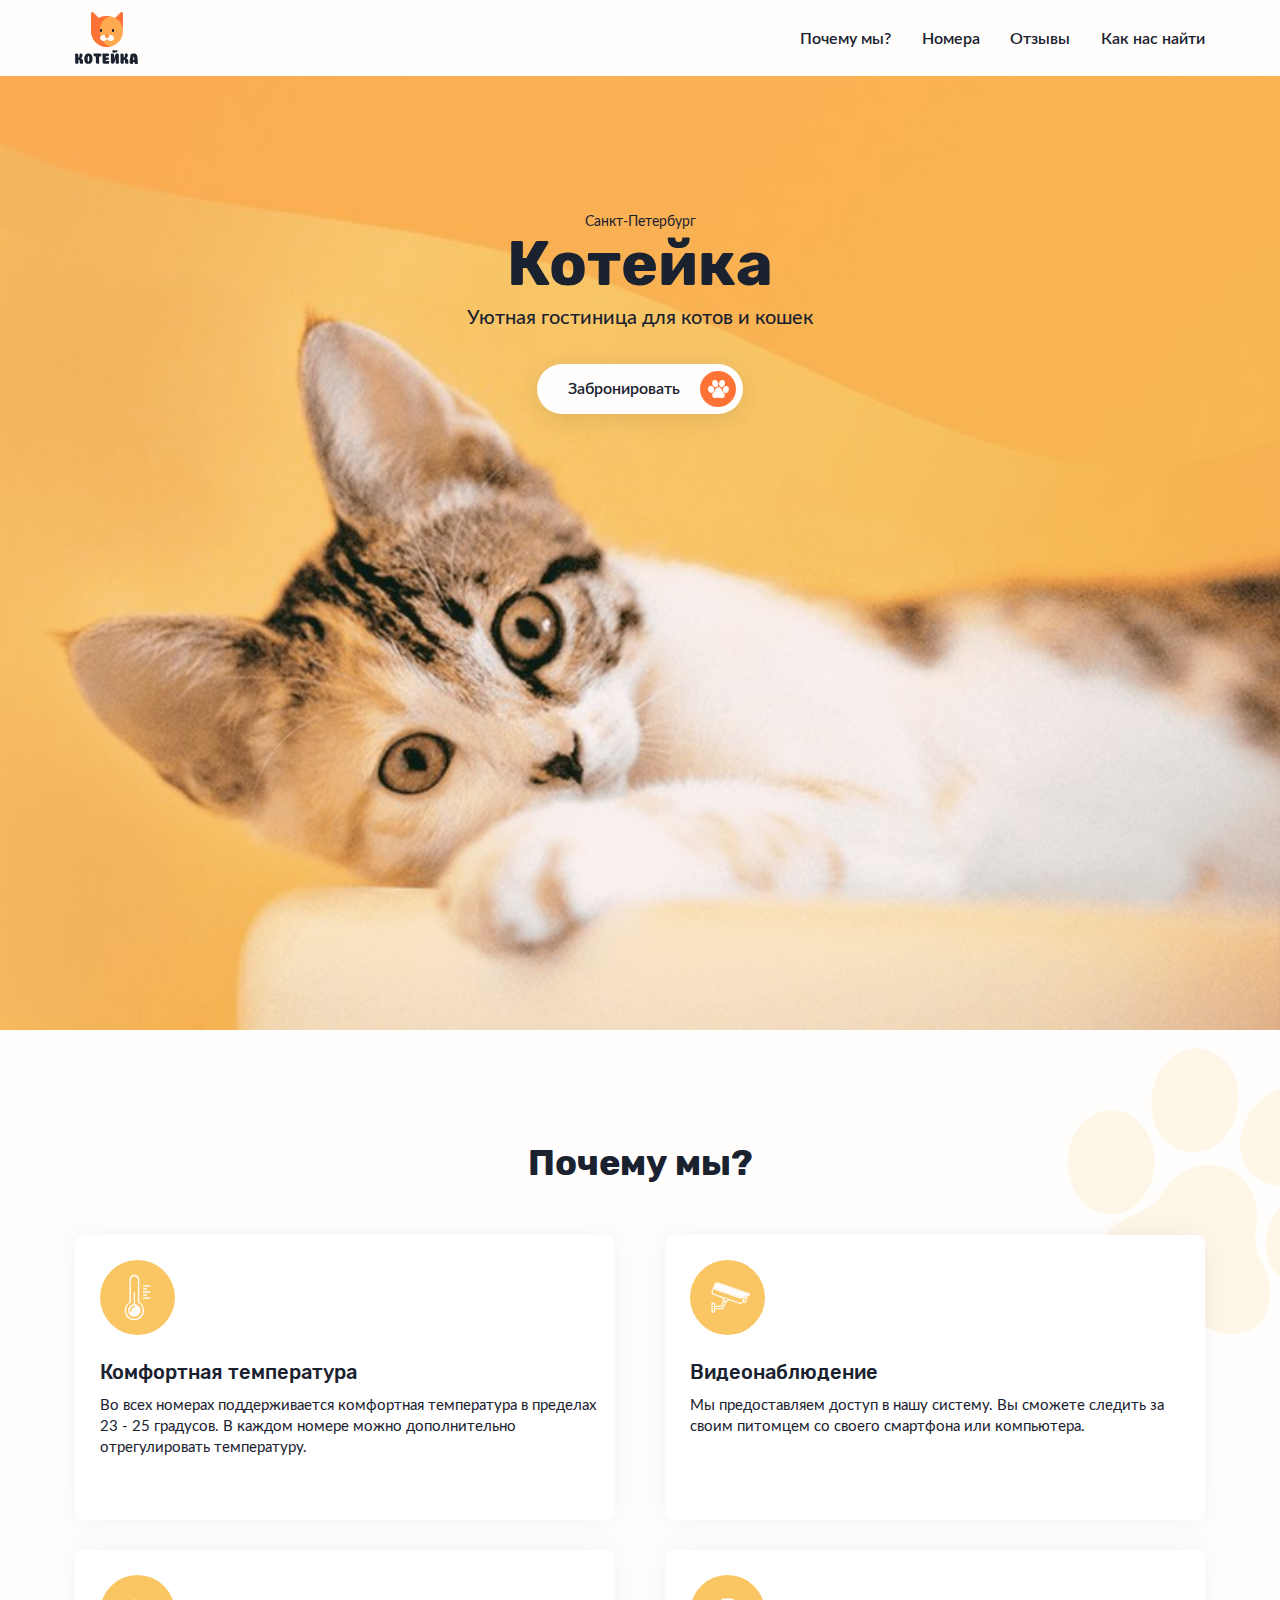
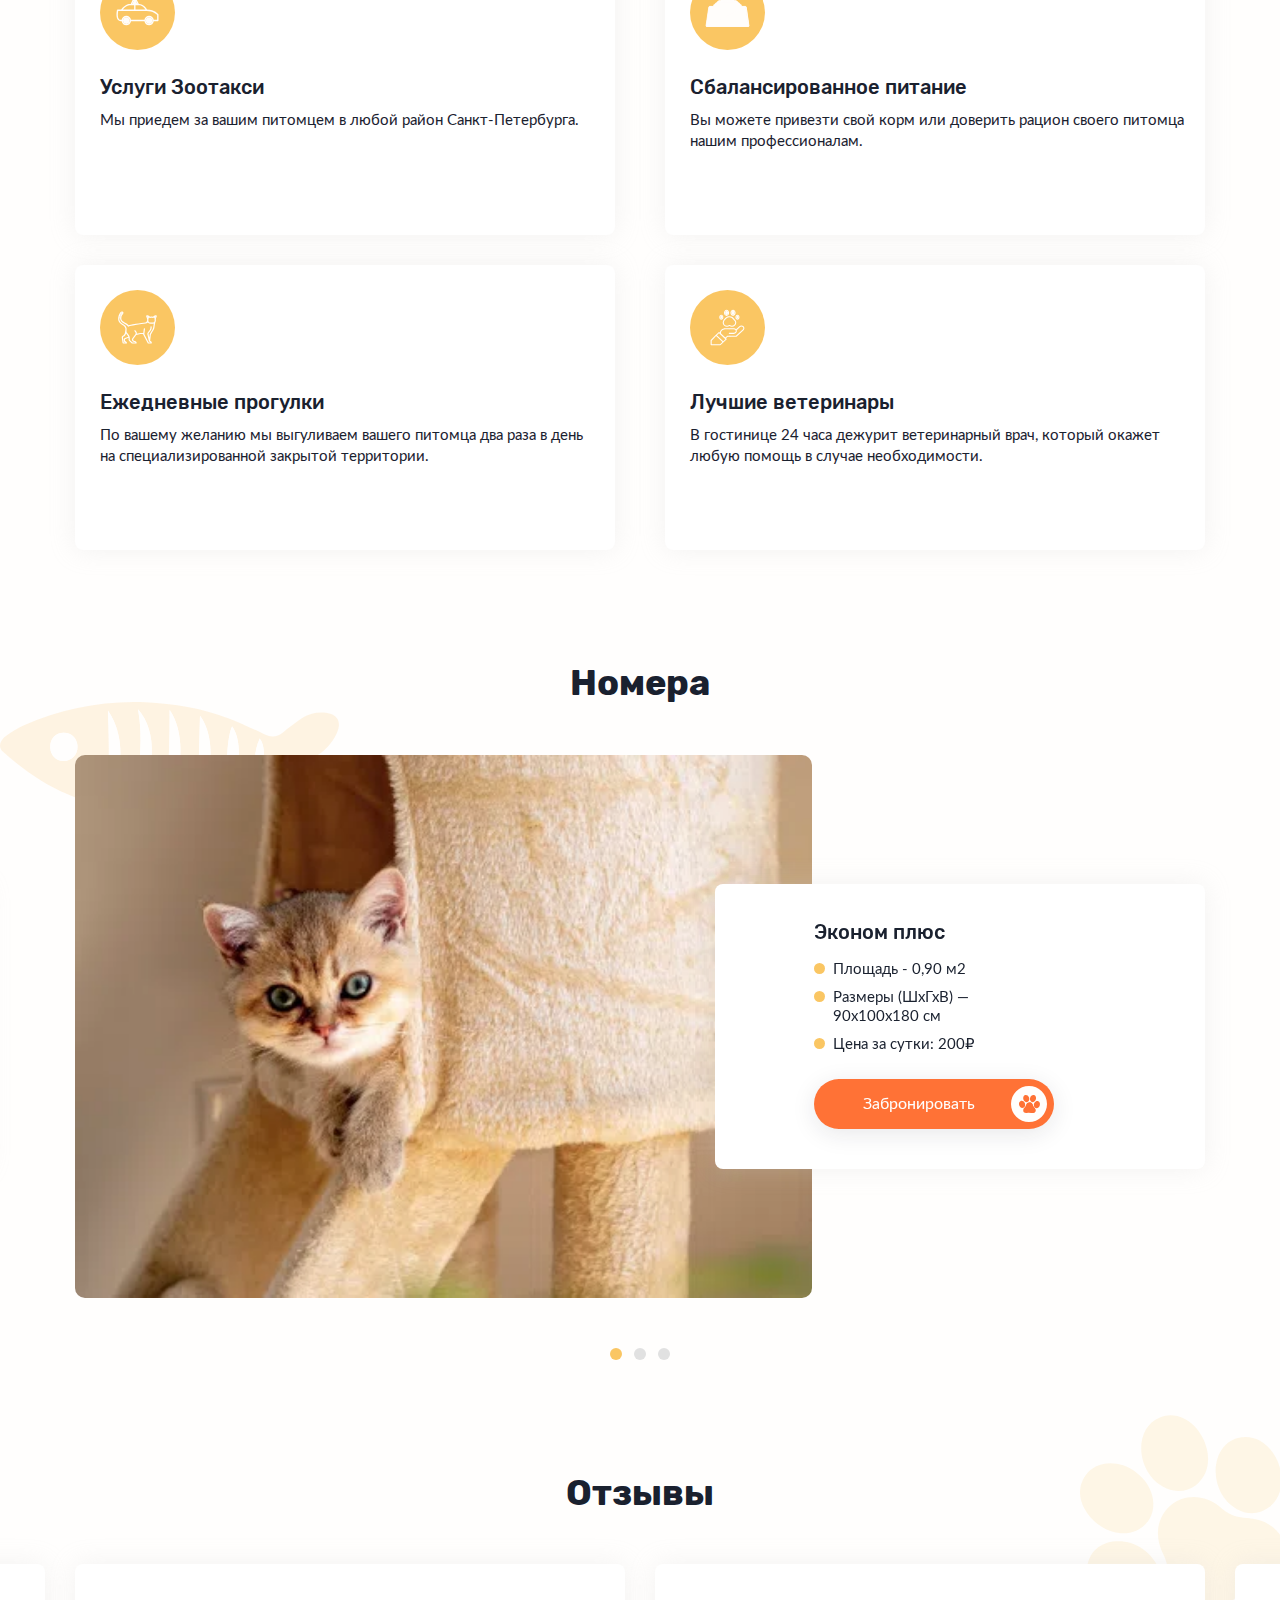
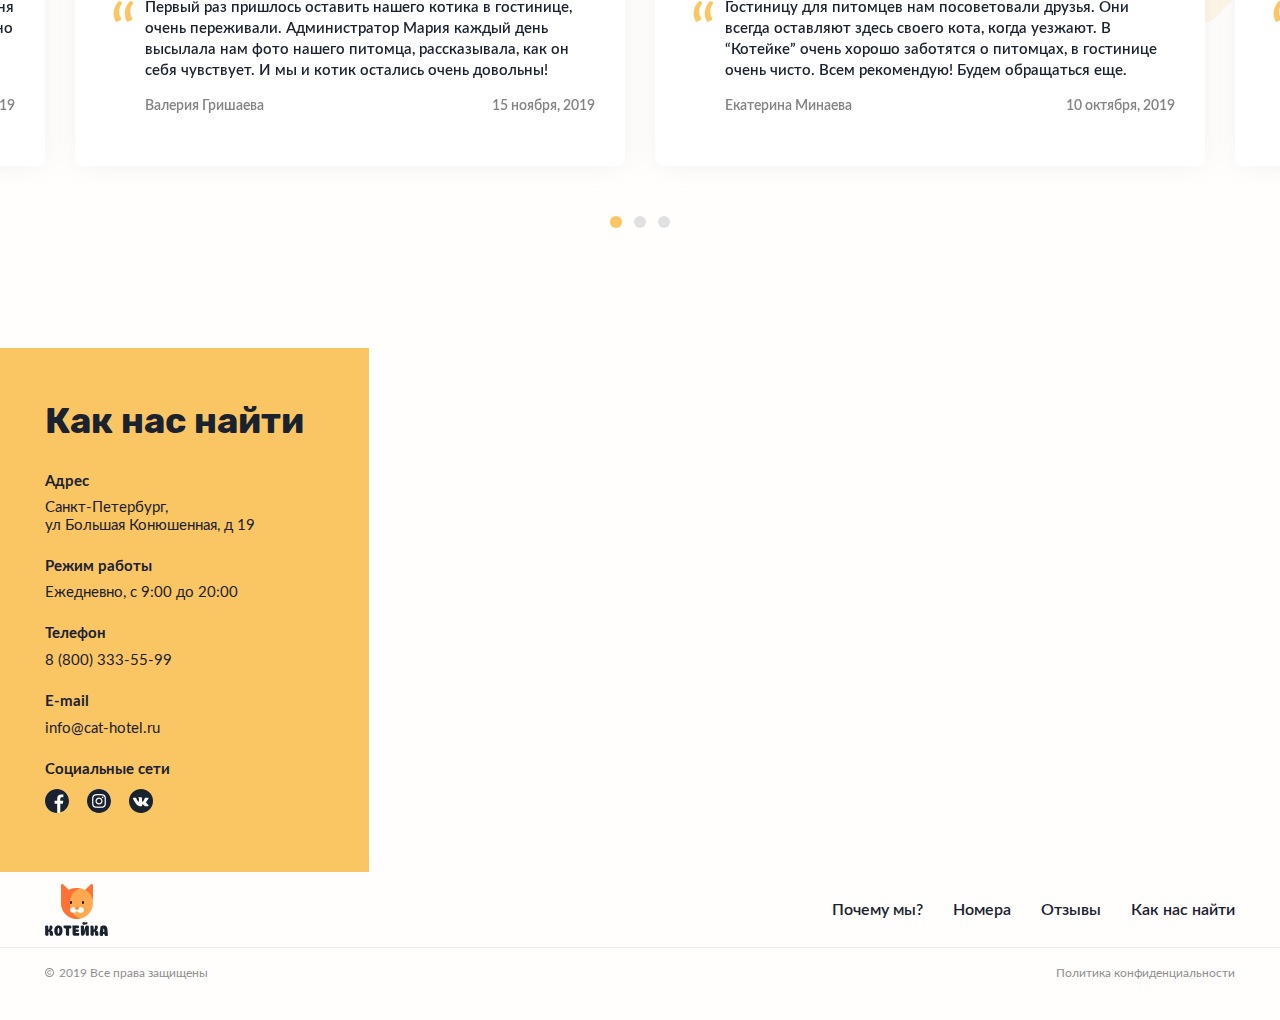
==== index.html @ 186a0ab4 "Add files via upload" ====
<!DOCTYPE html>
<html lang="ru">

<head>
    <meta charset="UTF-8">
    <meta name="viewport" content="width=device-width, initial-scale=1.0">
    <title>Котейка - уютная гостиница для котов и кошек</title>

    <link rel="apple-touch-icon" sizes="180x180" href="img/favicon/apple-touch-icon.png">
    <link rel="icon" type="image/png" sizes="32x32" href="img/favicon/favicon-32x32.png">
    <link rel="icon" type="image/png" sizes="16x16" href="img/favicon/favicon-16x16.png">
    <link rel="manifest" href="img/favicon/site.webmanifest">
    <link rel="mask-icon" href="img/favicon/safari-pinned-tab.svg" color="#5bbad5">
    <link rel="shortcut icon" href="img/favicon/favicon.ico">
    <meta name="msapplication-TileColor" content="#746a4f">
    <meta name="msapplication-config" content="img/favicon/browserconfig.xml">
    <meta name="theme-color" content="#ffffff">

    <link rel="stylesheet" href="css/normalize.min.css">
    <link rel="stylesheet" href="css/fonts.min.css">
    <link rel="stylesheet" href="css/swiper.min.css">
    <link rel="stylesheet" href="css/style.min.css">
    <script src="https://api-maps.yandex.ru/2.1/?apikey=ваш API-ключ&lang=ru_RU" type="text/javascript">
    </script>
</head>

<body>
    <header class="header">

        <nav class="header__nav">
            <a class="logo header__logo" href="#">
                <img class="logo__image" src="./img/logo.svg" alt="">
            </a>
            <button class="header__menu-button" type="button"></button>
            <ul class="header-menu">
                <li class="header-menu__item">
                    <a class="header-menu__link" href="#features">Почему мы?</a>
                </li>
                <li class="header-menu__item">
                    <a class="header-menu__link" href="#apartaments">Номера</a>
                </li>
                <li class="header-menu__item">
                    <a class="header-menu__link" href="#feedback">Отзывы</a>
                </li>
                <li class="header-menu__item nav-menu__item--mobile-disabled">
                    <a class="header-menu__link" href="#contacts">Как нас найти</a>
                </li>
                <li class="header-menu__item header-menu__mobile-contacts">
                    <div class="header-contacts">
                        <h2 class="header-contacts__title">Контакты</h2>
                        <a class="header-contacts__phone" href="tel:8800333-55-99">8 (800) 333-55-99</a>
                        <ul class="social-list">
                            <li class="social-list__item">
                                <a class="social-list__link social-list__link--facebook"
                                    href="https://www.facebook.com/">Фейсбук</a>
                            </li>
                            <li class="social-list__item">
                                <a class="social-list__link social-list__link--instagram"
                                    href="https://www.instagram.com/">Инстаграм</a>
                            </li>
                            <li class="social-list__item">
                                <a class="social-list__link social-list__link--vk" href="https://vk.com/">Вконтакте</a>
                            </li>
                        </ul>
                    </div>
                </li>
            </ul>
        </nav>


    </header>

    <main>

        <section class="intro">
            <div class="intro__content">
                <span class="intro__city">Санкт-Петербург</span>
                <h1 class="intro__title">Котейка</h1>
                <p class="intro__description">Уютная гостиница для котов и кошек</p>
            </div>
            <div class="intro__action">
                <a class="intro__button cover-button" href="apartaments.html">Забронировать</a>
            </div>
        </section>

        <section class="features" id="features">
            <h2 class="section-title features__title">Почему мы?</h2>
            <ul class="features-list">
                <li class="features__item features__item--temperature">
                    <h3 class="description-title features__item__title">Комфортная температура</h3>
                    <p class="features__text">
                        Во всех номерах поддерживается комфортная температура в пределах 23 - 25 градусов. В каждом
                        номере можно дополнительно отрегулировать температуру.
                    </p>
                </li>
                <li class="features__item features__item--video">
                    <h3 class="description-title features__item__title">Видеонаблюдение</h3>
                    <p class="features__text">
                        Мы предоставляем доступ в нашу систему. Вы сможете следить за своим питомцем со своего смартфона
                        или компьютера.
                    </p>
                </li>
                <li class="features__item features__item--zootaxi">
                    <h3 class="description-title features__item__title">Услуги Зоотакси</h3>
                    <p class="features__text">
                        Мы приедем за вашим питомцем в любой район Санкт-Петербурга.
                    </p>
                </li>
                <li class="features__item features__item--food">
                    <h3 class="description-title features__item__title">Сбалансированное питание</h3>
                    <p class="features__text">
                        Вы можете привезти свой корм или доверить рацион своего питомца нашим профессионалам.
                    </p>
                </li>
                <li class="features__item features__item--walk">
                    <h3 class="description-title features__item__title">Ежедневные прогулки</h3>
                    <p class="features__text">
                        По вашему желанию мы выгуливаем вашего питомца два раза в день на специализированной закрытой
                        территории.
                    </p>
                </li>
                <li class="features__item features__item--veterinarians">
                    <h3 class="description-title features__item__title">Лучшие ветеринары</h3>
                    <p class="features__text">
                        В гостинице 24 часа дежурит ветеринарный врач, который окажет любую помощь в случае
                        необходимости.
                    </p>
                </li>
            </ul>
        </section>

        <section class="apartaments" id="apartaments">
            <h2 class="section-title apartaments__title">Номера</h2>
            <div class="swiper-container apartaments__slider">
                <div class="swiper-wrapper apartaments__list">
                    <div class="swiper-slide apartaments-item">
                        <picture>
                            <!-- <source media="(max-width: 767px)" srcset="img/apartaments-econom-plus-mobile.webp"
                                type="image/webp">
                            <source media="(max-width: 767px)" srcset="img/apartaments-econom-plus-mobile.jpg"> -->
                            <source media="(max-width: 1365px)" srcset="img/apartaments-econom-plus-tablet.webp"
                                type="image/webp">
                            <source media="(max-width: 1365px)" srcset="img/apartaments-econom-plus-tablet.jpg">
                            <img class="apartaments-item__image" src="img/apartaments-econom-plus-desctop.jpg"
                                srcset="img/apartaments-econom-plus-desctop.webp" alt="Изображение номера 1">
                        </picture>
                        <div class="apartaments-item__description">
                            <div class="apartaments-item__description-wrap">
                                <h3 class="apartaments-item__title">Эконом плюс</h3>
                                <div class="apartaments-item__text">
                                    <p class="apartaments-item__sub-text">Площадь - 0,90 м2</p>
                                    <p class="apartaments-item__sub-text">Размеры (ШхГхВ) <span>—</span><br> 90х100х180
                                        см
                                    </p>
                                    <p class="apartaments-item__sub-text">Цена за сутки: 200₽</p>
                                </div>
                                <!-- <button class="apartaments-item__button" type="button">Забронировать</button> -->
                                <a class="apartaments-item__link" href="room.html">Забронировать</a>
                            </div>
                        </div>
                    </div>
                    <div class="swiper-slide apartaments-item">
                        <picture>
                            <!-- <source media="(max-width: 767px)" srcset="img/apartaments-comfort-mobile.webp"
                                type="image/webp">
                            <source media="(max-width: 767px)" srcset="img/apartaments-comfort-mobile.jpg"> -->
                            <source media="(max-width: 1365px)" srcset="img/apartaments-comfort-tablet.webp"
                                type="image/webp">
                            <source media="(max-width: 1365px)" srcset="img/apartaments-comfort-tablet.jpg">
                            <img class="apartaments-item__image" src="img/apartaments-comfort-desctop.jpg"
                                srcset="img/apartaments-comfort-desctop.webp" alt="Изображение номера 2">
                        </picture>
                        <div class="apartaments-item__description">
                            <div class="apartaments-item__description-wrap">
                                <h3 class="apartaments-item__title">Комфорт</h3>
                                <div class="apartaments-item__text">
                                    <p class="apartaments-item__sub-text">Площадь - 1,13 м2</p>
                                    <p class="apartaments-item__sub-text">Размеры (ШхГхВ) <span>—</span><br> 100х125х180
                                        см</p>
                                    <p class="apartaments-item__sub-text">Цена за сутки: 250₽</p>
                                </div>
                                <!-- <button class="apartaments-item__button" type="button">Забронировать</button> -->
                                <a class="apartaments-item__link" href="room.html">Забронировать</a>
                            </div>
                        </div>
                    </div>
                    <div class="swiper-slide apartaments-item">
                        <picture>
                            <!-- <source media="(max-width: 767px)" srcset="img/apartaments-suite-mobile.webp"
                                type="image/webp">
                            <source media="(max-width: 767px)" srcset="img/apartaments-suite-mobile.jpg"> -->
                            <source media="(max-width: 1365px)" srcset="img/apartaments-suite-tablet.webp"
                                type="image/webp">
                            <source media="(max-width: 1365px)" srcset="img/apartaments-suite-tablet.jpg">
                            <img class="apartaments-item__image" src="img/apartaments-suite-desctop.jpg"
                                srcset="img/apartaments-suite-desctop.webp" alt="Изображение номера 3">
                        </picture>
                        <div class="apartaments-item__description">
                            <div class="apartaments-item__description-wrap">
                                <h3 class="apartaments-item__title">Сьют</h3>
                                <div class="apartaments-item__text">
                                    <p class="apartaments-item__sub-text">Площадь - 1,56 м2</p>
                                    <p class="apartaments-item__sub-text">Размеры (ШхГхВ) <span>—</span><br> 125х125х180
                                        см</p>
                                    <p class="apartaments-item__sub-text">Цена за сутки: 350₽</p>
                                </div>
                                <!-- <button class="apartaments-item__button" type="button">Забронировать</button> -->
                                <a class="apartaments-item__link" href="room.html">Забронировать</a>
                            </div>
                        </div>
                    </div>
                </div>
                <div class="swiper-pagination"></div>
                <div class="swiper-buttons-container">
                    <div class="swiper-button-prev">Предыдущий слайдер</div>
                    <div class="swiper-button-next">Следующий слайдер</div>
                </div>
            </div>
        </section>

        <section class="feedback" id="feedback">
            <h2 class="section-title feedback__title">Отзывы</h2>
            <div class="swiper-container feedback__slider">
                <div class="swiper-wrapper feedback-wrapper">
                    <div class="swiper-slide feedback-item">
                        <p class="feedback-item__text">
                            Первый раз пришлось оставить нашего котика в гостинице, очень переживали. Администратор
                            Мария каждый день высылала нам фото нашего
                            питомца, рассказывала, как он себя чувствует.
                            И мы и котик остались очень довольны!
                        </p>
                        <div class="feedback-item__information">
                            <span class="feedback-item__author">Валерия Гришаева</span>
                            <time class="feedback-item__date" datetime="2019-11-15">15 ноября, 2019</time>
                        </div>
                    </div>
                    <div class="swiper-slide feedback-item">
                        <p class="feedback-item__text">
                            Гостиницу для питомцев нам посоветовали друзья. Они всегда оставляют здесь своего кота,
                            когда уезжают. В “Котейке” очень хорошо заботятся о питомцах, в гостинице очень чисто. Всем
                            рекомендую! Будем обращаться еще.
                        </p>
                        <div class="feedback-item__information">
                            <span class="feedback-item__author">Екатерина Минаева</span>
                            <time class="feedback-item__date" datetime="2019-10-10">10 октября, 2019</time>
                        </div>
                    </div>
                    <div class="swiper-slide feedback-item">
                        <p class="feedback-item__text">
                            Мой кот — настоящая привереда, угодить ему сложно. У меня были особые требования к уходу за
                            ним, и “Котейка” отлично справились. Я часто наблюдал по видео за питомцем со своего
                            телефона, это очень удобно.
                        </p>
                        <div class="feedback-item__information">
                            <span class="feedback-item__author">Павел Нечаев</span>
                            <time class="feedback-item__date" datetime="2019-09-29">29 сентября, 2019</time>
                        </div>
                    </div>
                </div>
                <div class="swiper-pagination"></div>
                <div class="swiper-buttons-container">
                    <div class="swiper-button-prev">Предыдущий слайдер</div>
                    <div class="swiper-button-next">Следующий слайдер</div>
                </div>
            </div>
        </section>

        <section class="contacts" id="contacts">
            <div class="contacts__text">
                <h2 class="section-title contacts__title">Как нас найти</h2>
                <div class="contacts-item contacts__address">
                    <h3 class="contacts-item__title">Адрес</h3>
                    <p class="contacts-item__text">
                        Санкт-Петербург,<br> ул Большая Конюшенная, д 19
                    </p>
                </div>
                <div class="contacts-item contacts__work-mode">
                    <h3 class="contacts-item__title">Режим работы</h3>
                    <p class="contacts-item__text">Ежедневно, с 9:00 до 20:00</p>
                </div>
                <div class="contacts-item contacts__phone">
                    <h3 class="contacts-item__title">Телефон</h3>
                    <a class="contacts-item__link" href="tel:8800333-55-99">8 (800) 333-55-99</a>
                </div>
                <div class="contacts-item contacts__email">
                    <h3 class="contacts-item__title">E-mail</h3>
                    <a class="contacts-item__link" href="mailto:info@cat-hotel.ru">info@cat-hotel.ru</a>
                </div>
                <div class="contacts-item contacts__social">
                    <h3 class="contacts-item__title">Социальные сети</h3>
                    <ul class="social-list contacts-item__social-list social-list--smaller-distance">
                        <li class="social-list__item">
                            <a class="social-list__link social-list__link--facebook"
                                href="https://www.facebook.com/">Фейсбук</a>
                        </li>
                        <li class="social-list__item">
                            <a class="social-list__link social-list__link--instagram"
                                href="https://www.instagram.com/">Инстаграм</a>
                        </li>
                        <li class="social-list__item">
                            <a class="social-list__link social-list__link--vk" href="https://vk.com/">Вконтакте</a>
                        </li>
                    </ul>
                </div>
            </div>
            <!-- Карта сделана через яндекс API -->
            <div class="contacts__map" id="map"></div>
        </section>

    </main>



    <footer class="footer">
        <nav class="footer__nav">
            <a class="logo footer__logo" href="">
                <img class="logo__image" src="./img/logo.svg" alt="">
            </a>
            <ul class="footer-menu">
                <li class="footer-menu__item">
                    <a class="footer-menu__link" href="#features">Почему мы?</a>
                </li>
                <li class="footer-menu__item">
                    <a class="footer-menu__link" href="#apartaments">Номера</a>
                </li>
                <li class="footer-menu__item">
                    <a class="footer-menu__link" href="#feedback">Отзывы</a>
                </li>
                <li class="footer-menu__item">
                    <a class="footer-menu__link" href="#contacts">Как нас найти</a>
                </li>
            </ul>
        </nav>
        <div class="copyright">
            <span class="copyright__rights">2019 Все права защищены</span>
            <span class="copyright__privacy">Политика конфиденциальности</span>
        </div>
    </footer>


    <script src="js/swiper.min.js"></script>
    <script src="js/script.min.js"></script>
</body>

</html>
---- css/fonts.min.css ----
@font-face{font-family:Rubik;font-style:normal;font-weight:500;src:local("Rubik Medium"),local("Rubik-Medium"),url(../fonts/Rubik-Medium.woff2) format("woff2"),url(../fonts/Rubik-Medium.woff) format("woff")}@font-face{font-family:Rubik;font-style:normal;font-weight:700;src:local("Rubik Bold"),local("Rubik-Bold"),url(../fonts/Rubik-Bold.woff2) format("woff2"),url(../fonts/Rubik-Bold.woff) format("woff")}@font-face{font-family:Lato;font-style:normal;font-weight:400;src:local("Lato Regular"),local("Lato-Regular"),url(../fonts/Lato-Regular.woff2) format("woff2"),url(../fonts/Lato-Regular.woff) format("woff")}@font-face{font-family:Lato;font-style:normal;font-weight:500;src:local("Lato-Medium"),local("Lato-Medium"),url(../fonts/Lato-Medium.woff2) format("woff2"),url(../fonts/Lato-Medium.woff) format("woff")}@font-face{font-family:Lato;font-style:normal;font-weight:600;src:local("Lato Semibold"),local("Lato-Semibold"),url(../fonts/Lato-Semibold.woff2) format("woff2"),url(../fonts/Lato-Semibold.woff) format("woff")}@font-face{font-family:Lato;font-style:normal;font-weight:700;src:local("Lato Bold"),local("Lato-Bold"),url(../fonts/Lato-Bold.woff2) format("woff2"),url(../fonts/Lato-Bold.woff) format("woff")}
/*# sourceMappingURL=fonts.min.css.map */
---- css/style.min.css ----
@charset "UTF-8";.contacts__map,.custom-select,.visually-hidden,body.body-lock{overflow:hidden}*,::after,::before{margin:0;padding:0;border:0;-webkit-box-sizing:border-box;box-sizing:border-box;-webkit-user-select:none;-moz-user-select:none;-ms-user-select:none;user-select:none}html{scroll-behavior:smooth}h1,h2,h3,h4,h5,h6{margin:0}ul{list-style:none}img{max-width:100%;height:auto}a{margin:0;padding:0;text-decoration:none;color:#1A212F}fieldset{padding:0}body{min-width:320px;margin:0 auto;font-family:Lato,Arial,Helvetica,sans-serif;color:#1A212F;background-color:#FFFEFD}.apartaments-item__title,.catalog-apartaments__title,.description-title,.header-contacts__phone,.header-contacts__title,.header-menu__link,.section-title{font-family:Rubik,Arial,Helvetica,sans-serif}.visually-hidden{position:absolute;width:1px;height:1px;margin:-1px;border:0;padding:0;clip:rect(0 0 0 0)}.header{padding-left:4.6875%;padding-right:4.6875%}.header__nav{position:relative;display:-webkit-box;display:-ms-flexbox;display:flex;-webkit-box-pack:justify;-ms-flex-pack:justify;justify-content:space-between;-webkit-box-align:center;-ms-flex-align:center;align-items:center;min-height:62px}.header-menu__mobile-contacts,.logo{display:block}.logo{width:46px;height:38px}.header__menu-button{width:40px;height:40px;border:none;outline:0;background-color:transparent;-webkit-transition:.3s;transition:.3s;right:-8px}.header__menu-button::after,.header__menu-button::before{border-radius:2px;background-color:#1A212F;position:absolute}.header__logo,.header__menu-button{position:relative;z-index:7}.header__menu-button::before{content:"";width:24px;height:2px;left:8px;top:12px;-webkit-box-shadow:0 7px 0 0 #1A212F;box-shadow:0 7px 0 0 #1A212F;-webkit-transition:.2s;transition:.2s}.custom-select::before,.header__menu-button::after{-webkit-transition:.2s;content:""}.header__menu-button::after{width:24px;height:2px;left:8px;bottom:12px;transition:.2s}.header-menu,.intro{background-color:#FAC663}.header-menu{position:absolute;min-height:519px;top:0;left:-105.2%;right:-5.2%;padding-left:5.2%;padding-top:95px;z-index:-1;opacity:0;-webkit-transition:.3s ease-in;transition:.3s ease-in}.apartaments-item__text span,.nav-menu__item--mobile-disabled{display:none}.header--mobile-menu-active .header__menu-button::before{width:21px;left:10px;top:20px;-webkit-transform:rotate(45deg);transform:rotate(45deg);-webkit-box-shadow:none;box-shadow:none}.header--mobile-menu-active .header__menu-button::after{width:21px;left:10px;bottom:18px;-webkit-transform:rotate(-45deg);transform:rotate(-45deg)}.header--mobile-menu-active .header-menu{z-index:6;opacity:1;left:-5.2%;-webkit-transition:.3s ease-out;transition:.3s ease-out}.header-menu__item{margin-bottom:15px}.header-contacts__title,.header-menu__link{font-weight:500;font-size:20px;line-height:24px}.header-contacts__title{margin-bottom:32px}.header-contacts__phone{display:block;font-size:16px;color:#1A212F;margin-bottom:20px}.social-list{display:-webkit-box;display:-ms-flexbox;display:flex}.social-list__link{display:block;width:24px;height:27px;margin-right:20px;font-size:0;background-size:24px}.social-list__link--facebook{background-image:url(../img/icon-facebook.svg);background-repeat:no-repeat;background-position:center}.social-list__link--instagram{background-image:url(../img/icon-instagram.svg);background-repeat:no-repeat;background-position:center}.social-list__link--vk{background-image:url(../img/icon-vk.svg);background-repeat:no-repeat;background-position:center}.intro{min-height:457px;height:142vw;max-height:675px;background-image:url(../img/intro-background-mobile.jpg);background-size:cover;background-repeat:no-repeat;background-position:center bottom;text-align:center}.intro__content{padding-top:45px;margin-bottom:35px}.intro__city{font-weight:400;font-size:12px;line-height:14px}.intro__title{margin-bottom:10px;font-family:Rubik;font-weight:700;font-size:44px;line-height:49px}.intro__description{font-weight:500;font-size:16px;line-height:19px}.cover-button{display:block;width:206px;height:50px;padding-top:16px;padding-right:32px;background-color:#FFFEFD;background-image:url(../img/button-paw.svg);background-repeat:no-repeat;background-position:right 7px top 7px;-webkit-box-shadow:0 5px 25px rgba(26,33,47,.1);box-shadow:0 5px 25px rgba(26,33,47,.1);border-radius:25px;font-weight:600;font-size:16px;line-height:19px}.intro__button{margin:0 auto}.features{background-image:url(../img/background-paw-1.svg);background-repeat:no-repeat;background-size:144px auto;background-position:right -45px top 37px;padding:64px 4.6875% 30px}.section-title{text-align:center;font-weight:700;font-size:28px;line-height:33px}.features__title{margin-bottom:33px}.features__item{min-width:290px;margin:0 auto 30px;padding:110px 25px 19px;background:25px 25px #FFF;-webkit-box-shadow:0 0 25px rgba(208,208,208,.25);box-shadow:0 0 25px rgba(208,208,208,.25);border-radius:8px;background-size:60px}.apartaments,.features__item--food,.features__item--temperature,.features__item--veterinarians,.features__item--video,.features__item--walk,.features__item--zootaxi{background-repeat:no-repeat}.apartaments-item__description,.feedback-item{-webkit-box-shadow:0 0 25px rgba(208,208,208,.25)}.features__item:last-child{margin-bottom:0}.description-title{font-style:normal;font-weight:500;font-size:18px;line-height:140%}.features__item__title{margin-bottom:9px}.features__text{font-size:15px;line-height:140%}.features__item--temperature{background-image:url(../img/features-item-1.svg)}.features__item--video{background-image:url(../img/features-item-2.svg)}.features__item--zootaxi{background-image:url(../img/features-item-3.svg)}.features__item--food{background-image:url(../img/features-item-4.svg)}.features__item--walk{background-image:url(../img/features-item-5.svg)}.features__item--veterinarians{background-image:url(../img/features-item-6.svg)}.apartaments{padding-top:35px;background-image:url(../img/background-fish.svg);background-size:150px auto;background-position:0 72px}.apartaments__title{margin-bottom:33px}.apartaments__slider{min-width:290px;margin:0 auto;padding-bottom:37px;padding-left:4.6875%;padding-right:4.6875%}.apartaments__list{margin-bottom:30px}.apartaments-item__image{width:100%;border-radius:8px 8px 0 0}.apartaments-item__description-wrap{width:240px;margin:0 auto}.apartaments-item__description{margin-top:-4px;padding:20px 25px 25px;background:#FFF;box-shadow:0 0 25px rgba(208,208,208,.25);border-radius:0 0 8px 8px}.apartaments-item__title{margin-bottom:18px;font-style:normal;font-weight:500;font-size:20px;line-height:24px}.apartaments-item__text,.popup__input{margin-bottom:20px}.apartaments-item__sub-text{padding-left:19px;position:relative;margin-bottom:9px;font-size:15px;line-height:19px}.apartaments-item__sub-text:last-child{margin-bottom:0}.apartaments-item__sub-text::before{content:"";display:block;position:absolute;width:11px;height:11px;border-radius:50%;left:0;top:3px;background:#FAC663}.apartaments-item__link,.room__to-book{height:50px;padding-top:16px;-webkit-box-shadow:0 5px 25px rgba(26,33,47,.1)}.apartaments-item__link{display:block;width:240px;margin:0 auto;padding-left:49px;background:url(../img/button-paw-revere.svg) right 7px top 7px no-repeat #FF7236;box-shadow:0 5px 25px rgba(26,33,47,.1);border-radius:25px;color:#FFFEFD}.feedback-item__information,.swiper-buttons-container{display:none}.swiper-container-horizontal>.swiper-pagination-bullets,.swiper-pagination-custom,.swiper-pagination-fraction{bottom:20px}.swiper-pagination-bullet{width:12px;height:12px;background:#E1E1E1;opacity:1}.swiper-container-horizontal>.swiper-pagination-bullets .swiper-pagination-bullet{margin:0 6px}.swiper-pagination-bullet-active{background:#FAC663}.feedback{padding-top:40px;background-image:url(../img/background-paw-2.svg);background-repeat:no-repeat;background-size:145px auto;background-position:right -42px top 8px}.feedback__slider{width:100%;min-width:290px;margin:0 auto;padding:33px 4.6875% 65px}.feedback-item{position:relative;min-height:130px;background:#FFF;box-shadow:0 0 25px rgba(208,208,208,.25);border-radius:8px;padding:22px 20px 20px 56px;font-weight:600;font-size:15px;line-height:140%}.feedback-item::before{content:'“';position:absolute;top:42px;left:25px;font-weight:500;font-size:54px;color:#FAC663}.contacts{padding-top:46px}.contacts__text{background:#FAC663;padding:34px 4.6875% 39px}.contacts__title{text-align:left;margin-bottom:31px}.contacts-item{margin-bottom:23px}.contacts-item:last-child{margin-bottom:0}.contacts-item__title{font-weight:700;font-size:15px;line-height:18px;margin-bottom:8px}.contacts-item__link,.contacts-item__text{font-weight:400;font-size:15px;line-height:18px;color:#1A212F}.social-list--smaller-distance .social-list__link{margin-right:18px}.contacts__map{height:300px}.footer__nav{border-bottom:1px solid #EFEFEF;padding:30px 4.6875% 25px}.footer__logo{margin-bottom:23px}.footer-menu{display:-webkit-box;display:-ms-flexbox;display:flex;-ms-flex-wrap:wrap;flex-wrap:wrap}.footer-menu__item{width:45%;margin-bottom:13px}.footer-menu__item:nth-child(2n){margin-bottom:0}.footer-menu__item:nth-child(1){-webkit-box-ordinal-group:2;-ms-flex-order:1;order:1}.footer-menu__item:nth-child(2){-webkit-box-ordinal-group:4;-ms-flex-order:3;order:3}.footer-menu__item:nth-child(3){-webkit-box-ordinal-group:3;-ms-flex-order:2;order:2}.footer-menu__item:nth-child(4){-webkit-box-ordinal-group:5;-ms-flex-order:4;order:4}.copyright,.custom-select,.custom-select__list{-ms-flex-direction:column;-webkit-box-orient:vertical;-webkit-box-direction:normal}.footer-menu__link{font-weight:600;font-size:16px;line-height:19px}.copyright{display:-webkit-box;display:-ms-flexbox;display:flex;flex-direction:column;font-weight:400;font-size:12px;line-height:14px;color:#8F8F8F;padding:12px 4.6875% 25px}.copyright__rights{padding-left:14px;background-image:url(../img/icon-copyright.svg);background-repeat:no-repeat;background-position:0 2px;margin-bottom:15px}.catalog-apartaments{position:relative;padding-left:4.6875%;padding-right:4.6875%;margin-top:34px;padding-bottom:70px}.catalog-apartaments__header{margin-bottom:30px}.catalog-apartaments__title{margin-bottom:33px;font-weight:700;font-size:28px;line-height:33px}.catalog-apartaments__filter-button,.custom-select{height:35px;background:#FFF;-webkit-box-shadow:0 2px 12px rgba(173,152,143,.18);box-shadow:0 2px 12px rgba(173,152,143,.18);border-radius:25px}.catalog-apartaments__controls{display:-webkit-box;display:-ms-flexbox;display:flex;font-family:Lato,Arial,Helvetica,sans-serif;font-size:14px;line-height:17px}.catalog-apartaments__filter-button{width:111px;padding-left:37px;font-weight:600;text-align:left;background-image:url(../img/apartaments-catalog/filter-icon.svg);background-repeat:no-repeat;background-size:12px auto;background-position:15px 10px}.custom-select{position:relative;display:-webkit-box;display:-ms-flexbox;display:flex;flex-direction:column;width:154px;margin-left:auto;font-weight:400;cursor:pointer}.custom-select::before{position:absolute;top:14px;right:14px;z-index:2;display:block;width:14px;height:8px;background-image:url(../img/apartaments-catalog/select-open-arrow.svg);background-repeat:no-repeat;background-position:0 0;transition:.2s}.custom-select--open{-webkit-box-shadow:0 0 0 0 transparent;box-shadow:0 0 0 0 transparent;outline:0;overflow:visible}.filter__input:focus+.filter__label::before,.popup__input--date:focus+.date-cover{outline:-webkit-focus-ring-color auto 5px}.custom-select--open::before{-webkit-transform:rotateX(180deg);transform:rotateX(180deg)}.custom-select__list{position:absolute;left:0;right:0;top:0;display:-webkit-box;display:-ms-flexbox;display:flex;flex-direction:column;background-color:#fff;border-radius:4px;-webkit-box-shadow:0 2px 12px rgba(173,152,143,.18);box-shadow:0 2px 12px rgba(173,152,143,.18)}.custom-select__list--hidden{display:none}.custom-select__item{display:block;padding-top:10px;padding-bottom:8px;padding-left:25px;background-color:transparent;cursor:pointer;background-repeat:no-repeat;background-position-x:14px;background-position-y:11px}.custom-select__item:hover{background-color:#f5f5f5}.custom-select__current .custom-select__item:hover{background-color:transparent}.custom-select__item--area-up,.custom-select__item--price-up{background-image:url(../img/apartaments-catalog/apartaments-select-arrow-up.svg)}.custom-select__item--area-down,.custom-select__item--price-down{background-image:url(../img/apartaments-catalog/apartaments-select-arrow-down.svg)}.popup,.popup-filter{position:fixed;top:0;background:rgba(255,254,253,.8);opacity:0;-webkit-transition:opacity .2s;overflow-y:auto;overflow-x:hidden}.popup-filter{left:0;width:100%;height:100%;z-index:9;transition:opacity .2s}.popup-filter--close{display:none}.popup-content{min-height:100%;display:-webkit-box;display:-ms-flexbox;display:flex;-webkit-box-pack:center;-ms-flex-pack:center;justify-content:center;-webkit-box-align:center;-ms-flex-align:center;align-items:center;padding:60px 10px}.catalog-apartaments__filter{position:relative;width:290px;background:#FFFEFD;-webkit-box-shadow:0 4px 25px rgba(153,153,153,.25);box-shadow:0 4px 25px rgba(153,153,153,.25);border-radius:6px;-webkit-transition:-webkit-transform .2s;transition:-webkit-transform .2s;transition:transform .2s;transition:transform .2s,-webkit-transform .2s;-webkit-transform:scale(.8);transform:scale(.8);padding:48px 25px 50px}.catalog-apartaments__filter--close{display:none}.equipment-wrap,.filter-buttons{display:-ms-flexbox;display:-webkit-box}.filter__close{right:7px;top:7px}.popup-close-button{position:absolute;width:40px;height:40px;background-color:transparent;background-image:url(../img/close-button-image.svg);background-repeat:no-repeat;background-position:center;font-size:0;cursor:pointer}.filter__price{margin-bottom:28px}.subsection-title{margin-bottom:15px;font-weight:500;font-size:16px;line-height:19px}.price-input,.subsection-title__symbol{line-height:17px;font-size:14px}.price-button-wrap{display:-webkit-box;display:-ms-flexbox;display:flex}.price-input{-webkit-box-sizing:border-box;box-sizing:border-box;padding:8px;width:99px;border:1px solid #E1E1E1;font-family:Lato;color:#1A212F}.price-input:last-child{margin-left:14px}.price-input::-webkit-input-placeholder{font-family:Lato;font-size:14px;line-height:17px;color:#1A212F}.price-input::-moz-placeholder{font-family:Lato;font-size:14px;line-height:17px;color:#1A212F}.price-input:-ms-input-placeholder{font-family:Lato;font-size:14px;line-height:17px;color:#1A212F}.price-input::-ms-input-placeholder{font-family:Lato;font-size:14px;line-height:17px;color:#1A212F}.price-input::placeholder{font-family:Lato;font-size:14px;line-height:17px;color:#1A212F}.banner__title,.catalog-item__title,.room__title{font-family:Rubik,Arial,Helvetica,sans-serif}.price-input::-webkit-inner-spin-button{-webkit-appearance:none}.price-input::-webkit-outer-spin-button{-webkit-appearance:none}.filter__area{margin-bottom:26px}.filter-list__item:not(:last-child){height:24px;margin-bottom:15px}.filter__input{cursor:pointer;position:absolute;width:1px;height:1px;margin:-1px;border:0;padding:0;clip:rect(0 0 0 0);overflow:hidden}.filter__label{position:relative;padding-left:34px;font-size:14px;line-height:26px;cursor:pointer}.filter__label::before{content:"";position:absolute;left:0;width:24px;height:24px;border:1px solid #E1E1E1;background-position:left 5px top 7px;background-repeat:no-repeat;background-size:12px auto}.filter__input:checked+.filter__label::before{background-image:url(../img/apartaments-catalog/filter-checkbox.svg)}.filter__equipment{margin-bottom:33px}.filter-buttons{display:flex;-webkit-box-orient:vertical;-webkit-box-direction:normal;-ms-flex-direction:column;flex-direction:column;font-weight:600;font-size:14px;line-height:17px}.filter-button{width:100%;height:42px;border-radius:25px;cursor:pointer}.filter-buttons__apply{margin-bottom:15px;background:#FAC663}.filter-buttons__reset{border:2px solid #FAC663;background-color:transparent}.catalog-apartaments__item{-webkit-box-shadow:0 0 25px rgba(208,208,208,.25);box-shadow:0 0 25px rgba(208,208,208,.25);border-radius:6px;overflow:hidden}.catalog-item:not(:last-child){margin-bottom:30px}.image-container{width:100%;height:57.8125vw}.catalog-item__image{width:100%;height:100%;-o-object-fit:cover;object-fit:cover;-o-object-position:center;object-position:center}.catalog-item__description-wrap{padding-bottom:24px;background:#FFF;border-left:1px solid #E1E1E1;border-right:1px solid #E1E1E1;border-bottom:1px solid #E1E1E1;border-radius:0 0 6px 6px}.catalog-item__description{width:250px;padding-left:5px;margin:0 auto 19px;padding-top:20px}.catalog-item__title{margin-bottom:13px;font-weight:500;font-size:20px;line-height:24px}.catalog-item__link,.catalog-item__price{font-family:Lato,Arial,Helvetica,sans-serif}.catalog-item__parameters{font-weight:400;font-size:14px;line-height:17px}.catalog-item__parameter{margin-bottom:8px}.equipment-wrap{display:flex;-webkit-box-pack:start;-ms-flex-pack:start;justify-content:flex-start}.equipment-list{display:-webkit-box;display:-ms-flexbox;display:flex}.catalog-item__equipment{margin-top:-2px}.equipment-list__item{position:relative;margin-left:12px}.equipment-list__item:first-child{padding-top:2px}.equipment-list__item:first-child .equipment-list__title{left:-30px}.equipment-list__item:nth-child(2) .equipment-list__title,.equipment-list__item:nth-child(3) .equipment-list__title{right:-34px}.equipment-list__item:nth-child(4) .equipment-list__title{right:-10px}.equipment-list__item::before{content:"";display:none;position:absolute;top:-21px;left:2px;z-index:10;width:13px;height:13px;background-color:#FFFEFD;border-right:1px solid #FAC663;border-bottom:1px solid #FAC663;-webkit-transform:rotate(45deg);transform:rotate(45deg)}.equipment-list__title{display:none;position:absolute;top:-46px;background:#FFFEFD;padding:8px 10px;border-radius:4px;border:1px solid #FAC663;-webkit-box-shadow:0 4px 12px rgba(173,152,143,.18);box-shadow:0 4px 12px rgba(173,152,143,.18);font-weight:600;font-size:12px;line-height:14px;white-space:nowrap}.catalog-item__link,.room__to-book{display:block;background-color:#FF7236;background-image:url(../img/button-paw-revere.svg);background-repeat:no-repeat;color:#FFFEFD}.equipment-list__item:hover .equipment-list__title,.equipment-list__item:hover::before{display:block}.catalog-item__price{font-weight:500;font-size:18px;line-height:21px}.catalog-item__price:first-child{margin-left:6px}.catalog-item__link-wrap{padding:0 8.3333%}.catalog-item__link{width:240px;height:46px;margin:0 auto;padding-top:15px;padding-right:29px;border-radius:25px;background-position:right 6px top 6px;background-size:34px;font-weight:600;font-size:14px;line-height:17px;text-align:center}.room{padding-left:4.6875%;padding-right:4.6875%;padding-top:40px;margin-bottom:17px}.room__images{margin-bottom:33px}.gallery-top{border-radius:8px;margin-bottom:16px}.gallery-top__slide{height:89.925vw}.gallery-thumbs{border-radius:4px}.gallery-thumbs__slide{height:20.3689vw;border-radius:4px}.banner__body,.gallery-top__slide .room__image{border-radius:8px}.room__image{display:block;width:100%;height:100%;margin:0;padding:0;-o-object-fit:cover;object-fit:cover}.gallery-thumbs__slide .room__image{border-radius:4px}.room__description{width:290px;margin:0 auto}.room__title{font-weight:700;font-size:28px;line-height:33px;margin-bottom:21px}.room__parameters{font-size:15px;line-height:18px;margin-bottom:26px}.room__parameter:not(:last-child){margin-bottom:13px}.room__equipment{margin-top:-2px}.equipment__item{display:-webkit-box;display:-ms-flexbox;display:flex;-webkit-box-align:start;-ms-flex-align:start;align-items:flex-start;margin-bottom:15px}.equipment__image{margin-right:10px}.equipment__title{line-height:15px;padding-top:2px}.room__price{font-weight:500;font-size:18px;line-height:22px}.room__to-book{width:100%;padding-left:76px;background-position:right 7px top 7px;box-shadow:0 5px 25px rgba(26,33,47,.1);border-radius:25px;cursor:pointer}.banner{padding-left:4.6875%;padding-right:4.6875%;margin-bottom:24px}.banner__body{width:100%;height:155vw;min-height:496px;max-height:734px;background-color:#FAC663;background-image:url(../img/apartaments-catalog/banner-paw.svg),url(../img/apartaments-catalog/banner-foto-mobile.jpg);background-repeat:no-repeat,no-repeat;background-position:-36px -24px,center bottom;background-size:auto,cover}.banner__content{padding-top:45px}.banner__title{font-weight:700;font-size:24px;line-height:28px;text-align:center;margin-bottom:11px}.banner__accent{font-size:37px;line-height:38px}.banner__text{font-weight:400;font-size:15px;line-height:140%;text-align:center;margin-bottom:24px}.bunner__button{margin:0 auto;text-align:center}.popup{width:100%;height:100%;left:0;z-index:100;transition:opacity .2s}.popup-animation{opacity:1}.popup--close{display:none}.popup-wrap,.popup__date-wrap{display:-webkit-box;display:-ms-flexbox}.popup-wrap{min-height:100%;display:flex;-webkit-box-pack:center;-ms-flex-pack:center;justify-content:center;-webkit-box-align:center;-ms-flex-align:center;align-items:center;padding:10px}.popup__booking,.popup__feedback{width:290px;padding-bottom:60px;background-color:#FFFEFD;-webkit-box-shadow:0 0 25px rgba(153,153,153,.25);box-shadow:0 0 25px rgba(153,153,153,.25);border-radius:10px;background-repeat:no-repeat;-webkit-transition:-webkit-transform .2s;transition:-webkit-transform .2s;transition:transform .2s;transition:transform .2s,-webkit-transform .2s;-webkit-transform:scale(.8);transform:scale(.8)}.popup-inner-animation{-webkit-transition:-webkit-transform .2s cubic-bezier(.9,1.84,.54,1.31);transition:-webkit-transform .2s cubic-bezier(.9,1.84,.54,1.31);transition:transform .2s cubic-bezier(.9,1.84,.54,1.31);transition:transform .2s cubic-bezier(.9,1.84,.54,1.31),-webkit-transform .2s cubic-bezier(.9,1.84,.54,1.31);-webkit-transform:scale(1);transform:scale(1)}.popup__booking{padding-top:55px;padding-left:15px;padding-right:15px;background-image:url(../img/popup-background.svg);background-position:-13px -22px}.popup__close{right:7px;top:7px}.popup__title{font-family:Rubik,Arial,Helvetica,sans-serif;font-weight:700;font-size:24px;line-height:28px;text-align:center;margin-bottom:34px}.date-cover,.popup__date-text{font-size:15px;line-height:18px}.popup__input{width:100%;height:52px;border:1px solid #D7D7D7;border-radius:25px;padding:0 19px}.popup__input::-webkit-input-placeholder{font-weight:400;font-size:15px;line-height:18px;color:#1A212F}.popup__input::-moz-placeholder{font-weight:400;font-size:15px;line-height:18px;color:#1A212F}.popup__input:-ms-input-placeholder{font-weight:400;font-size:15px;line-height:18px;color:#1A212F}.popup__input::-ms-input-placeholder{font-weight:400;font-size:15px;line-height:18px;color:#1A212F}.popup__input::placeholder{font-weight:400;font-size:15px;line-height:18px;color:#1A212F}.popup__date{margin-bottom:35px}.popup__date-text{font-weight:400;margin-top:-2px;margin-bottom:10px}.popup__date-wrap{display:flex;-webkit-box-pack:justify;-ms-flex-pack:justify;justify-content:space-between}.popup__date-max,.popup__date-min{display:-webkit-box;display:-ms-flexbox;display:flex;-webkit-box-pack:start;-ms-flex-pack:start;justify-content:flex-start;-webkit-box-align:center;-ms-flex-align:center;align-items:center}.date-item-wrap{position:relative;width:107px;height:52px;margin-left:5px;cursor:pointer}.date-cover{position:absolute;left:0;right:0;top:0;bottom:0;border:1px solid #D7D7D7;border-radius:25px;font-weight:400;text-align:center;padding-top:17px}.popup__input--date{position:absolute;left:0;right:0;top:0;bottom:0;z-index:2;width:inherit;margin:0;padding:0;opacity:0;cursor:pointer}.popup__input--date:focus+.date-cover{outline-offset:0}.popup__input--date::-webkit-datetime-edit{display:none}.popup__input--date::-webkit-calendar-picker-indicator{position:absolute;left:-24px;top:0;width:100px;height:46px;border-radius:25px;color:transparent;background:0 0}.button-done,.popup__submit{height:50px;background-color:#FF7236;background-image:url(../img/button-paw-revere.svg);background-repeat:no-repeat;background-position:top 7px right 7px;-webkit-box-shadow:0 5px 25px rgba(26,33,47,.1);box-shadow:0 5px 25px rgba(26,33,47,.1);border-radius:25px;font-weight:600;font-size:16px;line-height:19px;color:#FFFEFD;text-align:left;cursor:pointer}.popup__submit{width:260px;padding-left:47px}.popup__submit:disabled{-webkit-filter:grayscale(1);filter:grayscale(1);cursor:auto}.popup__feedback{padding-top:55px;margin-bottom:20px;text-align:center;background-image:url(../img/popup-feedback-background.svg);background-position:-23px 187px}.popup__title--feedback{margin-bottom:11px}.popup__text{font-weight:400;font-size:16px;line-height:140%;text-align:center;padding:0 63px;margin-bottom:29px}.button-done{min-width:122px;margin:0 auto;padding-left:34px}.popup__error-message{position:absolute;left:15px;max-width:260px;padding:20px;border-radius:10px;border:2px solid #000;background-color:#FAC663;color:#000;-webkit-transition-duration:.2s;transition-duration:.2s;opacity:0;-webkit-transform:translateY(-9px);transform:translateY(-9px)}.popup__error-message span{width:20px;height:20px;background-color:#FAC663;border-right:2px solid #000;border-bottom:2px solid #000;position:absolute;left:25px;bottom:-12px;-webkit-transform:rotate(45deg);transform:rotate(45deg)}@media (min-width:768px){.features,.header{padding-left:5.859375%}.header{padding-right:5.859375%}.header__nav{position:static;display:-webkit-box;display:-ms-flexbox;display:flex;-webkit-box-pack:justify;-ms-flex-pack:justify;justify-content:space-between;-webkit-box-align:center;-ms-flex-align:center;align-items:center;min-height:76px}.logo{width:63px;height:52px}.header__menu-button{display:none}.header-menu{position:static;min-height:0;padding:2px 0 0;background-color:transparent;z-index:0;opacity:1;-webkit-transition:0s;transition:0s;width:405px;display:-webkit-box;display:-ms-flexbox;display:flex;-webkit-box-pack:justify;-ms-flex-pack:justify;justify-content:space-between}.header-menu__item{margin-bottom:0}.header-menu__mobile-contacts{display:none}.nav-menu__item--mobile-disabled{display:block}.header-menu__link{font-family:Lato,Arial,Helvetica,sans-serif;font-style:normal;font-weight:600;font-size:16px;line-height:19px}.intro{min-height:868px;max-height:954px;background-image:url(../img/intro-background-tablet.jpg)}.intro__content{padding-top:136px;margin-bottom:34px}.intro__city{font-size:14px;line-height:17px}.intro__title{margin-bottom:8px;font-size:62px;line-height:67px}.intro__description{font-size:20px;line-height:24px}.features{padding-top:111px;padding-right:5.859375%;background-size:378px auto;background-position:right -124px top -14px}.section-title{font-size:36px;line-height:43px}.features__title{margin-bottom:51px}.features-list{display:-webkit-box;display:-ms-flexbox;display:flex;-ms-flex-wrap:wrap;flex-wrap:wrap;-webkit-box-pack:justify;-ms-flex-pack:justify;justify-content:space-between}.features__item{width:47.7876%;min-height:285px;margin:0 0 30px;padding:123px 18px 20px 25px;background-size:75px}.features__item:last-child{margin-bottom:30px}.description-title{font-size:20px}.apartaments{padding-top:51px;background-size:339px auto;background-position:0 92px}.apartaments__title{margin-bottom:51px}.apartaments__slider{padding-bottom:56px;padding-left:5.859375%;padding-right:5.859375%}.apartaments-item{display:-webkit-box;display:-ms-flexbox;display:flex;-webkit-box-align:center;-ms-flex-align:center;align-items:center;-webkit-box-pack:justify;-ms-flex-pack:justify;justify-content:space-between}.apartaments-item picture{width:65.1917%;height:auto}.apartaments-item__image{width:100%;height:auto;border-radius:10px;vertical-align:bottom}.apartaments-item__description-wrap{margin-left:14%}.apartaments-item__description{width:50.8849%;margin:0 0 0 -16%;padding:36px 26px 40px 40px;border-radius:8px;max-width:490px}.apartaments-item__title{margin-bottom:16px}.apartaments-item__text{margin-bottom:25px}.apartaments-item__text br{display:none}.apartaments-item__text span{display:inline}.apartaments-item__button{width:206px;margin:auto 0 0}.feedback-item,.feedback-wrapper{width:65.1917%}.feedback{padding-top:87px;background-size:298px auto;background-position:right -52px top -9px}.feedback__slider{padding:50px 5.859375% 86px}.feedback-item{min-height:202px;padding:33px 30px 30px 70px}.feedback-item::before{top:60px;left:35px;font-size:72px}.feedback-item__text{margin-bottom:17px}.feedback-item__information{display:-webkit-box;display:-ms-flexbox;display:flex;-webkit-box-pack:justify;-ms-flex-pack:justify;justify-content:space-between;margin-top:auto;font-size:14px;line-height:17px;color:#848484}.contacts{width:100%;display:-webkit-box;display:-ms-flexbox;display:flex;padding-top:96px}.contacts__text{-webkit-box-flex:0;-ms-flex:0 0 369px;flex:0 0 369px;min-height:522px;padding:51px 45px 58px}.contacts__map{height:auto;-webkit-box-flex:1;-ms-flex-positive:1;flex-grow:1;-ms-flex-negative:1;flex-shrink:1}.footer__nav{display:-webkit-box;display:-ms-flexbox;display:flex;-webkit-box-pack:justify;-ms-flex-pack:justify;justify-content:space-between;-webkit-box-align:center;-ms-flex-align:center;align-items:center;padding:12px 45px 11px}.footer__logo{margin-bottom:0}.footer-menu{display:-webkit-box;display:-ms-flexbox;display:flex;-ms-flex-wrap:nowrap;flex-wrap:nowrap}.footer-menu__item{width:auto;margin-bottom:0;margin-left:30px}.footer-menu__item:nth-child(1){-webkit-box-ordinal-group:2;-ms-flex-order:1;order:1}.footer-menu__item:nth-child(2){-webkit-box-ordinal-group:3;-ms-flex-order:2;order:2}.footer-menu__item:nth-child(3){-webkit-box-ordinal-group:4;-ms-flex-order:3;order:3}.footer-menu__item:nth-child(4){-webkit-box-ordinal-group:5;-ms-flex-order:4;order:4}.copyright{-webkit-box-orient:horizontal;-webkit-box-direction:normal;-ms-flex-direction:row;flex-direction:row;-webkit-box-pack:justify;-ms-flex-pack:justify;justify-content:space-between;padding:18px 45px 25px}.catalog-apartaments{padding-left:5.8593%;padding-right:5.8593%;margin-top:51px;padding-bottom:90px}.catalog-apartaments__header{margin-bottom:40px;display:-webkit-box;display:-ms-flexbox;display:flex;-webkit-box-pack:justify;-ms-flex-pack:justify;justify-content:space-between}.catalog-apartaments__title{margin-bottom:0;font-size:36px;line-height:43px}.catalog-apartaments__controls{padding-top:9px}.catalog-apartaments__filter-button{width:121px;padding-left:43px;background-position:21px 10px}.custom-select{width:174px}.custom-select::before{top:14px;right:19px}.filter__close,.popup__close{right:12px;top:12px}.catalog-apartaments__sort-button{margin-left:30px}.custom-select__item{padding-left:30px;background-position-x:19px;background-position-y:11px}.catalog-apartaments__filter{width:332px;padding:48px 60px 50px}.filter-button{width:185px}.catalog-apartaments__list{display:-webkit-box;display:-ms-flexbox;display:flex;-ms-flex-wrap:wrap;flex-wrap:wrap}.popup__date,.room,.room__description{display:-ms-flexbox}.catalog-apartaments__item{-webkit-box-flex:0;-ms-flex:0 0 47.7876%;flex:0 0 47.7876%}.catalog-apartaments__item:nth-child(2n){margin-left:auto}.catalog-item:last-child{margin-bottom:30px}.image-container{height:24.0885vw}.catalog-item__description{width:284px}.catalog-item__link-wrap{padding:0 7.3333%}.banner,.room{padding-right:5.8593%}.catalog-item__link{width:274px}.banner{padding-left:5.8593%}.banner__body{width:100%;height:46.7447vw;min-height:auto;max-height:none;border-radius:10px;background-image:url(../img/apartaments-catalog/banner-paw.svg),url(../img/apartaments-catalog/banner-foto-tablet.jpg);background-position:-51px -43px,center bottom;background-size:201px auto,cover}.banner__content{padding-top:9%;padding-left:7.4%}.banner__title{font-size:36px;line-height:39px;text-align:left;margin-bottom:13px}.banner__accent{font-size:56px;line-height:56px}.banner__text{text-align:left;margin-bottom:29px}.bunner__button{margin:0}.room{padding-left:5.8593%;padding-top:60px;margin-bottom:60px;display:-webkit-box;display:flex}.room__images{width:46.0937vw;margin:0 59px 0 0}.gallery-top{margin-bottom:21px}.gallery-top__slide{height:37.5vw}.gallery-thumbs__slide{height:10.15625vw}.room__description{display:-webkit-box;display:flex;-webkit-box-orient:vertical;-webkit-box-direction:normal;-ms-flex-direction:column;flex-direction:column;width:265px;margin:0}.room__title{font-size:36px;line-height:43px;margin-top:-9px;margin-bottom:26px}.room__parameter:not(:last-child){margin-bottom:15px}.room__to-book{width:206px;padding-left:30px;padding-top:16px;margin-top:auto}.popup__booking,.popup__feedback{width:502px}.popup__title{font-size:28px;line-height:33px;margin-bottom:43px}.date-cover,.popup__date-text{font-size:16px;line-height:19px}.popup__input{padding:0 30px}.popup__booking{padding-top:53px;background-position:-33px -31px;background-size:125px;padding-left:30px;padding-right:30px;text-align:center}.popup__input::-webkit-input-placeholder{font-size:16px;line-height:19px}.popup__input::-moz-placeholder{font-size:16px;line-height:19px}.popup__input:-ms-input-placeholder{font-size:16px;line-height:19px}.popup__input::-ms-input-placeholder{font-size:16px;line-height:19px}.popup__input::placeholder{font-size:16px;line-height:19px}.popup__date{display:-webkit-box;display:flex;-webkit-box-align:center;-ms-flex-align:center;align-items:center;-webkit-box-pack:justify;-ms-flex-pack:justify;justify-content:space-between;margin-bottom:50px}.popup__date-text{margin:0;padding-left:6px}.popup__date-wrap{-webkit-box-flex:0;-ms-flex:0 0 327px;flex:0 0 327px}.date-item-wrap{width:132px;margin-left:10px}.date-cover{padding-left:20px;text-align:left}.popup__submit{width:230px;padding-left:32px}.popup__feedback{padding-top:63px;background-position:-38px 132px;background-size:181px}.popup__title--feedback{margin-bottom:14px}.popup__text{margin-bottom:44px}.popup__error-message{left:30px;max-width:442px}}@media (min-width:1366px){.features,.header{padding-right:98px}body{width:1366px}.header{padding-left:98px}.intro{min-height:504px;height:auto;padding-left:198px;background-image:url(../img/intro-background-desctop.jpg);text-align:left}.intro__content{padding-top:149px}.intro__title{margin-bottom:10px}.cover-button{padding-top:17px;padding-left:30px}.intro__button{margin:0}.features{padding-top:131px;padding-left:98px;background-size:300px auto;background-position:right -1px top 10px}.features__title{margin-bottom:62px}.features__item,.features__item:last-child{margin-bottom:19px}.features__item{width:370px;min-height:321px;padding:148px 30px 22px;background-size:91px;background-position:30px 30px}.description-title{font-size:22px}.features__text{font-size:16px}.apartaments{padding-top:82px;background-size:484px auto;background-position:0 99px}.apartaments__title{margin-bottom:61px}.apartaments__slider{padding-bottom:61px;padding-left:168px;padding-right:168px}.apartaments-item__image{width:600px}.apartaments-item__description{width:500px;margin-left:-140px;padding:34px 40px 40px 100px;border-radius:8px;display:-webkit-box;display:-ms-flexbox;display:flex;-webkit-box-orient:vertical;-webkit-box-direction:normal;-ms-flex-direction:column;flex-direction:column}.apartaments-item__title{margin-bottom:24px;font-size:22px;line-height:26px}.apartaments-item__sub-text{margin-bottom:14px;font-size:16px;line-height:19px}.apartaments-item__sub-text::before{width:13px;height:13px;top:2px}.swiper-buttons-container{width:82px;display:-webkit-box;display:-ms-flexbox;display:flex;-webkit-box-pack:justify;-ms-flex-pack:justify;justify-content:space-between;position:absolute;right:168px;bottom:12px}.swiper-button-next,.swiper-button-prev{position:static;display:block;top:444px;font-size:0;width:36px;height:36px;border-radius:100%;margin:0;background-color:#FFF;-webkit-box-shadow:0 2px 12px rgba(173,152,143,.25);box-shadow:0 2px 12px rgba(173,152,143,.25);background-repeat:no-repeat;background-size:6px 10px}.swiper-button-prev{background-image:url(../img/slider-button-prev.svg);background-position:left 14px center}.swiper-button-next{background-image:url(../img/slider-button-next.svg);background-position:right 14px center}.swiper-button-next:after,.swiper-button-prev:after{content:'';font-family:swiper-icons;font-size:0;letter-spacing:0;line-height:0}.contacts-item__link,.contacts-item__text,.contacts-item__title{line-height:19px;font-size:16px}.feedback{padding-top:119px;background-size:406px auto;background-position:right -48px top -48px}.feedback__slider{padding-top:60px;padding-left:98px;padding-right:98px}.feedback-item{padding:33px 35px 35px 70px;font-weight:500;font-size:16px}.contacts{width:100%;display:-webkit-box;display:-ms-flexbox;display:flex;padding-top:128px}.contacts__text{-webkit-box-flex:0;-ms-flex:0 0 568px;flex:0 0 568px;min-height:580px;padding:62px 45px 58px 198px}.contacts__title{margin-bottom:38px}.contacts-item{margin-bottom:26px}.contacts-item__title{margin-bottom:10px}.copyright,.footer__nav{padding-left:198px;padding-right:198px}.catalog-apartaments{padding-left:98px;padding-right:98px;margin-top:61px;padding-bottom:108px}.catalog-apartaments__header{margin-bottom:50px}.catalog-apartaments__filter-button{display:none}.catalog-apartaments__filter--close{display:block}.catalog-apartaments__wrap{display:-webkit-box;display:-ms-flexbox;display:flex}.popup-filter{position:static;width:auto;height:auto;z-index:9;opacity:1;-webkit-transition:opacity 0s;transition:opacity 0s;overflow-y:auto;overflow-x:auto;background:rgba(255,254,253,.8)}.popup-filter--close{display:block}.popup-content{min-height:none;display:block;padding:0}.catalog-apartaments__filter{position:static;width:240px;margin-left:0;-webkit-box-shadow:none;box-shadow:none;border-radius:0;opacity:1;-webkit-transform:scale(1);transform:scale(1);padding:0}.filter__close{display:none}.subsection-title{line-height:15px;margin-bottom:16px}.price-input{padding:2px 4px;width:100px}.banner,.room{padding-right:98px}.price-input:last-child{margin-left:10px}.filter__price{margin-bottom:35px}.filter__area{margin-bottom:32px}.filter-list__item:not(:last-child){height:20px}.filter__label{line-height:24px;padding-left:31px;padding-top:5px;padding-bottom:5px}.filter__label::before{width:20px;height:20px;background-position:left 4px top 5px}.filter-buttons{width:185px}.catalog-apartaments__list{-webkit-box-flex:0;-ms-flex:0 0 870px;flex:0 0 870px;margin-left:auto;-webkit-box-align:start;-ms-flex-align:start;align-items:flex-start}.catalog-apartaments__item{-webkit-box-flex:0;-ms-flex:0 0 270px;flex:0 0 270px;-webkit-transition:-webkit-box-shadow .2s ease-in-out;transition:-webkit-box-shadow .2s ease-in-out;transition:box-shadow .2s ease-in-out;transition:box-shadow .2s ease-in-out,-webkit-box-shadow .2s ease-in-out}.catalog-apartaments__item:hover{-webkit-box-shadow:0 0 25px rgba(208,208,208,.7);box-shadow:0 0 25px rgba(208,208,208,.7)}.catalog-apartaments__item:nth-child(2n){margin-left:0}.catalog-apartaments__item:not(:nth-child(3n)){margin-right:30px}.image-container{height:185px}.catalog-item__description{width:auto;padding-left:19px;margin-bottom:20px}.catalog-item__parameter{margin-right:7px}.catalog-item__equipment{margin-top:0}.equipment-list__item{margin-left:7px}.equipment-list__image{width:16px;height:auto}.catalog-item__link{width:230px}.banner{padding-left:98px;margin-bottom:12px}.banner__body{width:1170px;height:379px;background-image:url(../img/apartaments-catalog/banner-paw.svg),url(../img/apartaments-catalog/banner-foto-desctop.jpg);background-position:-52px -68px,center bottom;background-size:317px auto,cover}.banner__content{padding-top:70px;padding-left:270px}.banner__text{font-size:16px}.bunner__button{padding-top:16px;padding-left:0}.room{padding-left:98px;padding-top:70px;margin-bottom:49px;background-image:url(../img/apartaments-catalog/room-background-paw.svg);background-repeat:no-repeat;background-position-x:1069px;background-position-y:-3px}.room__images{width:600px;margin-right:70px;display:-webkit-box;display:-ms-flexbox;display:flex;-webkit-box-orient:horizontal;-webkit-box-direction:reverse;-ms-flex-direction:row-reverse;flex-direction:row-reverse;-webkit-box-pack:justify;-ms-flex-pack:justify;justify-content:space-between}.gallery-top{height:396px;margin:0;-webkit-box-flex:0;-ms-flex:0 0 500px;flex:0 0 500px}.gallery-top__slide{height:396px}.gallery-thumbs{height:396px;-webkit-box-flex:0;-ms-flex:0 0 100px;flex:0 0 100px;margin:0}.gallery-thumbs-wrapper{width:70px}.room__title{margin-bottom:30px}.room__parameters{font-size:16px;line-height:19px;margin-bottom:23px}.room__parameter:not(:last-child){margin-bottom:17px}.room__to-book{margin-top:0}.popup{width:100vw}.popup__booking,.popup__feedback{width:570px;padding-bottom:70px}.popup__close{right:28px;top:28px;background-size:19px}.popup__input{padding:4px 30px 0}.popup__booking{padding-top:63px;background-position:-15px -23px;padding-left:70px;padding-right:70px}.popup__date-text{padding:0}.popup__date-wrap{-webkit-box-flex:0;-ms-flex:0 0 321px;flex:0 0 321px}.date-item-wrap{width:129px}.popup__feedback{padding-top:63px;background-position:-38px 132px;background-size:181px}.popup__title--feedback{margin-bottom:14px}.popup__text{margin-bottom:44px}.popup__error-message{left:70px;max-width:430px}}
/*# sourceMappingURL=style.min.css.map */
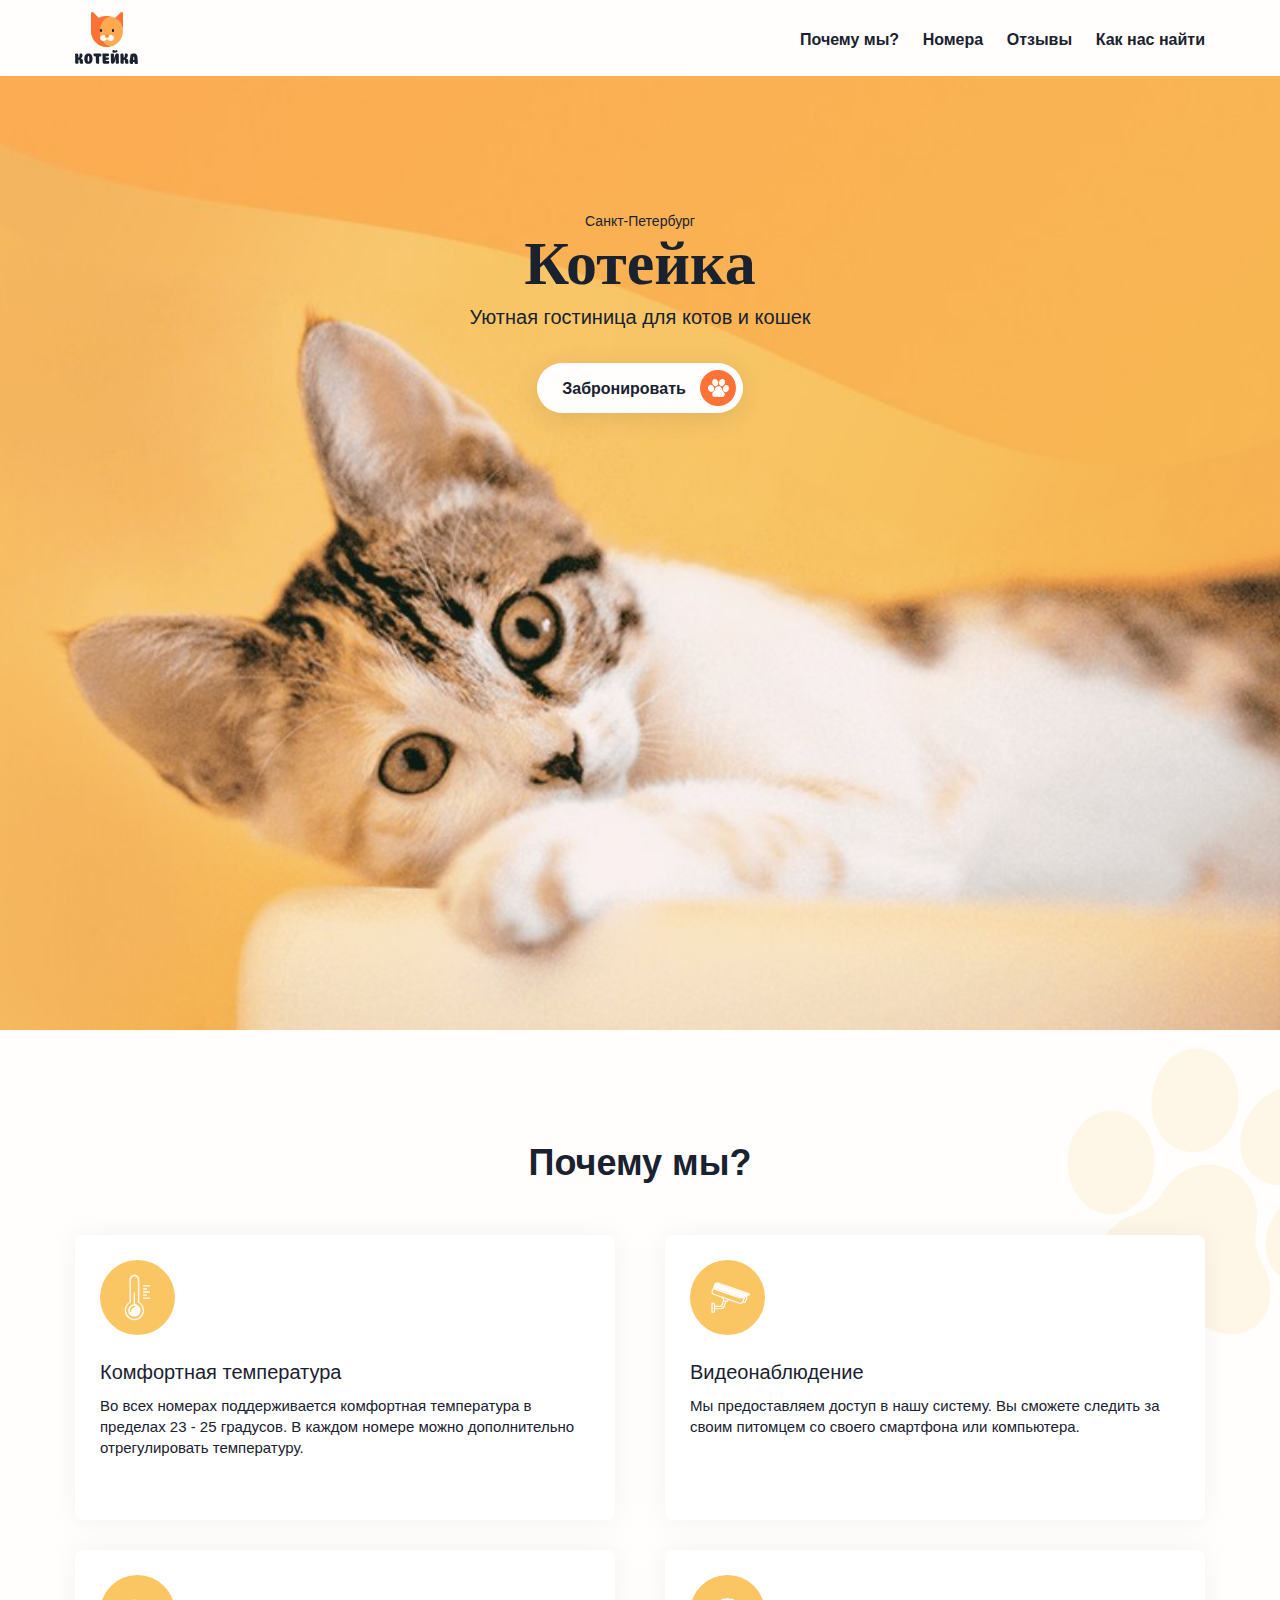
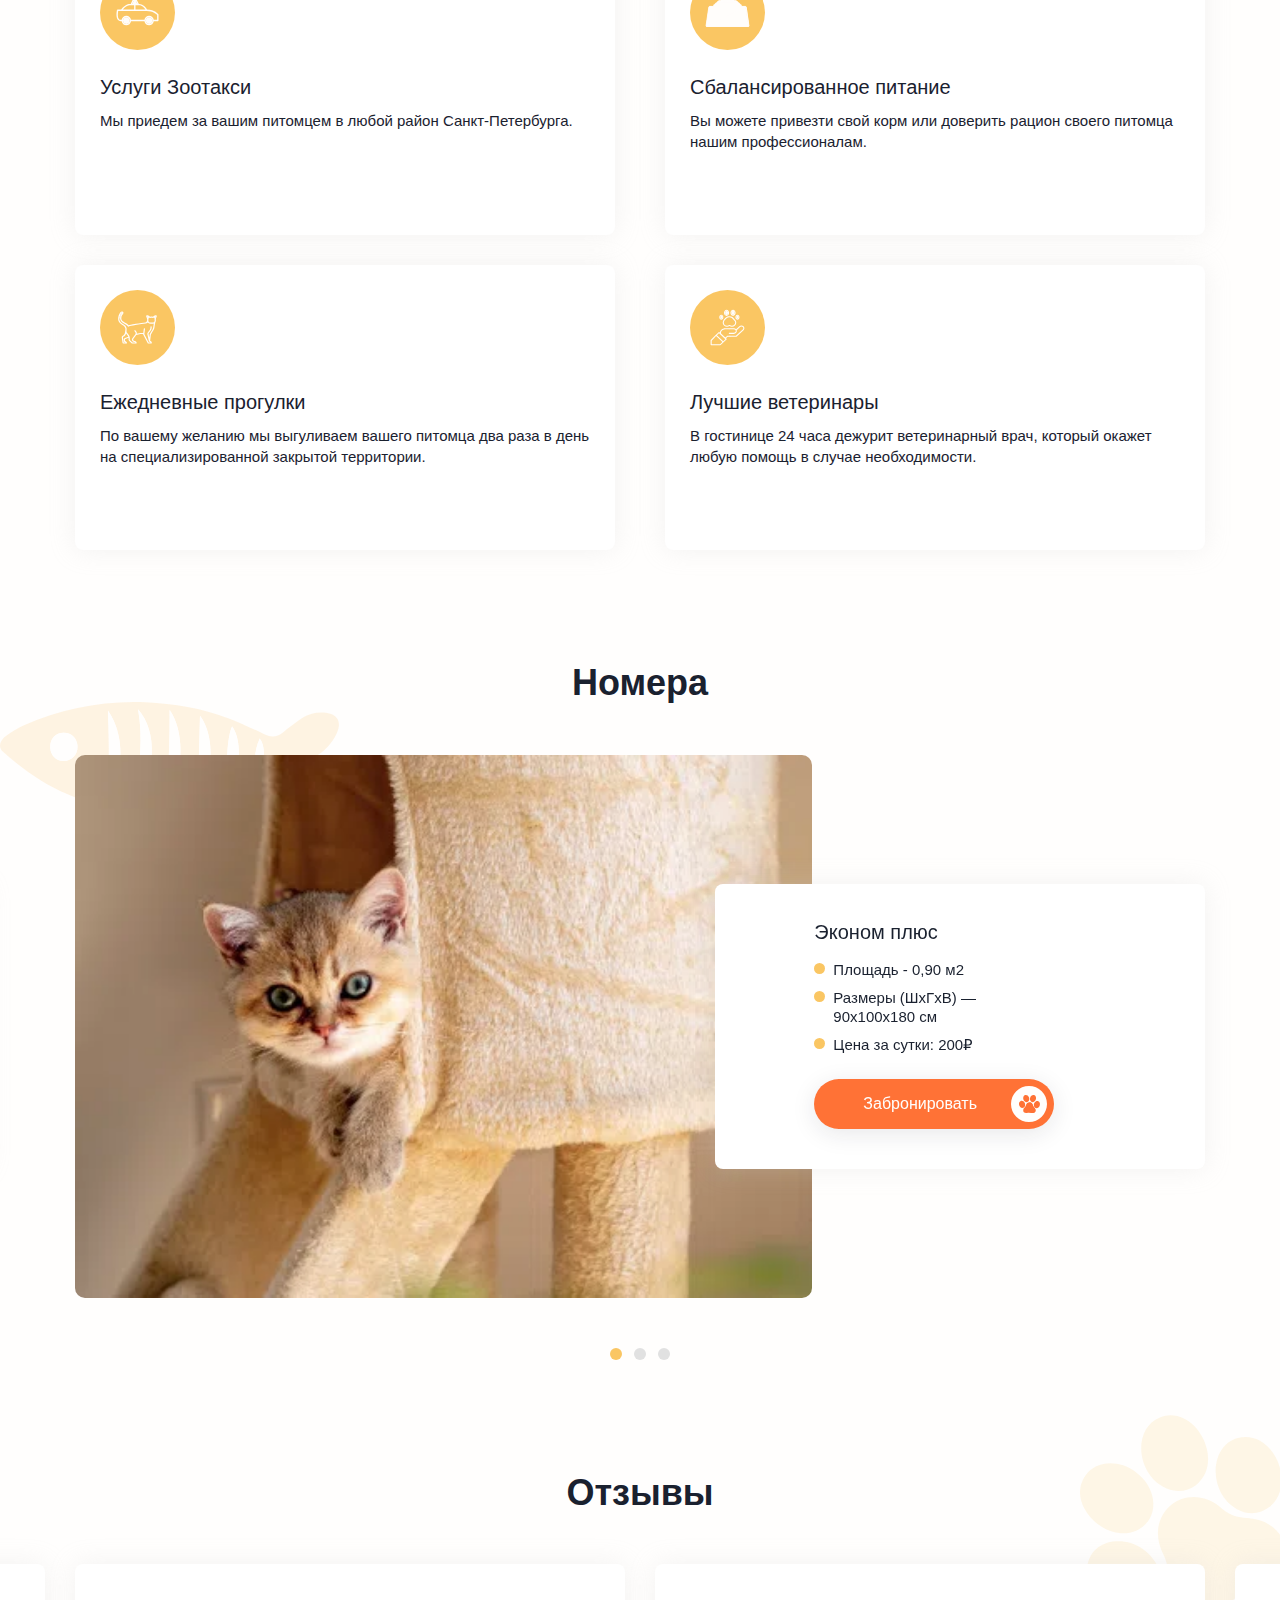
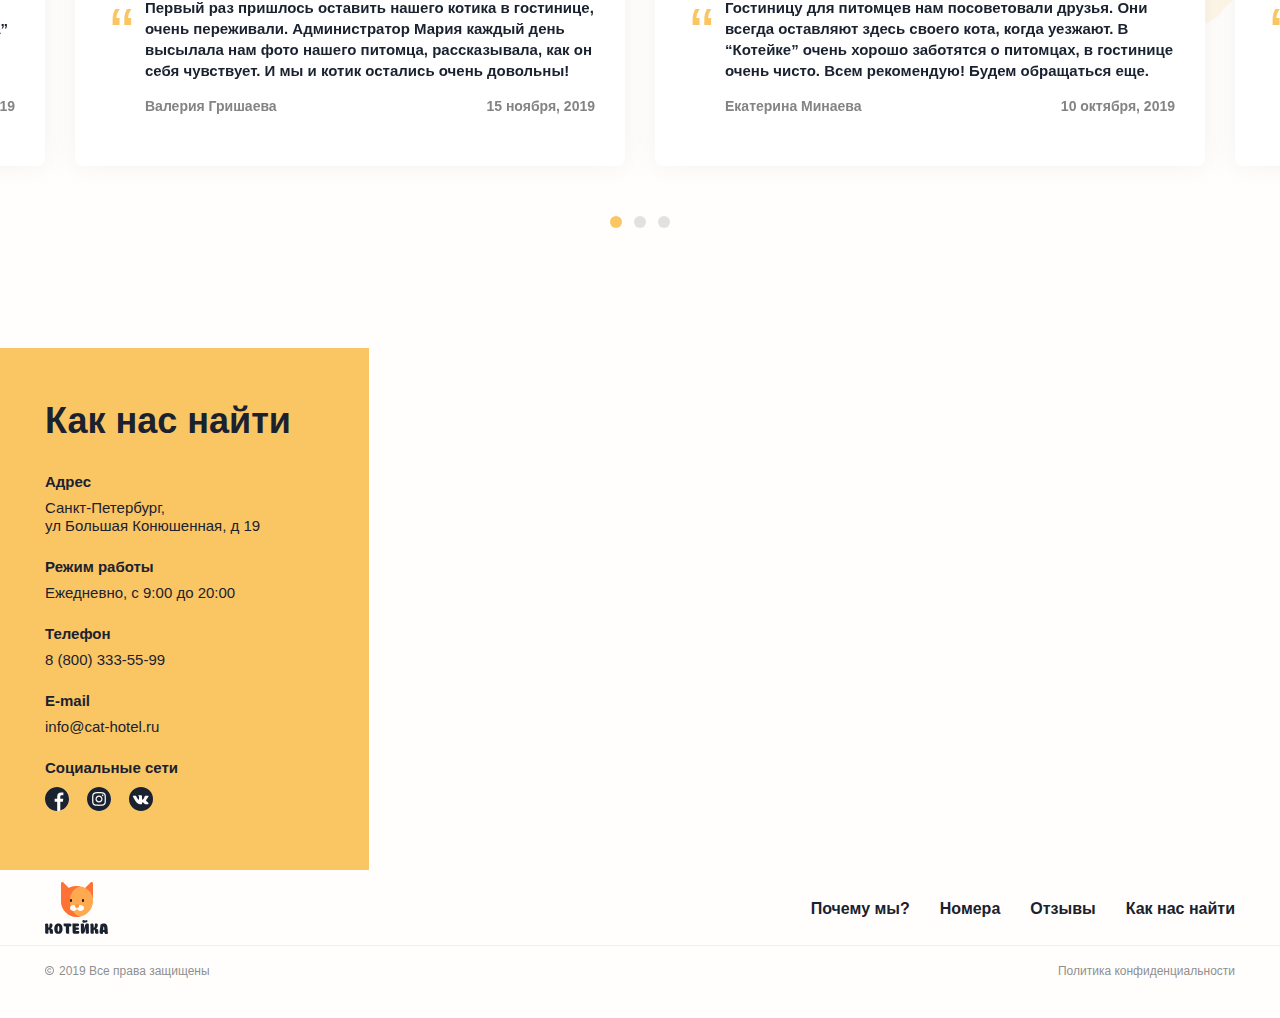
==== commit 75a6a0d7: "Add files via upload" ====
--- a/index.html
+++ b/index.html
@@ -16,11 +16,10 @@
     <meta name="msapplication-config" content="img/favicon/browserconfig.xml">
     <meta name="theme-color" content="#ffffff">
 
-    <link rel="stylesheet" href="css/normalize.min.css">
-    <link rel="stylesheet" href="css/fonts.min.css">
     <link rel="stylesheet" href="css/swiper.min.css">
     <link rel="stylesheet" href="css/style.min.css">
-    <script src="https://api-maps.yandex.ru/2.1/?apikey=ваш API-ключ&lang=ru_RU" type="text/javascript">
+    <script src="https://api-maps.yandex.ru/2.1/?lang=ru_RU">
+    // apikey=ваш API-ключ&  - УБРАТЬ В ОСТАЛЬНЫХ ФАЙЛАХ
     </script>
 </head>
 
--- a/css/style.min.css
+++ b/css/style.min.css
@@ -1,2 +1,2 @@
-@charset "UTF-8";.contacts__map,.custom-select,.visually-hidden,body.body-lock{overflow:hidden}*,::after,::before{margin:0;padding:0;border:0;-webkit-box-sizing:border-box;box-sizing:border-box;-webkit-user-select:none;-moz-user-select:none;-ms-user-select:none;user-select:none}html{scroll-behavior:smooth}h1,h2,h3,h4,h5,h6{margin:0}ul{list-style:none}img{max-width:100%;height:auto}a{margin:0;padding:0;text-decoration:none;color:#1A212F}fieldset{padding:0}body{min-width:320px;margin:0 auto;font-family:Lato,Arial,Helvetica,sans-serif;color:#1A212F;background-color:#FFFEFD}.apartaments-item__title,.catalog-apartaments__title,.description-title,.header-contacts__phone,.header-contacts__title,.header-menu__link,.section-title{font-family:Rubik,Arial,Helvetica,sans-serif}.visually-hidden{position:absolute;width:1px;height:1px;margin:-1px;border:0;padding:0;clip:rect(0 0 0 0)}.header{padding-left:4.6875%;padding-right:4.6875%}.header__nav{position:relative;display:-webkit-box;display:-ms-flexbox;display:flex;-webkit-box-pack:justify;-ms-flex-pack:justify;justify-content:space-between;-webkit-box-align:center;-ms-flex-align:center;align-items:center;min-height:62px}.header-menu__mobile-contacts,.logo{display:block}.logo{width:46px;height:38px}.header__menu-button{width:40px;height:40px;border:none;outline:0;background-color:transparent;-webkit-transition:.3s;transition:.3s;right:-8px}.header__menu-button::after,.header__menu-button::before{border-radius:2px;background-color:#1A212F;position:absolute}.header__logo,.header__menu-button{position:relative;z-index:7}.header__menu-button::before{content:"";width:24px;height:2px;left:8px;top:12px;-webkit-box-shadow:0 7px 0 0 #1A212F;box-shadow:0 7px 0 0 #1A212F;-webkit-transition:.2s;transition:.2s}.custom-select::before,.header__menu-button::after{-webkit-transition:.2s;content:""}.header__menu-button::after{width:24px;height:2px;left:8px;bottom:12px;transition:.2s}.header-menu,.intro{background-color:#FAC663}.header-menu{position:absolute;min-height:519px;top:0;left:-105.2%;right:-5.2%;padding-left:5.2%;padding-top:95px;z-index:-1;opacity:0;-webkit-transition:.3s ease-in;transition:.3s ease-in}.apartaments-item__text span,.nav-menu__item--mobile-disabled{display:none}.header--mobile-menu-active .header__menu-button::before{width:21px;left:10px;top:20px;-webkit-transform:rotate(45deg);transform:rotate(45deg);-webkit-box-shadow:none;box-shadow:none}.header--mobile-menu-active .header__menu-button::after{width:21px;left:10px;bottom:18px;-webkit-transform:rotate(-45deg);transform:rotate(-45deg)}.header--mobile-menu-active .header-menu{z-index:6;opacity:1;left:-5.2%;-webkit-transition:.3s ease-out;transition:.3s ease-out}.header-menu__item{margin-bottom:15px}.header-contacts__title,.header-menu__link{font-weight:500;font-size:20px;line-height:24px}.header-contacts__title{margin-bottom:32px}.header-contacts__phone{display:block;font-size:16px;color:#1A212F;margin-bottom:20px}.social-list{display:-webkit-box;display:-ms-flexbox;display:flex}.social-list__link{display:block;width:24px;height:27px;margin-right:20px;font-size:0;background-size:24px}.social-list__link--facebook{background-image:url(../img/icon-facebook.svg);background-repeat:no-repeat;background-position:center}.social-list__link--instagram{background-image:url(../img/icon-instagram.svg);background-repeat:no-repeat;background-position:center}.social-list__link--vk{background-image:url(../img/icon-vk.svg);background-repeat:no-repeat;background-position:center}.intro{min-height:457px;height:142vw;max-height:675px;background-image:url(../img/intro-background-mobile.jpg);background-size:cover;background-repeat:no-repeat;background-position:center bottom;text-align:center}.intro__content{padding-top:45px;margin-bottom:35px}.intro__city{font-weight:400;font-size:12px;line-height:14px}.intro__title{margin-bottom:10px;font-family:Rubik;font-weight:700;font-size:44px;line-height:49px}.intro__description{font-weight:500;font-size:16px;line-height:19px}.cover-button{display:block;width:206px;height:50px;padding-top:16px;padding-right:32px;background-color:#FFFEFD;background-image:url(../img/button-paw.svg);background-repeat:no-repeat;background-position:right 7px top 7px;-webkit-box-shadow:0 5px 25px rgba(26,33,47,.1);box-shadow:0 5px 25px rgba(26,33,47,.1);border-radius:25px;font-weight:600;font-size:16px;line-height:19px}.intro__button{margin:0 auto}.features{background-image:url(../img/background-paw-1.svg);background-repeat:no-repeat;background-size:144px auto;background-position:right -45px top 37px;padding:64px 4.6875% 30px}.section-title{text-align:center;font-weight:700;font-size:28px;line-height:33px}.features__title{margin-bottom:33px}.features__item{min-width:290px;margin:0 auto 30px;padding:110px 25px 19px;background:25px 25px #FFF;-webkit-box-shadow:0 0 25px rgba(208,208,208,.25);box-shadow:0 0 25px rgba(208,208,208,.25);border-radius:8px;background-size:60px}.apartaments,.features__item--food,.features__item--temperature,.features__item--veterinarians,.features__item--video,.features__item--walk,.features__item--zootaxi{background-repeat:no-repeat}.apartaments-item__description,.feedback-item{-webkit-box-shadow:0 0 25px rgba(208,208,208,.25)}.features__item:last-child{margin-bottom:0}.description-title{font-style:normal;font-weight:500;font-size:18px;line-height:140%}.features__item__title{margin-bottom:9px}.features__text{font-size:15px;line-height:140%}.features__item--temperature{background-image:url(../img/features-item-1.svg)}.features__item--video{background-image:url(../img/features-item-2.svg)}.features__item--zootaxi{background-image:url(../img/features-item-3.svg)}.features__item--food{background-image:url(../img/features-item-4.svg)}.features__item--walk{background-image:url(../img/features-item-5.svg)}.features__item--veterinarians{background-image:url(../img/features-item-6.svg)}.apartaments{padding-top:35px;background-image:url(../img/background-fish.svg);background-size:150px auto;background-position:0 72px}.apartaments__title{margin-bottom:33px}.apartaments__slider{min-width:290px;margin:0 auto;padding-bottom:37px;padding-left:4.6875%;padding-right:4.6875%}.apartaments__list{margin-bottom:30px}.apartaments-item__image{width:100%;border-radius:8px 8px 0 0}.apartaments-item__description-wrap{width:240px;margin:0 auto}.apartaments-item__description{margin-top:-4px;padding:20px 25px 25px;background:#FFF;box-shadow:0 0 25px rgba(208,208,208,.25);border-radius:0 0 8px 8px}.apartaments-item__title{margin-bottom:18px;font-style:normal;font-weight:500;font-size:20px;line-height:24px}.apartaments-item__text,.popup__input{margin-bottom:20px}.apartaments-item__sub-text{padding-left:19px;position:relative;margin-bottom:9px;font-size:15px;line-height:19px}.apartaments-item__sub-text:last-child{margin-bottom:0}.apartaments-item__sub-text::before{content:"";display:block;position:absolute;width:11px;height:11px;border-radius:50%;left:0;top:3px;background:#FAC663}.apartaments-item__link,.room__to-book{height:50px;padding-top:16px;-webkit-box-shadow:0 5px 25px rgba(26,33,47,.1)}.apartaments-item__link{display:block;width:240px;margin:0 auto;padding-left:49px;background:url(../img/button-paw-revere.svg) right 7px top 7px no-repeat #FF7236;box-shadow:0 5px 25px rgba(26,33,47,.1);border-radius:25px;color:#FFFEFD}.feedback-item__information,.swiper-buttons-container{display:none}.swiper-container-horizontal>.swiper-pagination-bullets,.swiper-pagination-custom,.swiper-pagination-fraction{bottom:20px}.swiper-pagination-bullet{width:12px;height:12px;background:#E1E1E1;opacity:1}.swiper-container-horizontal>.swiper-pagination-bullets .swiper-pagination-bullet{margin:0 6px}.swiper-pagination-bullet-active{background:#FAC663}.feedback{padding-top:40px;background-image:url(../img/background-paw-2.svg);background-repeat:no-repeat;background-size:145px auto;background-position:right -42px top 8px}.feedback__slider{width:100%;min-width:290px;margin:0 auto;padding:33px 4.6875% 65px}.feedback-item{position:relative;min-height:130px;background:#FFF;box-shadow:0 0 25px rgba(208,208,208,.25);border-radius:8px;padding:22px 20px 20px 56px;font-weight:600;font-size:15px;line-height:140%}.feedback-item::before{content:'“';position:absolute;top:42px;left:25px;font-weight:500;font-size:54px;color:#FAC663}.contacts{padding-top:46px}.contacts__text{background:#FAC663;padding:34px 4.6875% 39px}.contacts__title{text-align:left;margin-bottom:31px}.contacts-item{margin-bottom:23px}.contacts-item:last-child{margin-bottom:0}.contacts-item__title{font-weight:700;font-size:15px;line-height:18px;margin-bottom:8px}.contacts-item__link,.contacts-item__text{font-weight:400;font-size:15px;line-height:18px;color:#1A212F}.social-list--smaller-distance .social-list__link{margin-right:18px}.contacts__map{height:300px}.footer__nav{border-bottom:1px solid #EFEFEF;padding:30px 4.6875% 25px}.footer__logo{margin-bottom:23px}.footer-menu{display:-webkit-box;display:-ms-flexbox;display:flex;-ms-flex-wrap:wrap;flex-wrap:wrap}.footer-menu__item{width:45%;margin-bottom:13px}.footer-menu__item:nth-child(2n){margin-bottom:0}.footer-menu__item:nth-child(1){-webkit-box-ordinal-group:2;-ms-flex-order:1;order:1}.footer-menu__item:nth-child(2){-webkit-box-ordinal-group:4;-ms-flex-order:3;order:3}.footer-menu__item:nth-child(3){-webkit-box-ordinal-group:3;-ms-flex-order:2;order:2}.footer-menu__item:nth-child(4){-webkit-box-ordinal-group:5;-ms-flex-order:4;order:4}.copyright,.custom-select,.custom-select__list{-ms-flex-direction:column;-webkit-box-orient:vertical;-webkit-box-direction:normal}.footer-menu__link{font-weight:600;font-size:16px;line-height:19px}.copyright{display:-webkit-box;display:-ms-flexbox;display:flex;flex-direction:column;font-weight:400;font-size:12px;line-height:14px;color:#8F8F8F;padding:12px 4.6875% 25px}.copyright__rights{padding-left:14px;background-image:url(../img/icon-copyright.svg);background-repeat:no-repeat;background-position:0 2px;margin-bottom:15px}.catalog-apartaments{position:relative;padding-left:4.6875%;padding-right:4.6875%;margin-top:34px;padding-bottom:70px}.catalog-apartaments__header{margin-bottom:30px}.catalog-apartaments__title{margin-bottom:33px;font-weight:700;font-size:28px;line-height:33px}.catalog-apartaments__filter-button,.custom-select{height:35px;background:#FFF;-webkit-box-shadow:0 2px 12px rgba(173,152,143,.18);box-shadow:0 2px 12px rgba(173,152,143,.18);border-radius:25px}.catalog-apartaments__controls{display:-webkit-box;display:-ms-flexbox;display:flex;font-family:Lato,Arial,Helvetica,sans-serif;font-size:14px;line-height:17px}.catalog-apartaments__filter-button{width:111px;padding-left:37px;font-weight:600;text-align:left;background-image:url(../img/apartaments-catalog/filter-icon.svg);background-repeat:no-repeat;background-size:12px auto;background-position:15px 10px}.custom-select{position:relative;display:-webkit-box;display:-ms-flexbox;display:flex;flex-direction:column;width:154px;margin-left:auto;font-weight:400;cursor:pointer}.custom-select::before{position:absolute;top:14px;right:14px;z-index:2;display:block;width:14px;height:8px;background-image:url(../img/apartaments-catalog/select-open-arrow.svg);background-repeat:no-repeat;background-position:0 0;transition:.2s}.custom-select--open{-webkit-box-shadow:0 0 0 0 transparent;box-shadow:0 0 0 0 transparent;outline:0;overflow:visible}.filter__input:focus+.filter__label::before,.popup__input--date:focus+.date-cover{outline:-webkit-focus-ring-color auto 5px}.custom-select--open::before{-webkit-transform:rotateX(180deg);transform:rotateX(180deg)}.custom-select__list{position:absolute;left:0;right:0;top:0;display:-webkit-box;display:-ms-flexbox;display:flex;flex-direction:column;background-color:#fff;border-radius:4px;-webkit-box-shadow:0 2px 12px rgba(173,152,143,.18);box-shadow:0 2px 12px rgba(173,152,143,.18)}.custom-select__list--hidden{display:none}.custom-select__item{display:block;padding-top:10px;padding-bottom:8px;padding-left:25px;background-color:transparent;cursor:pointer;background-repeat:no-repeat;background-position-x:14px;background-position-y:11px}.custom-select__item:hover{background-color:#f5f5f5}.custom-select__current .custom-select__item:hover{background-color:transparent}.custom-select__item--area-up,.custom-select__item--price-up{background-image:url(../img/apartaments-catalog/apartaments-select-arrow-up.svg)}.custom-select__item--area-down,.custom-select__item--price-down{background-image:url(../img/apartaments-catalog/apartaments-select-arrow-down.svg)}.popup,.popup-filter{position:fixed;top:0;background:rgba(255,254,253,.8);opacity:0;-webkit-transition:opacity .2s;overflow-y:auto;overflow-x:hidden}.popup-filter{left:0;width:100%;height:100%;z-index:9;transition:opacity .2s}.popup-filter--close{display:none}.popup-content{min-height:100%;display:-webkit-box;display:-ms-flexbox;display:flex;-webkit-box-pack:center;-ms-flex-pack:center;justify-content:center;-webkit-box-align:center;-ms-flex-align:center;align-items:center;padding:60px 10px}.catalog-apartaments__filter{position:relative;width:290px;background:#FFFEFD;-webkit-box-shadow:0 4px 25px rgba(153,153,153,.25);box-shadow:0 4px 25px rgba(153,153,153,.25);border-radius:6px;-webkit-transition:-webkit-transform .2s;transition:-webkit-transform .2s;transition:transform .2s;transition:transform .2s,-webkit-transform .2s;-webkit-transform:scale(.8);transform:scale(.8);padding:48px 25px 50px}.catalog-apartaments__filter--close{display:none}.equipment-wrap,.filter-buttons{display:-ms-flexbox;display:-webkit-box}.filter__close{right:7px;top:7px}.popup-close-button{position:absolute;width:40px;height:40px;background-color:transparent;background-image:url(../img/close-button-image.svg);background-repeat:no-repeat;background-position:center;font-size:0;cursor:pointer}.filter__price{margin-bottom:28px}.subsection-title{margin-bottom:15px;font-weight:500;font-size:16px;line-height:19px}.price-input,.subsection-title__symbol{line-height:17px;font-size:14px}.price-button-wrap{display:-webkit-box;display:-ms-flexbox;display:flex}.price-input{-webkit-box-sizing:border-box;box-sizing:border-box;padding:8px;width:99px;border:1px solid #E1E1E1;font-family:Lato;color:#1A212F}.price-input:last-child{margin-left:14px}.price-input::-webkit-input-placeholder{font-family:Lato;font-size:14px;line-height:17px;color:#1A212F}.price-input::-moz-placeholder{font-family:Lato;font-size:14px;line-height:17px;color:#1A212F}.price-input:-ms-input-placeholder{font-family:Lato;font-size:14px;line-height:17px;color:#1A212F}.price-input::-ms-input-placeholder{font-family:Lato;font-size:14px;line-height:17px;color:#1A212F}.price-input::placeholder{font-family:Lato;font-size:14px;line-height:17px;color:#1A212F}.banner__title,.catalog-item__title,.room__title{font-family:Rubik,Arial,Helvetica,sans-serif}.price-input::-webkit-inner-spin-button{-webkit-appearance:none}.price-input::-webkit-outer-spin-button{-webkit-appearance:none}.filter__area{margin-bottom:26px}.filter-list__item:not(:last-child){height:24px;margin-bottom:15px}.filter__input{cursor:pointer;position:absolute;width:1px;height:1px;margin:-1px;border:0;padding:0;clip:rect(0 0 0 0);overflow:hidden}.filter__label{position:relative;padding-left:34px;font-size:14px;line-height:26px;cursor:pointer}.filter__label::before{content:"";position:absolute;left:0;width:24px;height:24px;border:1px solid #E1E1E1;background-position:left 5px top 7px;background-repeat:no-repeat;background-size:12px auto}.filter__input:checked+.filter__label::before{background-image:url(../img/apartaments-catalog/filter-checkbox.svg)}.filter__equipment{margin-bottom:33px}.filter-buttons{display:flex;-webkit-box-orient:vertical;-webkit-box-direction:normal;-ms-flex-direction:column;flex-direction:column;font-weight:600;font-size:14px;line-height:17px}.filter-button{width:100%;height:42px;border-radius:25px;cursor:pointer}.filter-buttons__apply{margin-bottom:15px;background:#FAC663}.filter-buttons__reset{border:2px solid #FAC663;background-color:transparent}.catalog-apartaments__item{-webkit-box-shadow:0 0 25px rgba(208,208,208,.25);box-shadow:0 0 25px rgba(208,208,208,.25);border-radius:6px;overflow:hidden}.catalog-item:not(:last-child){margin-bottom:30px}.image-container{width:100%;height:57.8125vw}.catalog-item__image{width:100%;height:100%;-o-object-fit:cover;object-fit:cover;-o-object-position:center;object-position:center}.catalog-item__description-wrap{padding-bottom:24px;background:#FFF;border-left:1px solid #E1E1E1;border-right:1px solid #E1E1E1;border-bottom:1px solid #E1E1E1;border-radius:0 0 6px 6px}.catalog-item__description{width:250px;padding-left:5px;margin:0 auto 19px;padding-top:20px}.catalog-item__title{margin-bottom:13px;font-weight:500;font-size:20px;line-height:24px}.catalog-item__link,.catalog-item__price{font-family:Lato,Arial,Helvetica,sans-serif}.catalog-item__parameters{font-weight:400;font-size:14px;line-height:17px}.catalog-item__parameter{margin-bottom:8px}.equipment-wrap{display:flex;-webkit-box-pack:start;-ms-flex-pack:start;justify-content:flex-start}.equipment-list{display:-webkit-box;display:-ms-flexbox;display:flex}.catalog-item__equipment{margin-top:-2px}.equipment-list__item{position:relative;margin-left:12px}.equipment-list__item:first-child{padding-top:2px}.equipment-list__item:first-child .equipment-list__title{left:-30px}.equipment-list__item:nth-child(2) .equipment-list__title,.equipment-list__item:nth-child(3) .equipment-list__title{right:-34px}.equipment-list__item:nth-child(4) .equipment-list__title{right:-10px}.equipment-list__item::before{content:"";display:none;position:absolute;top:-21px;left:2px;z-index:10;width:13px;height:13px;background-color:#FFFEFD;border-right:1px solid #FAC663;border-bottom:1px solid #FAC663;-webkit-transform:rotate(45deg);transform:rotate(45deg)}.equipment-list__title{display:none;position:absolute;top:-46px;background:#FFFEFD;padding:8px 10px;border-radius:4px;border:1px solid #FAC663;-webkit-box-shadow:0 4px 12px rgba(173,152,143,.18);box-shadow:0 4px 12px rgba(173,152,143,.18);font-weight:600;font-size:12px;line-height:14px;white-space:nowrap}.catalog-item__link,.room__to-book{display:block;background-color:#FF7236;background-image:url(../img/button-paw-revere.svg);background-repeat:no-repeat;color:#FFFEFD}.equipment-list__item:hover .equipment-list__title,.equipment-list__item:hover::before{display:block}.catalog-item__price{font-weight:500;font-size:18px;line-height:21px}.catalog-item__price:first-child{margin-left:6px}.catalog-item__link-wrap{padding:0 8.3333%}.catalog-item__link{width:240px;height:46px;margin:0 auto;padding-top:15px;padding-right:29px;border-radius:25px;background-position:right 6px top 6px;background-size:34px;font-weight:600;font-size:14px;line-height:17px;text-align:center}.room{padding-left:4.6875%;padding-right:4.6875%;padding-top:40px;margin-bottom:17px}.room__images{margin-bottom:33px}.gallery-top{border-radius:8px;margin-bottom:16px}.gallery-top__slide{height:89.925vw}.gallery-thumbs{border-radius:4px}.gallery-thumbs__slide{height:20.3689vw;border-radius:4px}.banner__body,.gallery-top__slide .room__image{border-radius:8px}.room__image{display:block;width:100%;height:100%;margin:0;padding:0;-o-object-fit:cover;object-fit:cover}.gallery-thumbs__slide .room__image{border-radius:4px}.room__description{width:290px;margin:0 auto}.room__title{font-weight:700;font-size:28px;line-height:33px;margin-bottom:21px}.room__parameters{font-size:15px;line-height:18px;margin-bottom:26px}.room__parameter:not(:last-child){margin-bottom:13px}.room__equipment{margin-top:-2px}.equipment__item{display:-webkit-box;display:-ms-flexbox;display:flex;-webkit-box-align:start;-ms-flex-align:start;align-items:flex-start;margin-bottom:15px}.equipment__image{margin-right:10px}.equipment__title{line-height:15px;padding-top:2px}.room__price{font-weight:500;font-size:18px;line-height:22px}.room__to-book{width:100%;padding-left:76px;background-position:right 7px top 7px;box-shadow:0 5px 25px rgba(26,33,47,.1);border-radius:25px;cursor:pointer}.banner{padding-left:4.6875%;padding-right:4.6875%;margin-bottom:24px}.banner__body{width:100%;height:155vw;min-height:496px;max-height:734px;background-color:#FAC663;background-image:url(../img/apartaments-catalog/banner-paw.svg),url(../img/apartaments-catalog/banner-foto-mobile.jpg);background-repeat:no-repeat,no-repeat;background-position:-36px -24px,center bottom;background-size:auto,cover}.banner__content{padding-top:45px}.banner__title{font-weight:700;font-size:24px;line-height:28px;text-align:center;margin-bottom:11px}.banner__accent{font-size:37px;line-height:38px}.banner__text{font-weight:400;font-size:15px;line-height:140%;text-align:center;margin-bottom:24px}.bunner__button{margin:0 auto;text-align:center}.popup{width:100%;height:100%;left:0;z-index:100;transition:opacity .2s}.popup-animation{opacity:1}.popup--close{display:none}.popup-wrap,.popup__date-wrap{display:-webkit-box;display:-ms-flexbox}.popup-wrap{min-height:100%;display:flex;-webkit-box-pack:center;-ms-flex-pack:center;justify-content:center;-webkit-box-align:center;-ms-flex-align:center;align-items:center;padding:10px}.popup__booking,.popup__feedback{width:290px;padding-bottom:60px;background-color:#FFFEFD;-webkit-box-shadow:0 0 25px rgba(153,153,153,.25);box-shadow:0 0 25px rgba(153,153,153,.25);border-radius:10px;background-repeat:no-repeat;-webkit-transition:-webkit-transform .2s;transition:-webkit-transform .2s;transition:transform .2s;transition:transform .2s,-webkit-transform .2s;-webkit-transform:scale(.8);transform:scale(.8)}.popup-inner-animation{-webkit-transition:-webkit-transform .2s cubic-bezier(.9,1.84,.54,1.31);transition:-webkit-transform .2s cubic-bezier(.9,1.84,.54,1.31);transition:transform .2s cubic-bezier(.9,1.84,.54,1.31);transition:transform .2s cubic-bezier(.9,1.84,.54,1.31),-webkit-transform .2s cubic-bezier(.9,1.84,.54,1.31);-webkit-transform:scale(1);transform:scale(1)}.popup__booking{padding-top:55px;padding-left:15px;padding-right:15px;background-image:url(../img/popup-background.svg);background-position:-13px -22px}.popup__close{right:7px;top:7px}.popup__title{font-family:Rubik,Arial,Helvetica,sans-serif;font-weight:700;font-size:24px;line-height:28px;text-align:center;margin-bottom:34px}.date-cover,.popup__date-text{font-size:15px;line-height:18px}.popup__input{width:100%;height:52px;border:1px solid #D7D7D7;border-radius:25px;padding:0 19px}.popup__input::-webkit-input-placeholder{font-weight:400;font-size:15px;line-height:18px;color:#1A212F}.popup__input::-moz-placeholder{font-weight:400;font-size:15px;line-height:18px;color:#1A212F}.popup__input:-ms-input-placeholder{font-weight:400;font-size:15px;line-height:18px;color:#1A212F}.popup__input::-ms-input-placeholder{font-weight:400;font-size:15px;line-height:18px;color:#1A212F}.popup__input::placeholder{font-weight:400;font-size:15px;line-height:18px;color:#1A212F}.popup__date{margin-bottom:35px}.popup__date-text{font-weight:400;margin-top:-2px;margin-bottom:10px}.popup__date-wrap{display:flex;-webkit-box-pack:justify;-ms-flex-pack:justify;justify-content:space-between}.popup__date-max,.popup__date-min{display:-webkit-box;display:-ms-flexbox;display:flex;-webkit-box-pack:start;-ms-flex-pack:start;justify-content:flex-start;-webkit-box-align:center;-ms-flex-align:center;align-items:center}.date-item-wrap{position:relative;width:107px;height:52px;margin-left:5px;cursor:pointer}.date-cover{position:absolute;left:0;right:0;top:0;bottom:0;border:1px solid #D7D7D7;border-radius:25px;font-weight:400;text-align:center;padding-top:17px}.popup__input--date{position:absolute;left:0;right:0;top:0;bottom:0;z-index:2;width:inherit;margin:0;padding:0;opacity:0;cursor:pointer}.popup__input--date:focus+.date-cover{outline-offset:0}.popup__input--date::-webkit-datetime-edit{display:none}.popup__input--date::-webkit-calendar-picker-indicator{position:absolute;left:-24px;top:0;width:100px;height:46px;border-radius:25px;color:transparent;background:0 0}.button-done,.popup__submit{height:50px;background-color:#FF7236;background-image:url(../img/button-paw-revere.svg);background-repeat:no-repeat;background-position:top 7px right 7px;-webkit-box-shadow:0 5px 25px rgba(26,33,47,.1);box-shadow:0 5px 25px rgba(26,33,47,.1);border-radius:25px;font-weight:600;font-size:16px;line-height:19px;color:#FFFEFD;text-align:left;cursor:pointer}.popup__submit{width:260px;padding-left:47px}.popup__submit:disabled{-webkit-filter:grayscale(1);filter:grayscale(1);cursor:auto}.popup__feedback{padding-top:55px;margin-bottom:20px;text-align:center;background-image:url(../img/popup-feedback-background.svg);background-position:-23px 187px}.popup__title--feedback{margin-bottom:11px}.popup__text{font-weight:400;font-size:16px;line-height:140%;text-align:center;padding:0 63px;margin-bottom:29px}.button-done{min-width:122px;margin:0 auto;padding-left:34px}.popup__error-message{position:absolute;left:15px;max-width:260px;padding:20px;border-radius:10px;border:2px solid #000;background-color:#FAC663;color:#000;-webkit-transition-duration:.2s;transition-duration:.2s;opacity:0;-webkit-transform:translateY(-9px);transform:translateY(-9px)}.popup__error-message span{width:20px;height:20px;background-color:#FAC663;border-right:2px solid #000;border-bottom:2px solid #000;position:absolute;left:25px;bottom:-12px;-webkit-transform:rotate(45deg);transform:rotate(45deg)}@media (min-width:768px){.features,.header{padding-left:5.859375%}.header{padding-right:5.859375%}.header__nav{position:static;display:-webkit-box;display:-ms-flexbox;display:flex;-webkit-box-pack:justify;-ms-flex-pack:justify;justify-content:space-between;-webkit-box-align:center;-ms-flex-align:center;align-items:center;min-height:76px}.logo{width:63px;height:52px}.header__menu-button{display:none}.header-menu{position:static;min-height:0;padding:2px 0 0;background-color:transparent;z-index:0;opacity:1;-webkit-transition:0s;transition:0s;width:405px;display:-webkit-box;display:-ms-flexbox;display:flex;-webkit-box-pack:justify;-ms-flex-pack:justify;justify-content:space-between}.header-menu__item{margin-bottom:0}.header-menu__mobile-contacts{display:none}.nav-menu__item--mobile-disabled{display:block}.header-menu__link{font-family:Lato,Arial,Helvetica,sans-serif;font-style:normal;font-weight:600;font-size:16px;line-height:19px}.intro{min-height:868px;max-height:954px;background-image:url(../img/intro-background-tablet.jpg)}.intro__content{padding-top:136px;margin-bottom:34px}.intro__city{font-size:14px;line-height:17px}.intro__title{margin-bottom:8px;font-size:62px;line-height:67px}.intro__description{font-size:20px;line-height:24px}.features{padding-top:111px;padding-right:5.859375%;background-size:378px auto;background-position:right -124px top -14px}.section-title{font-size:36px;line-height:43px}.features__title{margin-bottom:51px}.features-list{display:-webkit-box;display:-ms-flexbox;display:flex;-ms-flex-wrap:wrap;flex-wrap:wrap;-webkit-box-pack:justify;-ms-flex-pack:justify;justify-content:space-between}.features__item{width:47.7876%;min-height:285px;margin:0 0 30px;padding:123px 18px 20px 25px;background-size:75px}.features__item:last-child{margin-bottom:30px}.description-title{font-size:20px}.apartaments{padding-top:51px;background-size:339px auto;background-position:0 92px}.apartaments__title{margin-bottom:51px}.apartaments__slider{padding-bottom:56px;padding-left:5.859375%;padding-right:5.859375%}.apartaments-item{display:-webkit-box;display:-ms-flexbox;display:flex;-webkit-box-align:center;-ms-flex-align:center;align-items:center;-webkit-box-pack:justify;-ms-flex-pack:justify;justify-content:space-between}.apartaments-item picture{width:65.1917%;height:auto}.apartaments-item__image{width:100%;height:auto;border-radius:10px;vertical-align:bottom}.apartaments-item__description-wrap{margin-left:14%}.apartaments-item__description{width:50.8849%;margin:0 0 0 -16%;padding:36px 26px 40px 40px;border-radius:8px;max-width:490px}.apartaments-item__title{margin-bottom:16px}.apartaments-item__text{margin-bottom:25px}.apartaments-item__text br{display:none}.apartaments-item__text span{display:inline}.apartaments-item__button{width:206px;margin:auto 0 0}.feedback-item,.feedback-wrapper{width:65.1917%}.feedback{padding-top:87px;background-size:298px auto;background-position:right -52px top -9px}.feedback__slider{padding:50px 5.859375% 86px}.feedback-item{min-height:202px;padding:33px 30px 30px 70px}.feedback-item::before{top:60px;left:35px;font-size:72px}.feedback-item__text{margin-bottom:17px}.feedback-item__information{display:-webkit-box;display:-ms-flexbox;display:flex;-webkit-box-pack:justify;-ms-flex-pack:justify;justify-content:space-between;margin-top:auto;font-size:14px;line-height:17px;color:#848484}.contacts{width:100%;display:-webkit-box;display:-ms-flexbox;display:flex;padding-top:96px}.contacts__text{-webkit-box-flex:0;-ms-flex:0 0 369px;flex:0 0 369px;min-height:522px;padding:51px 45px 58px}.contacts__map{height:auto;-webkit-box-flex:1;-ms-flex-positive:1;flex-grow:1;-ms-flex-negative:1;flex-shrink:1}.footer__nav{display:-webkit-box;display:-ms-flexbox;display:flex;-webkit-box-pack:justify;-ms-flex-pack:justify;justify-content:space-between;-webkit-box-align:center;-ms-flex-align:center;align-items:center;padding:12px 45px 11px}.footer__logo{margin-bottom:0}.footer-menu{display:-webkit-box;display:-ms-flexbox;display:flex;-ms-flex-wrap:nowrap;flex-wrap:nowrap}.footer-menu__item{width:auto;margin-bottom:0;margin-left:30px}.footer-menu__item:nth-child(1){-webkit-box-ordinal-group:2;-ms-flex-order:1;order:1}.footer-menu__item:nth-child(2){-webkit-box-ordinal-group:3;-ms-flex-order:2;order:2}.footer-menu__item:nth-child(3){-webkit-box-ordinal-group:4;-ms-flex-order:3;order:3}.footer-menu__item:nth-child(4){-webkit-box-ordinal-group:5;-ms-flex-order:4;order:4}.copyright{-webkit-box-orient:horizontal;-webkit-box-direction:normal;-ms-flex-direction:row;flex-direction:row;-webkit-box-pack:justify;-ms-flex-pack:justify;justify-content:space-between;padding:18px 45px 25px}.catalog-apartaments{padding-left:5.8593%;padding-right:5.8593%;margin-top:51px;padding-bottom:90px}.catalog-apartaments__header{margin-bottom:40px;display:-webkit-box;display:-ms-flexbox;display:flex;-webkit-box-pack:justify;-ms-flex-pack:justify;justify-content:space-between}.catalog-apartaments__title{margin-bottom:0;font-size:36px;line-height:43px}.catalog-apartaments__controls{padding-top:9px}.catalog-apartaments__filter-button{width:121px;padding-left:43px;background-position:21px 10px}.custom-select{width:174px}.custom-select::before{top:14px;right:19px}.filter__close,.popup__close{right:12px;top:12px}.catalog-apartaments__sort-button{margin-left:30px}.custom-select__item{padding-left:30px;background-position-x:19px;background-position-y:11px}.catalog-apartaments__filter{width:332px;padding:48px 60px 50px}.filter-button{width:185px}.catalog-apartaments__list{display:-webkit-box;display:-ms-flexbox;display:flex;-ms-flex-wrap:wrap;flex-wrap:wrap}.popup__date,.room,.room__description{display:-ms-flexbox}.catalog-apartaments__item{-webkit-box-flex:0;-ms-flex:0 0 47.7876%;flex:0 0 47.7876%}.catalog-apartaments__item:nth-child(2n){margin-left:auto}.catalog-item:last-child{margin-bottom:30px}.image-container{height:24.0885vw}.catalog-item__description{width:284px}.catalog-item__link-wrap{padding:0 7.3333%}.banner,.room{padding-right:5.8593%}.catalog-item__link{width:274px}.banner{padding-left:5.8593%}.banner__body{width:100%;height:46.7447vw;min-height:auto;max-height:none;border-radius:10px;background-image:url(../img/apartaments-catalog/banner-paw.svg),url(../img/apartaments-catalog/banner-foto-tablet.jpg);background-position:-51px -43px,center bottom;background-size:201px auto,cover}.banner__content{padding-top:9%;padding-left:7.4%}.banner__title{font-size:36px;line-height:39px;text-align:left;margin-bottom:13px}.banner__accent{font-size:56px;line-height:56px}.banner__text{text-align:left;margin-bottom:29px}.bunner__button{margin:0}.room{padding-left:5.8593%;padding-top:60px;margin-bottom:60px;display:-webkit-box;display:flex}.room__images{width:46.0937vw;margin:0 59px 0 0}.gallery-top{margin-bottom:21px}.gallery-top__slide{height:37.5vw}.gallery-thumbs__slide{height:10.15625vw}.room__description{display:-webkit-box;display:flex;-webkit-box-orient:vertical;-webkit-box-direction:normal;-ms-flex-direction:column;flex-direction:column;width:265px;margin:0}.room__title{font-size:36px;line-height:43px;margin-top:-9px;margin-bottom:26px}.room__parameter:not(:last-child){margin-bottom:15px}.room__to-book{width:206px;padding-left:30px;padding-top:16px;margin-top:auto}.popup__booking,.popup__feedback{width:502px}.popup__title{font-size:28px;line-height:33px;margin-bottom:43px}.date-cover,.popup__date-text{font-size:16px;line-height:19px}.popup__input{padding:0 30px}.popup__booking{padding-top:53px;background-position:-33px -31px;background-size:125px;padding-left:30px;padding-right:30px;text-align:center}.popup__input::-webkit-input-placeholder{font-size:16px;line-height:19px}.popup__input::-moz-placeholder{font-size:16px;line-height:19px}.popup__input:-ms-input-placeholder{font-size:16px;line-height:19px}.popup__input::-ms-input-placeholder{font-size:16px;line-height:19px}.popup__input::placeholder{font-size:16px;line-height:19px}.popup__date{display:-webkit-box;display:flex;-webkit-box-align:center;-ms-flex-align:center;align-items:center;-webkit-box-pack:justify;-ms-flex-pack:justify;justify-content:space-between;margin-bottom:50px}.popup__date-text{margin:0;padding-left:6px}.popup__date-wrap{-webkit-box-flex:0;-ms-flex:0 0 327px;flex:0 0 327px}.date-item-wrap{width:132px;margin-left:10px}.date-cover{padding-left:20px;text-align:left}.popup__submit{width:230px;padding-left:32px}.popup__feedback{padding-top:63px;background-position:-38px 132px;background-size:181px}.popup__title--feedback{margin-bottom:14px}.popup__text{margin-bottom:44px}.popup__error-message{left:30px;max-width:442px}}@media (min-width:1366px){.features,.header{padding-right:98px}body{width:1366px}.header{padding-left:98px}.intro{min-height:504px;height:auto;padding-left:198px;background-image:url(../img/intro-background-desctop.jpg);text-align:left}.intro__content{padding-top:149px}.intro__title{margin-bottom:10px}.cover-button{padding-top:17px;padding-left:30px}.intro__button{margin:0}.features{padding-top:131px;padding-left:98px;background-size:300px auto;background-position:right -1px top 10px}.features__title{margin-bottom:62px}.features__item,.features__item:last-child{margin-bottom:19px}.features__item{width:370px;min-height:321px;padding:148px 30px 22px;background-size:91px;background-position:30px 30px}.description-title{font-size:22px}.features__text{font-size:16px}.apartaments{padding-top:82px;background-size:484px auto;background-position:0 99px}.apartaments__title{margin-bottom:61px}.apartaments__slider{padding-bottom:61px;padding-left:168px;padding-right:168px}.apartaments-item__image{width:600px}.apartaments-item__description{width:500px;margin-left:-140px;padding:34px 40px 40px 100px;border-radius:8px;display:-webkit-box;display:-ms-flexbox;display:flex;-webkit-box-orient:vertical;-webkit-box-direction:normal;-ms-flex-direction:column;flex-direction:column}.apartaments-item__title{margin-bottom:24px;font-size:22px;line-height:26px}.apartaments-item__sub-text{margin-bottom:14px;font-size:16px;line-height:19px}.apartaments-item__sub-text::before{width:13px;height:13px;top:2px}.swiper-buttons-container{width:82px;display:-webkit-box;display:-ms-flexbox;display:flex;-webkit-box-pack:justify;-ms-flex-pack:justify;justify-content:space-between;position:absolute;right:168px;bottom:12px}.swiper-button-next,.swiper-button-prev{position:static;display:block;top:444px;font-size:0;width:36px;height:36px;border-radius:100%;margin:0;background-color:#FFF;-webkit-box-shadow:0 2px 12px rgba(173,152,143,.25);box-shadow:0 2px 12px rgba(173,152,143,.25);background-repeat:no-repeat;background-size:6px 10px}.swiper-button-prev{background-image:url(../img/slider-button-prev.svg);background-position:left 14px center}.swiper-button-next{background-image:url(../img/slider-button-next.svg);background-position:right 14px center}.swiper-button-next:after,.swiper-button-prev:after{content:'';font-family:swiper-icons;font-size:0;letter-spacing:0;line-height:0}.contacts-item__link,.contacts-item__text,.contacts-item__title{line-height:19px;font-size:16px}.feedback{padding-top:119px;background-size:406px auto;background-position:right -48px top -48px}.feedback__slider{padding-top:60px;padding-left:98px;padding-right:98px}.feedback-item{padding:33px 35px 35px 70px;font-weight:500;font-size:16px}.contacts{width:100%;display:-webkit-box;display:-ms-flexbox;display:flex;padding-top:128px}.contacts__text{-webkit-box-flex:0;-ms-flex:0 0 568px;flex:0 0 568px;min-height:580px;padding:62px 45px 58px 198px}.contacts__title{margin-bottom:38px}.contacts-item{margin-bottom:26px}.contacts-item__title{margin-bottom:10px}.copyright,.footer__nav{padding-left:198px;padding-right:198px}.catalog-apartaments{padding-left:98px;padding-right:98px;margin-top:61px;padding-bottom:108px}.catalog-apartaments__header{margin-bottom:50px}.catalog-apartaments__filter-button{display:none}.catalog-apartaments__filter--close{display:block}.catalog-apartaments__wrap{display:-webkit-box;display:-ms-flexbox;display:flex}.popup-filter{position:static;width:auto;height:auto;z-index:9;opacity:1;-webkit-transition:opacity 0s;transition:opacity 0s;overflow-y:auto;overflow-x:auto;background:rgba(255,254,253,.8)}.popup-filter--close{display:block}.popup-content{min-height:none;display:block;padding:0}.catalog-apartaments__filter{position:static;width:240px;margin-left:0;-webkit-box-shadow:none;box-shadow:none;border-radius:0;opacity:1;-webkit-transform:scale(1);transform:scale(1);padding:0}.filter__close{display:none}.subsection-title{line-height:15px;margin-bottom:16px}.price-input{padding:2px 4px;width:100px}.banner,.room{padding-right:98px}.price-input:last-child{margin-left:10px}.filter__price{margin-bottom:35px}.filter__area{margin-bottom:32px}.filter-list__item:not(:last-child){height:20px}.filter__label{line-height:24px;padding-left:31px;padding-top:5px;padding-bottom:5px}.filter__label::before{width:20px;height:20px;background-position:left 4px top 5px}.filter-buttons{width:185px}.catalog-apartaments__list{-webkit-box-flex:0;-ms-flex:0 0 870px;flex:0 0 870px;margin-left:auto;-webkit-box-align:start;-ms-flex-align:start;align-items:flex-start}.catalog-apartaments__item{-webkit-box-flex:0;-ms-flex:0 0 270px;flex:0 0 270px;-webkit-transition:-webkit-box-shadow .2s ease-in-out;transition:-webkit-box-shadow .2s ease-in-out;transition:box-shadow .2s ease-in-out;transition:box-shadow .2s ease-in-out,-webkit-box-shadow .2s ease-in-out}.catalog-apartaments__item:hover{-webkit-box-shadow:0 0 25px rgba(208,208,208,.7);box-shadow:0 0 25px rgba(208,208,208,.7)}.catalog-apartaments__item:nth-child(2n){margin-left:0}.catalog-apartaments__item:not(:nth-child(3n)){margin-right:30px}.image-container{height:185px}.catalog-item__description{width:auto;padding-left:19px;margin-bottom:20px}.catalog-item__parameter{margin-right:7px}.catalog-item__equipment{margin-top:0}.equipment-list__item{margin-left:7px}.equipment-list__image{width:16px;height:auto}.catalog-item__link{width:230px}.banner{padding-left:98px;margin-bottom:12px}.banner__body{width:1170px;height:379px;background-image:url(../img/apartaments-catalog/banner-paw.svg),url(../img/apartaments-catalog/banner-foto-desctop.jpg);background-position:-52px -68px,center bottom;background-size:317px auto,cover}.banner__content{padding-top:70px;padding-left:270px}.banner__text{font-size:16px}.bunner__button{padding-top:16px;padding-left:0}.room{padding-left:98px;padding-top:70px;margin-bottom:49px;background-image:url(../img/apartaments-catalog/room-background-paw.svg);background-repeat:no-repeat;background-position-x:1069px;background-position-y:-3px}.room__images{width:600px;margin-right:70px;display:-webkit-box;display:-ms-flexbox;display:flex;-webkit-box-orient:horizontal;-webkit-box-direction:reverse;-ms-flex-direction:row-reverse;flex-direction:row-reverse;-webkit-box-pack:justify;-ms-flex-pack:justify;justify-content:space-between}.gallery-top{height:396px;margin:0;-webkit-box-flex:0;-ms-flex:0 0 500px;flex:0 0 500px}.gallery-top__slide{height:396px}.gallery-thumbs{height:396px;-webkit-box-flex:0;-ms-flex:0 0 100px;flex:0 0 100px;margin:0}.gallery-thumbs-wrapper{width:70px}.room__title{margin-bottom:30px}.room__parameters{font-size:16px;line-height:19px;margin-bottom:23px}.room__parameter:not(:last-child){margin-bottom:17px}.room__to-book{margin-top:0}.popup{width:100vw}.popup__booking,.popup__feedback{width:570px;padding-bottom:70px}.popup__close{right:28px;top:28px;background-size:19px}.popup__input{padding:4px 30px 0}.popup__booking{padding-top:63px;background-position:-15px -23px;padding-left:70px;padding-right:70px}.popup__date-text{padding:0}.popup__date-wrap{-webkit-box-flex:0;-ms-flex:0 0 321px;flex:0 0 321px}.date-item-wrap{width:129px}.popup__feedback{padding-top:63px;background-position:-38px 132px;background-size:181px}.popup__title--feedback{margin-bottom:14px}.popup__text{margin-bottom:44px}.popup__error-message{left:70px;max-width:430px}}
+@charset "UTF-8";.filter__input,.visually-hidden{border:0;clip:rect(0 0 0 0);overflow:hidden}*,::after,::before{margin:0;padding:0;border:0;box-sizing:border-box;-webkit-user-select:none;-moz-user-select:none;-ms-user-select:none;user-select:none}html{scroll-behavior:smooth}h1,h2,h3,h4,h5,h6{margin:0}ul{list-style:none}img{max-width:100%;height:auto}a{margin:0;padding:0;text-decoration:none;color:#1A212F}fieldset{padding:0}body{min-width:320px;margin:0 auto;font-family:Lato,Arial,Helvetica,sans-serif;color:#1A212F;background-color:#FFFEFD}.apartaments-item__title,.catalog-apartaments__title,.description-title,.header-contacts__phone,.header-contacts__title,.header-menu__link,.section-title{font-family:Rubik,Arial,Helvetica,sans-serif}body.body-lock{overflow:hidden}.visually-hidden{position:absolute;width:1px;height:1px;margin:-1px;padding:0}.header{padding-left:4.6875%;padding-right:4.6875%}.header__nav{position:relative;display:flex;justify-content:space-between;align-items:center;min-height:62px}.header-menu__mobile-contacts,.logo{display:block}.logo{width:46px;height:38px}.header__menu-button{width:40px;height:40px;border:none;outline:0;background-color:transparent;transition:.3s;right:-8px}.header__menu-button::after,.header__menu-button::before{width:24px;left:8px;border-radius:2px;background-color:#1A212F}.custom-select::before,.header__menu-button::after,.header__menu-button::before{transition:.2s;content:""}.header__logo,.header__menu-button{position:relative;z-index:7}.header__menu-button::before{position:absolute;height:2px;top:12px;box-shadow:0 7px 0 0 #1A212F}.header__menu-button::after{position:absolute;height:2px;bottom:12px}.banner__body,.header-menu,.intro,.popup__error-message,.popup__error-message span{background-color:#FAC663}.header-menu{position:absolute;min-height:519px;top:0;left:-105.2%;right:-5.2%;padding-left:5.2%;padding-top:95px;z-index:-1;opacity:0;transition:.3s ease-in}.apartaments-item__text span,.nav-menu__item--mobile-disabled{display:none}.header--mobile-menu-active .header__menu-button::before{width:21px;left:10px;top:20px;-webkit-transform:rotate(45deg);transform:rotate(45deg);box-shadow:none}.header--mobile-menu-active .header__menu-button::after{width:21px;left:10px;bottom:18px;-webkit-transform:rotate(-45deg);transform:rotate(-45deg)}.header--mobile-menu-active .header-menu{z-index:6;opacity:1;left:-5.2%;transition:.3s ease-out}.header-menu__item{margin-bottom:15px}.header-contacts__title,.header-menu__link{font-weight:500;font-size:20px;line-height:24px}.header-contacts__title{margin-bottom:32px}.header-contacts__phone{display:block;font-size:16px;color:#1A212F;margin-bottom:20px}.footer-menu,.social-list{display:flex}.social-list__link{display:block;width:24px;height:27px;margin-right:20px;font-size:0;background-size:24px}.social-list__link--facebook{background-image:url(../img/icon-facebook.svg);background-repeat:no-repeat;background-position:center}.social-list__link--instagram{background-image:url(../img/icon-instagram.svg);background-repeat:no-repeat;background-position:center}.social-list__link--vk{background-image:url(../img/icon-vk.svg);background-repeat:no-repeat;background-position:center}.intro{min-height:457px;height:142vw;max-height:675px;background-image:url(../img/intro-background-mobile.jpg);background-size:cover;background-repeat:no-repeat;background-position:center bottom;text-align:center}.intro__content{padding-top:45px;margin-bottom:35px}.intro__city{font-weight:400;font-size:12px;line-height:14px}.intro__title{margin-bottom:10px;font-family:Rubik;font-weight:700;font-size:44px;line-height:49px}.intro__description{font-weight:500;font-size:16px;line-height:19px}.cover-button{display:block;width:206px;height:50px;padding-top:16px;padding-right:32px;background-color:#FFFEFD;background-image:url(../img/button-paw.svg);background-repeat:no-repeat;background-position:right 7px top 7px;box-shadow:0 5px 25px rgba(26,33,47,.1);border-radius:25px;font-weight:600;font-size:16px;line-height:19px}.intro__button{margin:0 auto}.features{background-image:url(../img/background-paw-1.svg);background-repeat:no-repeat;background-size:144px auto;background-position:right -45px top 37px;padding:64px 4.6875% 30px}.section-title{text-align:center;font-weight:700;font-size:28px;line-height:33px}.features__title{margin-bottom:33px}.features__item{min-width:290px;margin:0 auto 30px;padding:110px 25px 19px;background:25px 25px #FFF;box-shadow:0 0 25px rgba(208,208,208,.25);border-radius:8px;background-size:60px}.apartaments,.features__item--food,.features__item--temperature,.features__item--veterinarians,.features__item--video,.features__item--walk,.features__item--zootaxi{background-repeat:no-repeat}.features__item:last-child{margin-bottom:0}.description-title{font-style:normal;font-weight:500;font-size:18px;line-height:140%}.features__item__title{margin-bottom:9px}.features__text{font-size:15px;line-height:140%}.features__item--temperature{background-image:url(../img/features-item-1.svg)}.features__item--video{background-image:url(../img/features-item-2.svg)}.features__item--zootaxi{background-image:url(../img/features-item-3.svg)}.features__item--food{background-image:url(../img/features-item-4.svg)}.features__item--walk{background-image:url(../img/features-item-5.svg)}.features__item--veterinarians{background-image:url(../img/features-item-6.svg)}.apartaments{padding-top:35px;background-image:url(../img/background-fish.svg);background-size:150px auto;background-position:0 72px}.apartaments__title{margin-bottom:33px}.apartaments__slider{min-width:290px;margin:0 auto;padding-bottom:37px;padding-left:4.6875%;padding-right:4.6875%}.apartaments__list{margin-bottom:30px}.apartaments-item__image{width:100%;border-radius:8px 8px 0 0}.apartaments-item__description-wrap{width:240px;margin:0 auto}.apartaments-item__description{margin-top:-4px;padding:20px 25px 25px;background:#FFF;box-shadow:0 0 25px rgba(208,208,208,.25);border-radius:0 0 8px 8px}.apartaments-item__link,.button-done,.popup__submit,.room__to-book{box-shadow:0 5px 25px rgba(26,33,47,.1)}.apartaments-item__title{margin-bottom:18px;font-style:normal;font-weight:500;font-size:20px;line-height:24px}.apartaments-item__text{margin-bottom:20px}.apartaments-item__sub-text{padding-left:19px;position:relative;margin-bottom:9px;font-size:15px;line-height:19px}.apartaments-item__sub-text:last-child{margin-bottom:0}.apartaments-item__sub-text::before{content:"";display:block;position:absolute;width:11px;height:11px;border-radius:50%;left:0;top:3px;background:#FAC663}.apartaments-item__link{display:block;width:240px;height:50px;margin:0 auto;padding-top:16px;padding-left:49px;background:url(../img/button-paw-revere.svg) right 7px top 7px no-repeat #FF7236;border-radius:25px;color:#FFFEFD}.feedback-item__information,.swiper-buttons-container{display:none}.swiper-container-horizontal>.swiper-pagination-bullets,.swiper-pagination-custom,.swiper-pagination-fraction{bottom:20px}.swiper-pagination-bullet{width:12px;height:12px;background:#E1E1E1;opacity:1}.swiper-container-horizontal>.swiper-pagination-bullets .swiper-pagination-bullet{margin:0 6px}.swiper-pagination-bullet-active{background:#FAC663}.feedback{padding-top:40px;background-image:url(../img/background-paw-2.svg);background-repeat:no-repeat;background-size:145px auto;background-position:right -42px top 8px}.feedback__slider{width:100%;min-width:290px;margin:0 auto;padding:33px 4.6875% 65px}.feedback-item{position:relative;min-height:130px;background:#FFF;box-shadow:0 0 25px rgba(208,208,208,.25);border-radius:8px;padding:22px 20px 20px 56px;font-weight:600;font-size:15px;line-height:140%}.feedback-item::before{content:'“';position:absolute;top:42px;left:25px;font-weight:500;font-size:54px;color:#FAC663}.contacts{padding-top:46px}.contacts__text{background:#FAC663;padding:34px 4.6875% 39px}.contacts__title{text-align:left;margin-bottom:31px}.contacts-item{margin-bottom:23px}.contacts-item:last-child{margin-bottom:0}.contacts-item__title{font-weight:700;font-size:15px;line-height:18px;margin-bottom:8px}.contacts-item__link,.contacts-item__text{font-weight:400;font-size:15px;line-height:18px;color:#1A212F}.social-list--smaller-distance .social-list__link{margin-right:18px}.contacts__map{height:300px;overflow:hidden}.footer__nav{border-bottom:1px solid #EFEFEF;padding:30px 4.6875% 25px}.footer__logo{margin-bottom:23px}.footer-menu{flex-wrap:wrap}.copyright,.custom-select{display:flex;flex-direction:column}.footer-menu__item{width:45%;margin-bottom:13px}.footer-menu__item:nth-child(2n){margin-bottom:0}.footer-menu__item:nth-child(1){order:1}.footer-menu__item:nth-child(2){order:3}.footer-menu__item:nth-child(3){order:2}.footer-menu__item:nth-child(4){order:4}.footer-menu__link{font-weight:600;font-size:16px;line-height:19px}.copyright{font-weight:400;font-size:12px;line-height:14px;color:#8F8F8F;padding:12px 4.6875% 25px}.copyright__rights{padding-left:14px;background-image:url(../img/icon-copyright.svg);background-repeat:no-repeat;background-position:0 2px;margin-bottom:15px}.catalog-apartaments{position:relative;padding-left:4.6875%;padding-right:4.6875%;margin-top:34px;padding-bottom:70px}.catalog-apartaments__header{margin-bottom:30px}.catalog-apartaments__title{margin-bottom:33px;font-weight:700;font-size:28px;line-height:33px}.catalog-apartaments__filter-button,.custom-select{height:35px;background:#FFF;box-shadow:0 2px 12px rgba(173,152,143,.18);border-radius:25px}.catalog-apartaments__controls{display:flex;font-family:Lato,Arial,Helvetica,sans-serif;font-size:14px;line-height:17px}.catalog-apartaments__filter-button{width:111px;padding-left:37px;font-weight:600;text-align:left;background-image:url(../img/apartaments-catalog/filter-icon.svg);background-repeat:no-repeat;background-size:12px auto;background-position:15px 10px}.custom-select{position:relative;width:154px;margin-left:auto;font-weight:400;cursor:pointer;overflow:hidden}.custom-select::before{position:absolute;top:14px;right:14px;z-index:2;display:block;width:14px;height:8px;background-image:url(../img/apartaments-catalog/select-open-arrow.svg);background-repeat:no-repeat;background-position:0 0}.custom-select--open{box-shadow:0 0 0 0 transparent;outline:0;overflow:visible}.filter__input:focus+.filter__label::before,.popup__input--date:focus+.date-cover{outline:-webkit-focus-ring-color auto 5px}.custom-select--open::before{-webkit-transform:rotateX(180deg);transform:rotateX(180deg)}.custom-select__list{position:absolute;left:0;right:0;top:0;display:flex;flex-direction:column;background-color:#fff;border-radius:4px;box-shadow:0 2px 12px rgba(173,152,143,.18)}.popup,.popup-filter{position:fixed;top:0;transition:opacity .2s;overflow-x:hidden;opacity:0}.custom-select__list--hidden{display:none}.custom-select__item{display:block;padding-top:10px;padding-bottom:8px;padding-left:25px;background-color:transparent;cursor:pointer;background-repeat:no-repeat;background-position-x:14px;background-position-y:11px}.custom-select__item:hover{background-color:#f5f5f5}.custom-select__current .custom-select__item:hover,.popup-close-button{background-color:transparent}.custom-select__item--area-up,.custom-select__item--price-up{background-image:url(../img/apartaments-catalog/apartaments-select-arrow-up.svg)}.custom-select__item--area-down,.custom-select__item--price-down{background-image:url(../img/apartaments-catalog/apartaments-select-arrow-down.svg)}.popup-filter{left:0;width:100%;height:100%;z-index:9;overflow-y:auto;background:rgba(255,254,253,.8)}.popup-filter--close{display:none}.popup-content{min-height:100%;display:flex;justify-content:center;align-items:center;padding:60px 10px}.catalog-apartaments__filter{position:relative;width:290px;background:#FFFEFD;box-shadow:0 4px 25px rgba(153,153,153,.25);border-radius:6px;transition:-webkit-transform .2s;transition:transform .2s;transition:transform .2s,-webkit-transform .2s;-webkit-transform:scale(.8);transform:scale(.8);padding:48px 25px 50px}.catalog-apartaments__filter--close{display:none}.equipment-list,.equipment-wrap,.filter-buttons,.price-button-wrap{display:flex}.filter__close{right:7px;top:7px}.popup-close-button{position:absolute;width:40px;height:40px;background-image:url(../img/close-button-image.svg);background-repeat:no-repeat;background-position:center;font-size:0;cursor:pointer}.filter__price{margin-bottom:28px}.subsection-title{margin-bottom:15px;font-weight:500;font-size:16px;line-height:19px}.price-input,.subsection-title__symbol{line-height:17px;font-size:14px}.price-input{box-sizing:border-box;padding:8px;width:99px;border:1px solid #E1E1E1;font-family:Lato;color:#1A212F;-webkit-appearance:textfield;-moz-appearance:textfield;appearance:textfield}.price-input:last-child{margin-left:14px}.price-input::-webkit-input-placeholder{font-family:Lato;font-size:14px;line-height:17px;color:#1A212F}.price-input::-moz-placeholder{font-family:Lato;font-size:14px;line-height:17px;color:#1A212F}.price-input:-ms-input-placeholder{font-family:Lato;font-size:14px;line-height:17px;color:#1A212F}.price-input::-ms-input-placeholder{font-family:Lato;font-size:14px;line-height:17px;color:#1A212F}.price-input::placeholder{font-family:Lato;font-size:14px;line-height:17px;color:#1A212F}.price-input::-webkit-inner-spin-button{-webkit-appearance:none}.price-input::-webkit-outer-spin-button{-webkit-appearance:none}.filter__area{margin-bottom:26px}.filter-list__item:not(:last-child){height:24px;margin-bottom:15px}.filter__input{cursor:pointer;position:absolute;width:1px;height:1px;margin:-1px;padding:0}.filter__label{position:relative;padding-left:34px;font-size:14px;line-height:26px;cursor:pointer}.filter__label::before{content:"";position:absolute;left:0;width:24px;height:24px;border:1px solid #E1E1E1;background-position:left 5px top 7px;background-repeat:no-repeat;background-size:12px auto}.filter__input:checked+.filter__label::before{background-image:url(../img/apartaments-catalog/filter-checkbox.svg)}.filter__equipment{margin-bottom:33px}.filter-buttons{flex-direction:column;font-weight:600;font-size:14px;line-height:17px}.filter-button{width:100%;height:42px;border-radius:25px;cursor:pointer}.filter-buttons__apply{margin-bottom:15px;background:#FAC663}.filter-buttons__reset{border:2px solid #FAC663;background-color:transparent}.catalog-apartaments__item{box-shadow:0 0 25px rgba(208,208,208,.25);border-radius:6px;overflow:hidden}.catalog-item:not(:last-child){margin-bottom:30px}.image-container{width:100%;height:57.8125vw}.catalog-item__image{width:100%;height:100%;-o-object-fit:cover;object-fit:cover;-o-object-position:center;object-position:center}.catalog-item__description-wrap{padding-bottom:24px;background:#FFF;border-left:1px solid #E1E1E1;border-right:1px solid #E1E1E1;border-bottom:1px solid #E1E1E1;border-radius:0 0 6px 6px}.catalog-item__description{width:250px;padding-left:5px;margin:0 auto 19px;padding-top:20px}.catalog-item__title{margin-bottom:13px;font-family:Rubik,Arial,Helvetica,sans-serif;font-weight:500;font-size:20px;line-height:24px}.catalog-item__link,.catalog-item__price{font-family:Lato,Arial,Helvetica,sans-serif}.catalog-item__parameters{font-weight:400;font-size:14px;line-height:17px}.catalog-item__parameter{margin-bottom:8px}.equipment-wrap{justify-content:flex-start}.catalog-item__equipment{margin-top:-2px}.equipment-list__item{position:relative;margin-left:12px}.equipment-list__item:first-child{padding-top:2px}.equipment-list__item:first-child .equipment-list__title{left:-30px}.equipment-list__item:nth-child(2) .equipment-list__title,.equipment-list__item:nth-child(3) .equipment-list__title{right:-34px}.equipment-list__item:nth-child(4) .equipment-list__title{right:-10px}.equipment-list__item::before{content:"";display:none;position:absolute;top:-21px;left:2px;z-index:10;width:13px;height:13px;background-color:#FFFEFD;border-right:1px solid #FAC663;border-bottom:1px solid #FAC663;-webkit-transform:rotate(45deg);transform:rotate(45deg)}.equipment-list__title{display:none;position:absolute;top:-46px;background:#FFFEFD;padding:8px 10px;border-radius:4px;border:1px solid #FAC663;box-shadow:0 4px 12px rgba(173,152,143,.18);font-weight:600;font-size:12px;line-height:14px;white-space:nowrap}.catalog-item__link,.room__to-book{background-image:url(../img/button-paw-revere.svg);background-repeat:no-repeat;color:#FFFEFD}.equipment-list__item:hover .equipment-list__title,.equipment-list__item:hover::before{display:block}.catalog-item__price{font-weight:500;font-size:18px;line-height:21px}.catalog-item__price:first-child{margin-left:6px}.catalog-item__link-wrap{padding:0 8.3333%}.catalog-item__link{display:block;width:240px;height:46px;margin:0 auto;padding-top:15px;padding-right:29px;background-color:#FF7236;border-radius:25px;background-position:right 6px top 6px;background-size:34px;font-weight:600;font-size:14px;line-height:17px;text-align:center}.banner__title,.room__title{font-family:Rubik,Arial,Helvetica,sans-serif}.room{padding-left:4.6875%;padding-right:4.6875%;padding-top:40px;margin-bottom:17px}.room__images{margin-bottom:33px}.gallery-top{border-radius:8px;margin-bottom:16px}.gallery-top__slide{height:89.925vw}.gallery-thumbs{border-radius:4px}.gallery-thumbs__slide{height:20.3689vw;border-radius:4px}.room__image{display:block;width:100%;height:100%;margin:0;padding:0;-o-object-fit:cover;object-fit:cover}.gallery-top__slide .room__image{border-radius:8px}.gallery-thumbs__slide .room__image{border-radius:4px}.room__description{width:290px;margin:0 auto}.room__title{font-weight:700;font-size:28px;line-height:33px;margin-bottom:21px}.room__parameters{font-size:15px;line-height:18px;margin-bottom:26px}.room__parameter:not(:last-child){margin-bottom:13px}.room__equipment{margin-top:-2px}.equipment__item{display:flex;align-items:flex-start;margin-bottom:15px}.equipment__image{margin-right:10px}.equipment__title{line-height:15px;padding-top:2px}.room__price{font-weight:500;font-size:18px;line-height:22px}.banner__title,.popup__title{font-weight:700;text-align:center}.room__to-book{display:block;width:100%;height:50px;padding-left:76px;padding-top:16px;background-color:#FF7236;background-position:right 7px top 7px;border-radius:25px;cursor:pointer}.banner{padding-left:4.6875%;padding-right:4.6875%;margin-bottom:24px}.banner__body{width:100%;height:155vw;min-height:496px;max-height:734px;border-radius:8px;background-image:url(../img/apartaments-catalog/banner-paw.svg),url(../img/apartaments-catalog/banner-foto-mobile.jpg);background-repeat:no-repeat,no-repeat;background-position:-36px -24px,center bottom;background-size:auto,cover}.banner__content{padding-top:45px}.banner__title{font-size:24px;line-height:28px;margin-bottom:11px}.banner__accent{font-size:37px;line-height:38px}.banner__text{font-weight:400;font-size:15px;line-height:140%;text-align:center;margin-bottom:24px}.bunner__button{margin:0 auto;text-align:center}.popup{width:100%;height:100%;left:0;z-index:100;background:rgba(255,254,253,.8);overflow-y:auto}.popup-animation{opacity:1}.popup--close{display:none}.popup-wrap{min-height:100%;position:relative;padding:10px}.popup__booking,.popup__feedback{position:absolute;left:50%;top:2vh;margin-left:-145px;width:290px;padding-bottom:15px;background-color:#FFFEFD;box-shadow:0 0 25px rgba(153,153,153,.25);border-radius:10px;background-repeat:no-repeat;transition:-webkit-transform .2s;transition:transform .2s;transition:transform .2s,-webkit-transform .2s;-webkit-transform:scale(.8);transform:scale(.8)}.popup-inner-animation{transition:-webkit-transform .2s cubic-bezier(.9,1.84,.54,1.31);transition:transform .2s cubic-bezier(.9,1.84,.54,1.31);transition:transform .2s cubic-bezier(.9,1.84,.54,1.31),-webkit-transform .2s cubic-bezier(.9,1.84,.54,1.31);-webkit-transform:scale(1);transform:scale(1)}.popup__booking{padding-top:14px;padding-left:15px;padding-right:15px;background-image:url(../img/popup-background.svg);background-position:-13px -22px}.popup__close{right:7px;top:7px}.popup__title{font-family:Rubik,Arial,Helvetica,sans-serif;font-size:24px;line-height:28px;margin-bottom:15px}.popup__input{width:100%;height:52px;border:1px solid #D7D7D7;border-radius:25px;margin-bottom:20px;padding:0 19px}.popup__input::-webkit-input-placeholder{font-weight:400;font-size:15px;line-height:50px;color:#1A212F}.popup__input::-moz-placeholder{font-weight:400;font-size:15px;line-height:50px;color:#1A212F}.popup__input:-ms-input-placeholder{font-weight:400;font-size:15px;line-height:50px;color:#1A212F}.popup__input::-ms-input-placeholder{font-weight:400;font-size:15px;line-height:50px;color:#1A212F}.popup__input::placeholder{font-weight:400;font-size:15px;line-height:50px;color:#1A212F}.date-cover,.popup__date-text{font-weight:400;font-size:15px;line-height:18px}.popup__date{margin-bottom:15px}.popup__date-text{margin-top:-2px;margin-bottom:10px}.popup__date-wrap{display:flex;justify-content:space-between}.popup__date-max,.popup__date-min{display:flex;justify-content:flex-start;align-items:center}.date-item-wrap{position:relative;width:107px;height:52px;margin-left:5px;cursor:pointer}.date-cover{position:absolute;left:0;right:0;top:0;bottom:0;border:1px solid #D7D7D7;border-radius:25px;text-align:center;padding-top:17px}.popup__input--date{position:absolute;left:0;right:0;top:0;bottom:0;z-index:2;width:inherit;margin:0;padding:0;opacity:0;cursor:pointer}.popup__input--date:focus+.date-cover{outline-offset:0}.popup__input--date::-webkit-datetime-edit{display:none}.popup__input--date::-webkit-calendar-picker-indicator{position:absolute;left:-24px;top:0;width:100px;height:46px;border-radius:25px;color:transparent;background:0 0}.button-done,.popup__submit{height:50px;background-color:#FF7236;background-image:url(../img/button-paw-revere.svg);background-repeat:no-repeat;background-position:top 7px right 7px;border-radius:25px;font-weight:600;font-size:16px;line-height:19px;color:#FFFEFD;text-align:left;cursor:pointer}.popup__submit{width:260px;padding-left:47px}.popup__submit:disabled{-webkit-filter:grayscale(1);filter:grayscale(1);cursor:auto}.popup__feedback{padding-top:55px;margin-bottom:20px;text-align:center;background-image:url(../img/popup-feedback-background.svg);background-position:-23px 187px}.popup__title--feedback{margin-bottom:11px}.popup__text{font-weight:400;font-size:16px;line-height:140%;text-align:center;padding:0 63px;margin-bottom:29px}.button-done{min-width:122px;margin:0 auto;padding-left:34px}.popup__error-message{position:absolute;left:15px;max-width:260px;padding:9px;border-radius:10px;border:2px solid #000;color:#000;transition-duration:.2s;opacity:0;-webkit-transform:translateY(-9px);transform:translateY(-9px);text-align:center}.popup__error-message span{width:20px;height:20px;border-right:2px solid #000;border-bottom:2px solid #000;position:absolute;left:25px;bottom:-12px;-webkit-transform:rotate(45deg);transform:rotate(45deg)}@media (min-width:768px){.features,.header{padding-left:5.859375%}.header{padding-right:5.859375%}.header__nav{position:static;display:flex;justify-content:space-between;align-items:center;min-height:76px}.logo{width:63px;height:52px}.header__menu-button{display:none}.header-menu{position:static;min-height:0;padding:2px 0 0;background-color:transparent;z-index:0;opacity:1;transition:0s;width:405px;display:flex;justify-content:space-between}.header-menu__item{margin-bottom:0}.header-menu__mobile-contacts{display:none}.nav-menu__item--mobile-disabled{display:block}.header-menu__link{font-family:Lato,Arial,Helvetica,sans-serif;font-style:normal;font-weight:600;font-size:16px;line-height:19px}.intro{min-height:868px;max-height:954px;background-image:url(../img/intro-background-tablet.jpg)}.intro__content{padding-top:136px;margin-bottom:34px}.intro__city{font-size:14px;line-height:17px}.intro__title{margin-bottom:8px;font-size:62px;line-height:67px}.intro__description{font-size:20px;line-height:24px}.features{padding-top:111px;padding-right:5.859375%;background-size:378px auto;background-position:right -124px top -14px}.section-title{font-size:36px;line-height:43px}.features__title{margin-bottom:51px}.features-list{display:flex;flex-wrap:wrap;justify-content:space-between}.features__item{width:47.7876%;min-height:285px;margin:0 0 30px;padding:123px 18px 20px 25px;background-size:75px}.features__item:last-child{margin-bottom:30px}.description-title{font-size:20px}.apartaments{padding-top:51px;background-size:339px auto;background-position:0 92px}.apartaments__title{margin-bottom:51px}.apartaments__slider{padding-bottom:56px;padding-left:5.859375%;padding-right:5.859375%}.apartaments-item{display:flex;align-items:center;justify-content:space-between}.apartaments-item picture{width:65.1917%;height:auto}.apartaments-item__image{width:100%;height:auto;border-radius:10px;vertical-align:bottom}.apartaments-item__description-wrap{margin-left:14%}.apartaments-item__description{width:50.8849%;margin:0 0 0 -16%;padding:36px 26px 40px 40px;border-radius:8px;max-width:490px}.apartaments-item__title{margin-bottom:16px}.apartaments-item__text{margin-bottom:25px}.apartaments-item__text br{display:none}.apartaments-item__text span{display:inline}.apartaments-item__button{width:206px;margin:auto 0 0}.feedback-item,.feedback-wrapper{width:65.1917%}.feedback{padding-top:87px;background-size:298px auto;background-position:right -52px top -9px}.feedback__slider{padding:50px 5.859375% 86px}.feedback-item{min-height:202px;padding:33px 30px 30px 70px}.feedback-item::before{top:60px;left:35px;font-size:72px}.feedback-item__text{margin-bottom:17px}.feedback-item__information{display:flex;justify-content:space-between;margin-top:auto;font-size:14px;line-height:17px;color:#848484}.contacts{width:100%;display:flex;padding-top:96px}.contacts__text{flex:0 0 369px;min-height:522px;padding:51px 45px 58px}.contacts__map{height:auto;flex-grow:1;flex-shrink:1}.footer__nav{display:flex;justify-content:space-between;align-items:center;padding:12px 45px 11px}.footer__logo{margin-bottom:0}.footer-menu{display:flex;flex-wrap:nowrap}.footer-menu__item{width:auto;margin-bottom:0;margin-left:30px}.footer-menu__item:nth-child(1){order:1}.footer-menu__item:nth-child(2){order:2}.footer-menu__item:nth-child(3){order:3}.footer-menu__item:nth-child(4){order:4}.copyright{flex-direction:row;justify-content:space-between;padding:18px 45px 25px}.catalog-apartaments{padding-left:5.8593%;padding-right:5.8593%;margin-top:51px;padding-bottom:90px}.catalog-apartaments__header{margin-bottom:40px;display:flex;justify-content:space-between}.catalog-apartaments__title{margin-bottom:0;font-size:36px;line-height:43px}.catalog-apartaments__controls{padding-top:9px}.catalog-apartaments__filter-button{width:121px;padding-left:43px;background-position:21px 10px}.custom-select{width:174px}.custom-select::before{top:14px;right:19px}.filter__close,.popup__close{right:12px;top:12px}.catalog-apartaments__sort-button{margin-left:30px}.custom-select__item{padding-left:30px;background-position-x:19px;background-position-y:11px}.catalog-apartaments__filter{width:332px;padding:48px 60px 50px}.filter-button{width:185px}.catalog-apartaments__list{display:flex;flex-wrap:wrap}.catalog-apartaments__item{flex:0 0 47.7876%}.catalog-apartaments__item:nth-child(2n){margin-left:auto}.catalog-item:last-child{margin-bottom:30px}.image-container{height:24.0885vw}.catalog-item__description{width:284px}.catalog-item__link-wrap{padding:0 7.3333%}.banner,.room{padding-right:5.8593%}.catalog-item__link{width:274px}.banner{padding-left:5.8593%}.banner__body{width:100%;height:46.7447vw;min-height:auto;max-height:none;border-radius:10px;background-image:url(../img/apartaments-catalog/banner-paw.svg),url(../img/apartaments-catalog/banner-foto-tablet.jpg);background-position:-51px -43px,center bottom;background-size:201px auto,cover}.banner__content{padding-top:9%;padding-left:7.4%}.banner__title{font-size:36px;line-height:39px;text-align:left;margin-bottom:13px}.banner__accent{font-size:56px;line-height:56px}.banner__text{text-align:left;margin-bottom:29px}.bunner__button{margin:0}.room{padding-left:5.8593%;padding-top:60px;margin-bottom:60px;display:flex}.room__images{width:46.0937vw;margin:0 59px 0 0}.gallery-top{margin-bottom:21px}.gallery-top__slide{height:37.5vw}.gallery-thumbs__slide{height:10.15625vw}.room__description{display:flex;flex-direction:column;width:265px;margin:0}.room__title{font-size:36px;line-height:43px;margin-top:-9px;margin-bottom:26px}.room__parameter:not(:last-child){margin-bottom:15px}.room__to-book{width:206px;padding-left:30px;padding-top:16px;margin-top:auto}.popup-wrap{position:static;display:flex;justify-content:center;align-items:center}.popup__booking,.popup__feedback{position:static;margin-left:0;width:502px}.popup__booking.visually-hidden,.popup__feedback.visually-hidden{position:absolute;width:1px;height:1px;margin:-1px;border:0;padding:0;clip:rect(0 0 0 0);overflow:hidden}.popup__title{font-size:28px;line-height:33px;margin-bottom:43px}.popup__input{padding:0 30px}.popup__booking{padding-top:53px;background-position:-33px -31px;background-size:125px;padding-left:30px;padding-right:30px;text-align:center}.popup__input::-webkit-input-placeholder{font-size:16px;line-height:46px}.popup__input::-moz-placeholder{font-size:16px;line-height:46px}.popup__input:-ms-input-placeholder{font-size:16px;line-height:46px}.popup__input::-ms-input-placeholder{font-size:16px;line-height:46px}.popup__input::placeholder{font-size:16px;line-height:46px}.date-cover,.popup__date-text{font-size:16px;line-height:19px}.popup__date{display:flex;align-items:center;justify-content:space-between;margin-bottom:50px}.popup__date-text{margin:0;padding-left:6px}.popup__date-wrap{flex:0 0 327px}.date-item-wrap{width:132px;margin-left:10px}.date-cover{padding-left:20px;text-align:left}.popup__submit{width:230px;padding-left:32px}.popup__feedback{padding-top:63px;background-position:-38px 132px;background-size:181px}.popup__title--feedback{margin-bottom:14px}.popup__text{margin-bottom:44px}.popup__error-message{left:30px;max-width:442px}}@media (min-width:1366px){.features,.header{padding-right:98px}body{width:1366px}.header{padding-left:98px}.intro{min-height:504px;height:auto;padding-left:198px;background-image:url(../img/intro-background-desctop.jpg);text-align:left}.intro__content{padding-top:149px}.intro__title{margin-bottom:10px}.cover-button{padding-top:17px;padding-left:30px}.intro__button{margin:0}.features{padding-top:131px;padding-left:98px;background-size:300px auto;background-position:right -1px top 10px}.features__title{margin-bottom:62px}.features__item,.features__item:last-child{margin-bottom:19px}.features__item{width:370px;min-height:321px;padding:148px 30px 22px;background-size:91px;background-position:30px 30px}.description-title{font-size:22px}.features__text{font-size:16px}.apartaments{padding-top:82px;background-size:484px auto;background-position:0 99px}.apartaments__title{margin-bottom:61px}.apartaments__slider{padding-bottom:61px;padding-left:168px;padding-right:168px}.apartaments-item__image{width:600px}.apartaments-item__description{width:500px;margin-left:-140px;padding:34px 40px 40px 100px;border-radius:8px;display:flex;flex-direction:column}.apartaments-item__title{margin-bottom:24px;font-size:22px;line-height:26px}.apartaments-item__sub-text{margin-bottom:14px;font-size:16px;line-height:19px}.apartaments-item__sub-text::before{width:13px;height:13px;top:2px}.swiper-buttons-container{width:82px;display:flex;justify-content:space-between;position:absolute;right:168px;bottom:12px}.swiper-button-next,.swiper-button-prev{position:static;display:block;top:444px;font-size:0;width:36px;height:36px;border-radius:100%;margin:0;background-color:#FFF;box-shadow:0 2px 12px rgba(173,152,143,.25);background-repeat:no-repeat;background-size:6px 10px}.swiper-button-prev{background-image:url(../img/slider-button-prev.svg);background-position:left 14px center}.swiper-button-next{background-image:url(../img/slider-button-next.svg);background-position:right 14px center}.swiper-button-next:after,.swiper-button-prev:after{content:'';font-family:swiper-icons;font-size:0;letter-spacing:0;line-height:0}.contacts-item__link,.contacts-item__text,.contacts-item__title,.room__parameters{font-size:16px;line-height:19px}.feedback{padding-top:119px;background-size:406px auto;background-position:right -48px top -48px}.feedback__slider{padding-top:60px;padding-left:98px;padding-right:98px}.feedback-item{padding:33px 35px 35px 70px;font-weight:500;font-size:16px}.contacts{width:100%;display:flex;padding-top:128px}.contacts__text{flex:0 0 568px;min-height:580px;padding:62px 45px 58px 198px}.contacts__title{margin-bottom:38px}.contacts-item{margin-bottom:26px}.contacts-item__title{margin-bottom:10px}.copyright,.footer__nav{padding-left:198px;padding-right:198px}.catalog-apartaments{padding-left:98px;padding-right:98px;margin-top:61px;padding-bottom:108px}.catalog-item__equipment,.room__to-book{margin-top:0}.catalog-apartaments__header{margin-bottom:50px}.catalog-apartaments__filter-button{display:none}.catalog-apartaments__filter--close{display:block}.catalog-apartaments__wrap{display:flex}.popup-filter{position:static;width:auto;height:auto;z-index:9;opacity:1;transition:opacity 0s;overflow-y:auto;overflow-x:auto;background:rgba(255,254,253,.8)}.popup-filter--close{display:block}.popup-content{min-height:none;display:block;padding:0}.catalog-apartaments__filter{position:static;width:240px;margin-left:0;box-shadow:none;border-radius:0;opacity:1;-webkit-transform:scale(1);transform:scale(1);padding:0}.filter__close{display:none}.subsection-title{line-height:15px;margin-bottom:16px}.price-input{padding:2px 4px;width:100px}.banner,.room{padding-right:98px}.price-input:last-child{margin-left:10px}.filter__price{margin-bottom:35px}.filter__area{margin-bottom:32px}.filter-list__item:not(:last-child){height:20px}.filter__label{line-height:24px;padding-left:31px;padding-top:5px;padding-bottom:5px}.filter__label::before{width:20px;height:20px;background-position:left 4px top 5px}.filter-buttons{width:185px}.catalog-apartaments__list{flex:0 0 870px;margin-left:auto;align-items:flex-start}.catalog-apartaments__item{flex:0 0 270px;transition:box-shadow .2s ease-in-out}.catalog-apartaments__item:hover{box-shadow:0 0 25px rgba(208,208,208,.7)}.catalog-apartaments__item:nth-child(2n){margin-left:0}.catalog-apartaments__item:not(:nth-child(3n)){margin-right:30px}.image-container{height:185px}.catalog-item__description{width:auto;padding-left:19px;margin-bottom:20px}.catalog-item__parameter{margin-right:7px}.equipment-list__item{margin-left:7px}.equipment-list__image{width:16px;height:auto}.catalog-item__link{width:230px}.banner{padding-left:98px;margin-bottom:12px}.banner__body{width:1170px;height:379px;background-image:url(../img/apartaments-catalog/banner-paw.svg),url(../img/apartaments-catalog/banner-foto-desctop.jpg);background-position:-52px -68px,center bottom;background-size:317px auto,cover}.banner__content{padding-top:70px;padding-left:270px}.banner__text{font-size:16px}.bunner__button{padding-top:16px;padding-left:0}.room{padding-left:98px;padding-top:70px;margin-bottom:49px;background-image:url(../img/apartaments-catalog/room-background-paw.svg);background-repeat:no-repeat;background-position-x:1069px;background-position-y:-3px}.room__images{width:600px;margin-right:70px;display:flex;flex-direction:row-reverse;justify-content:space-between}.gallery-top{height:396px;margin:0;flex:0 0 500px}.gallery-top__slide{height:396px}.gallery-thumbs{height:396px;flex:0 0 100px;margin:0}.gallery-thumbs-wrapper{width:70px}.room__title{margin-bottom:30px}.room__parameters{margin-bottom:23px}.room__parameter:not(:last-child){margin-bottom:17px}.popup{width:100vw}.popup__booking,.popup__feedback{width:570px;padding-bottom:70px}.popup__close{right:28px;top:28px;background-size:19px}.popup__input{padding:4px 30px 0}.popup__booking{padding-top:63px;background-position:-15px -23px;padding-left:70px;padding-right:70px}.popup__date-text{padding:0}.popup__date-wrap{flex:0 0 321px}.date-item-wrap{width:129px}.popup__feedback{padding-top:63px;background-position:-38px 132px;background-size:181px}.popup__title--feedback{margin-bottom:14px}.popup__text{margin-bottom:44px}.popup__error-message{left:70px;max-width:430px}}
 /*# sourceMappingURL=style.min.css.map */
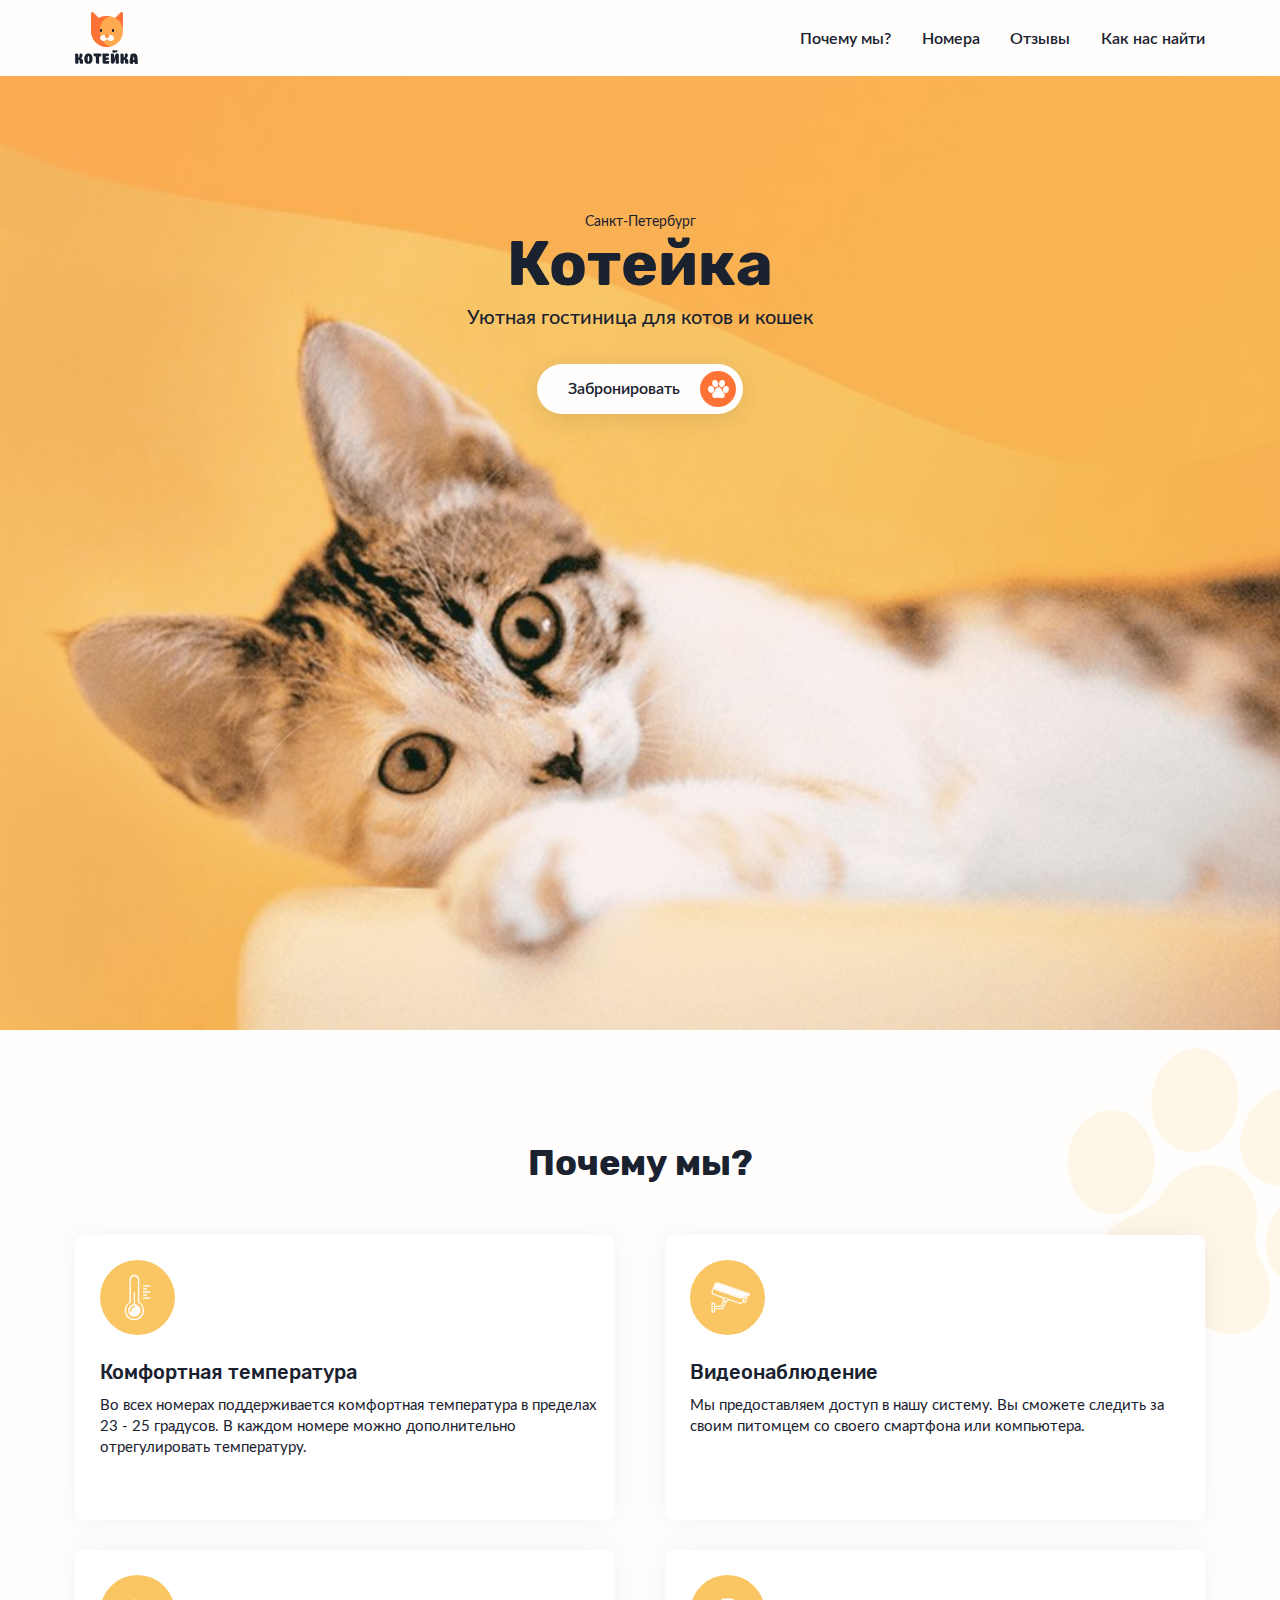
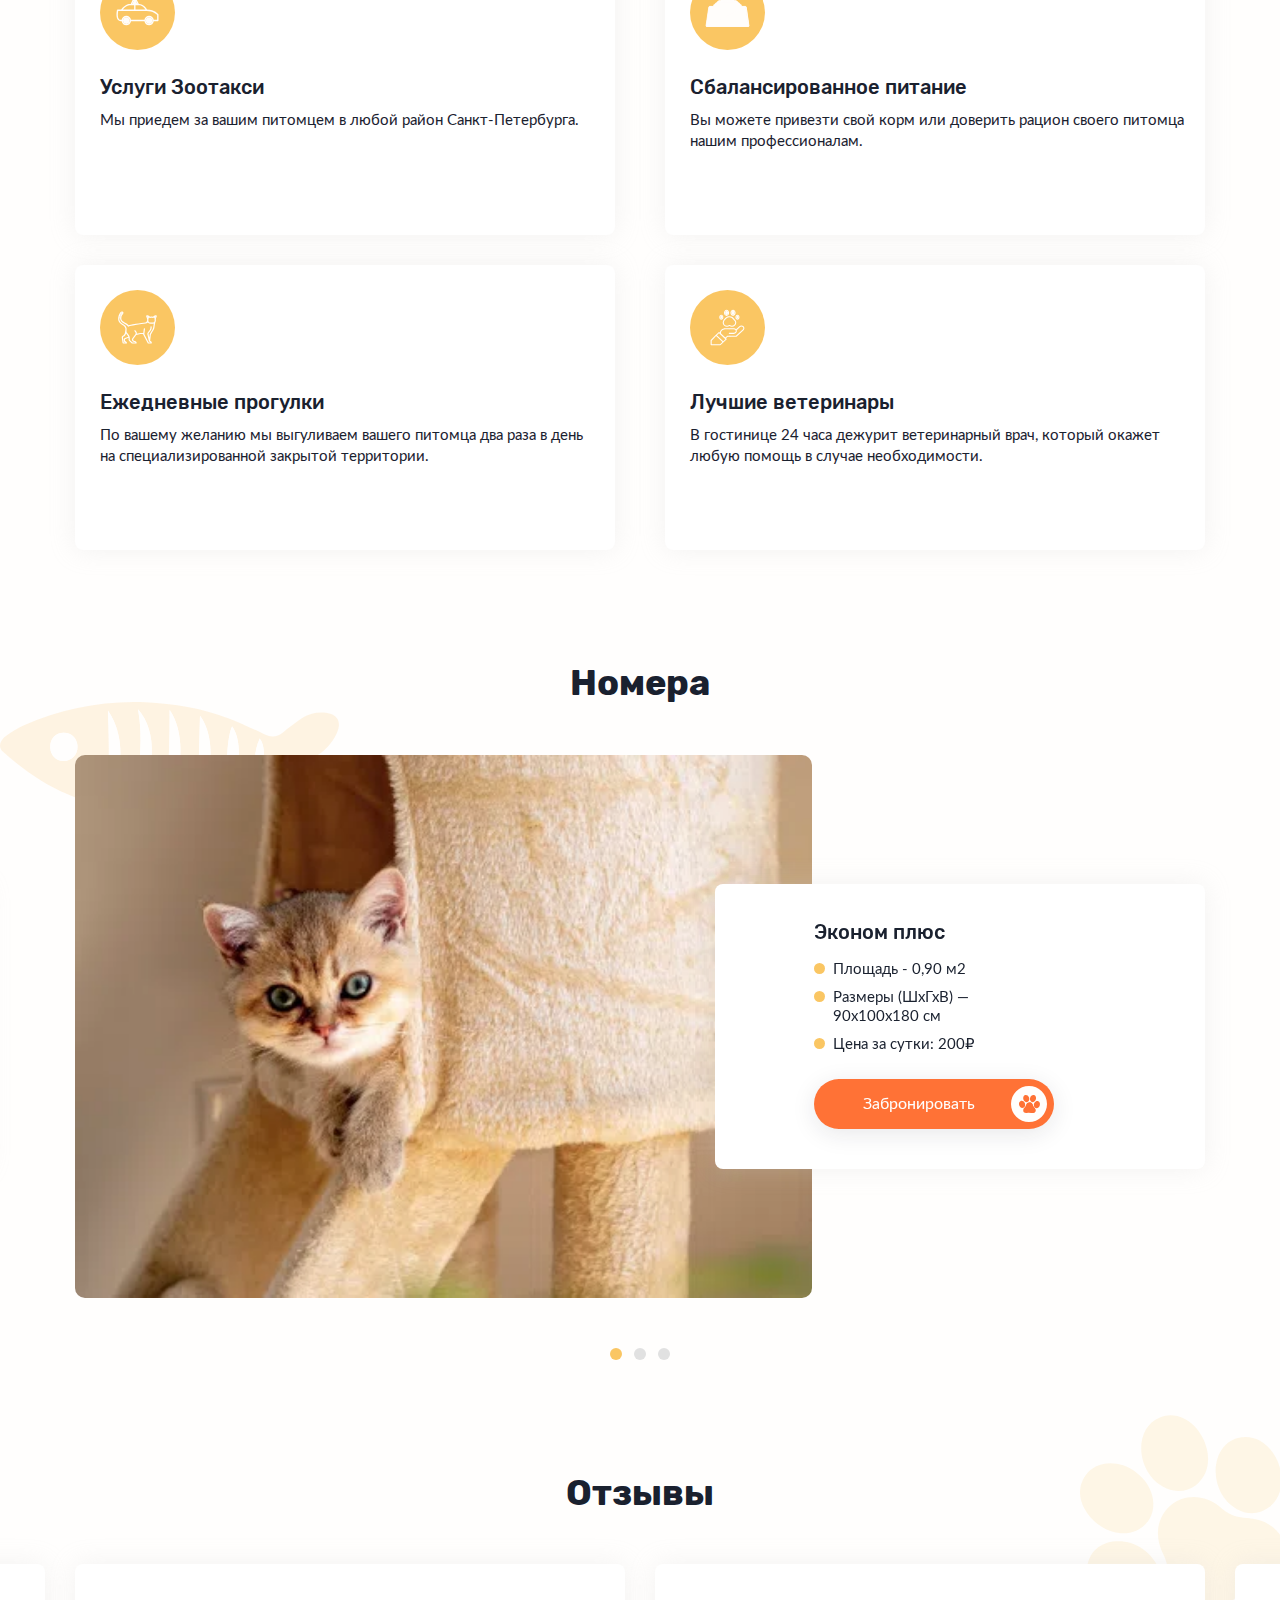
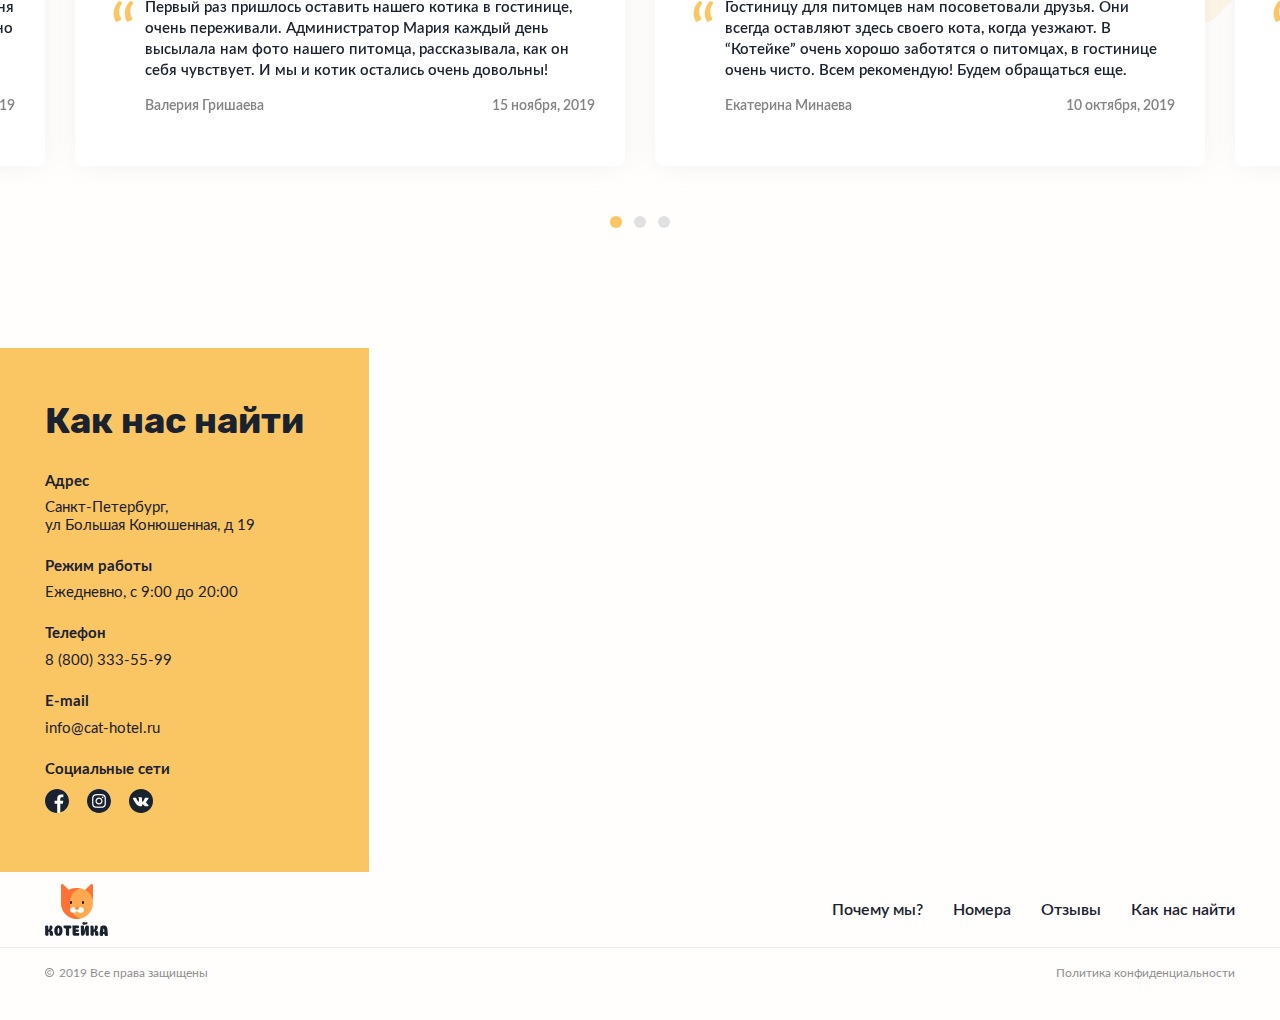
==== commit fd7d464a: "Add files via upload" ====
--- a/index.html
+++ b/index.html
@@ -18,7 +18,7 @@
 
     <link rel="stylesheet" href="css/swiper.min.css">
     <link rel="stylesheet" href="css/style.min.css">
-    <script src="https://api-maps.yandex.ru/2.1/?lang=ru_RU">
+    <script src="https://api-maps.yandex.ru/2.1/?lang=ru_RU" async>
     // apikey=ваш API-ключ&  - УБРАТЬ В ОСТАЛЬНЫХ ФАЙЛАХ
     </script>
 </head>
--- a/css/style.min.css
+++ b/css/style.min.css
@@ -1,2 +1,2 @@
-@charset "UTF-8";.filter__input,.visually-hidden{border:0;clip:rect(0 0 0 0);overflow:hidden}*,::after,::before{margin:0;padding:0;border:0;box-sizing:border-box;-webkit-user-select:none;-moz-user-select:none;-ms-user-select:none;user-select:none}html{scroll-behavior:smooth}h1,h2,h3,h4,h5,h6{margin:0}ul{list-style:none}img{max-width:100%;height:auto}a{margin:0;padding:0;text-decoration:none;color:#1A212F}fieldset{padding:0}body{min-width:320px;margin:0 auto;font-family:Lato,Arial,Helvetica,sans-serif;color:#1A212F;background-color:#FFFEFD}.apartaments-item__title,.catalog-apartaments__title,.description-title,.header-contacts__phone,.header-contacts__title,.header-menu__link,.section-title{font-family:Rubik,Arial,Helvetica,sans-serif}body.body-lock{overflow:hidden}.visually-hidden{position:absolute;width:1px;height:1px;margin:-1px;padding:0}.header{padding-left:4.6875%;padding-right:4.6875%}.header__nav{position:relative;display:flex;justify-content:space-between;align-items:center;min-height:62px}.header-menu__mobile-contacts,.logo{display:block}.logo{width:46px;height:38px}.header__menu-button{width:40px;height:40px;border:none;outline:0;background-color:transparent;transition:.3s;right:-8px}.header__menu-button::after,.header__menu-button::before{width:24px;left:8px;border-radius:2px;background-color:#1A212F}.custom-select::before,.header__menu-button::after,.header__menu-button::before{transition:.2s;content:""}.header__logo,.header__menu-button{position:relative;z-index:7}.header__menu-button::before{position:absolute;height:2px;top:12px;box-shadow:0 7px 0 0 #1A212F}.header__menu-button::after{position:absolute;height:2px;bottom:12px}.banner__body,.header-menu,.intro,.popup__error-message,.popup__error-message span{background-color:#FAC663}.header-menu{position:absolute;min-height:519px;top:0;left:-105.2%;right:-5.2%;padding-left:5.2%;padding-top:95px;z-index:-1;opacity:0;transition:.3s ease-in}.apartaments-item__text span,.nav-menu__item--mobile-disabled{display:none}.header--mobile-menu-active .header__menu-button::before{width:21px;left:10px;top:20px;-webkit-transform:rotate(45deg);transform:rotate(45deg);box-shadow:none}.header--mobile-menu-active .header__menu-button::after{width:21px;left:10px;bottom:18px;-webkit-transform:rotate(-45deg);transform:rotate(-45deg)}.header--mobile-menu-active .header-menu{z-index:6;opacity:1;left:-5.2%;transition:.3s ease-out}.header-menu__item{margin-bottom:15px}.header-contacts__title,.header-menu__link{font-weight:500;font-size:20px;line-height:24px}.header-contacts__title{margin-bottom:32px}.header-contacts__phone{display:block;font-size:16px;color:#1A212F;margin-bottom:20px}.footer-menu,.social-list{display:flex}.social-list__link{display:block;width:24px;height:27px;margin-right:20px;font-size:0;background-size:24px}.social-list__link--facebook{background-image:url(../img/icon-facebook.svg);background-repeat:no-repeat;background-position:center}.social-list__link--instagram{background-image:url(../img/icon-instagram.svg);background-repeat:no-repeat;background-position:center}.social-list__link--vk{background-image:url(../img/icon-vk.svg);background-repeat:no-repeat;background-position:center}.intro{min-height:457px;height:142vw;max-height:675px;background-image:url(../img/intro-background-mobile.jpg);background-size:cover;background-repeat:no-repeat;background-position:center bottom;text-align:center}.intro__content{padding-top:45px;margin-bottom:35px}.intro__city{font-weight:400;font-size:12px;line-height:14px}.intro__title{margin-bottom:10px;font-family:Rubik;font-weight:700;font-size:44px;line-height:49px}.intro__description{font-weight:500;font-size:16px;line-height:19px}.cover-button{display:block;width:206px;height:50px;padding-top:16px;padding-right:32px;background-color:#FFFEFD;background-image:url(../img/button-paw.svg);background-repeat:no-repeat;background-position:right 7px top 7px;box-shadow:0 5px 25px rgba(26,33,47,.1);border-radius:25px;font-weight:600;font-size:16px;line-height:19px}.intro__button{margin:0 auto}.features{background-image:url(../img/background-paw-1.svg);background-repeat:no-repeat;background-size:144px auto;background-position:right -45px top 37px;padding:64px 4.6875% 30px}.section-title{text-align:center;font-weight:700;font-size:28px;line-height:33px}.features__title{margin-bottom:33px}.features__item{min-width:290px;margin:0 auto 30px;padding:110px 25px 19px;background:25px 25px #FFF;box-shadow:0 0 25px rgba(208,208,208,.25);border-radius:8px;background-size:60px}.apartaments,.features__item--food,.features__item--temperature,.features__item--veterinarians,.features__item--video,.features__item--walk,.features__item--zootaxi{background-repeat:no-repeat}.features__item:last-child{margin-bottom:0}.description-title{font-style:normal;font-weight:500;font-size:18px;line-height:140%}.features__item__title{margin-bottom:9px}.features__text{font-size:15px;line-height:140%}.features__item--temperature{background-image:url(../img/features-item-1.svg)}.features__item--video{background-image:url(../img/features-item-2.svg)}.features__item--zootaxi{background-image:url(../img/features-item-3.svg)}.features__item--food{background-image:url(../img/features-item-4.svg)}.features__item--walk{background-image:url(../img/features-item-5.svg)}.features__item--veterinarians{background-image:url(../img/features-item-6.svg)}.apartaments{padding-top:35px;background-image:url(../img/background-fish.svg);background-size:150px auto;background-position:0 72px}.apartaments__title{margin-bottom:33px}.apartaments__slider{min-width:290px;margin:0 auto;padding-bottom:37px;padding-left:4.6875%;padding-right:4.6875%}.apartaments__list{margin-bottom:30px}.apartaments-item__image{width:100%;border-radius:8px 8px 0 0}.apartaments-item__description-wrap{width:240px;margin:0 auto}.apartaments-item__description{margin-top:-4px;padding:20px 25px 25px;background:#FFF;box-shadow:0 0 25px rgba(208,208,208,.25);border-radius:0 0 8px 8px}.apartaments-item__link,.button-done,.popup__submit,.room__to-book{box-shadow:0 5px 25px rgba(26,33,47,.1)}.apartaments-item__title{margin-bottom:18px;font-style:normal;font-weight:500;font-size:20px;line-height:24px}.apartaments-item__text{margin-bottom:20px}.apartaments-item__sub-text{padding-left:19px;position:relative;margin-bottom:9px;font-size:15px;line-height:19px}.apartaments-item__sub-text:last-child{margin-bottom:0}.apartaments-item__sub-text::before{content:"";display:block;position:absolute;width:11px;height:11px;border-radius:50%;left:0;top:3px;background:#FAC663}.apartaments-item__link{display:block;width:240px;height:50px;margin:0 auto;padding-top:16px;padding-left:49px;background:url(../img/button-paw-revere.svg) right 7px top 7px no-repeat #FF7236;border-radius:25px;color:#FFFEFD}.feedback-item__information,.swiper-buttons-container{display:none}.swiper-container-horizontal>.swiper-pagination-bullets,.swiper-pagination-custom,.swiper-pagination-fraction{bottom:20px}.swiper-pagination-bullet{width:12px;height:12px;background:#E1E1E1;opacity:1}.swiper-container-horizontal>.swiper-pagination-bullets .swiper-pagination-bullet{margin:0 6px}.swiper-pagination-bullet-active{background:#FAC663}.feedback{padding-top:40px;background-image:url(../img/background-paw-2.svg);background-repeat:no-repeat;background-size:145px auto;background-position:right -42px top 8px}.feedback__slider{width:100%;min-width:290px;margin:0 auto;padding:33px 4.6875% 65px}.feedback-item{position:relative;min-height:130px;background:#FFF;box-shadow:0 0 25px rgba(208,208,208,.25);border-radius:8px;padding:22px 20px 20px 56px;font-weight:600;font-size:15px;line-height:140%}.feedback-item::before{content:'“';position:absolute;top:42px;left:25px;font-weight:500;font-size:54px;color:#FAC663}.contacts{padding-top:46px}.contacts__text{background:#FAC663;padding:34px 4.6875% 39px}.contacts__title{text-align:left;margin-bottom:31px}.contacts-item{margin-bottom:23px}.contacts-item:last-child{margin-bottom:0}.contacts-item__title{font-weight:700;font-size:15px;line-height:18px;margin-bottom:8px}.contacts-item__link,.contacts-item__text{font-weight:400;font-size:15px;line-height:18px;color:#1A212F}.social-list--smaller-distance .social-list__link{margin-right:18px}.contacts__map{height:300px;overflow:hidden}.footer__nav{border-bottom:1px solid #EFEFEF;padding:30px 4.6875% 25px}.footer__logo{margin-bottom:23px}.footer-menu{flex-wrap:wrap}.copyright,.custom-select{display:flex;flex-direction:column}.footer-menu__item{width:45%;margin-bottom:13px}.footer-menu__item:nth-child(2n){margin-bottom:0}.footer-menu__item:nth-child(1){order:1}.footer-menu__item:nth-child(2){order:3}.footer-menu__item:nth-child(3){order:2}.footer-menu__item:nth-child(4){order:4}.footer-menu__link{font-weight:600;font-size:16px;line-height:19px}.copyright{font-weight:400;font-size:12px;line-height:14px;color:#8F8F8F;padding:12px 4.6875% 25px}.copyright__rights{padding-left:14px;background-image:url(../img/icon-copyright.svg);background-repeat:no-repeat;background-position:0 2px;margin-bottom:15px}.catalog-apartaments{position:relative;padding-left:4.6875%;padding-right:4.6875%;margin-top:34px;padding-bottom:70px}.catalog-apartaments__header{margin-bottom:30px}.catalog-apartaments__title{margin-bottom:33px;font-weight:700;font-size:28px;line-height:33px}.catalog-apartaments__filter-button,.custom-select{height:35px;background:#FFF;box-shadow:0 2px 12px rgba(173,152,143,.18);border-radius:25px}.catalog-apartaments__controls{display:flex;font-family:Lato,Arial,Helvetica,sans-serif;font-size:14px;line-height:17px}.catalog-apartaments__filter-button{width:111px;padding-left:37px;font-weight:600;text-align:left;background-image:url(../img/apartaments-catalog/filter-icon.svg);background-repeat:no-repeat;background-size:12px auto;background-position:15px 10px}.custom-select{position:relative;width:154px;margin-left:auto;font-weight:400;cursor:pointer;overflow:hidden}.custom-select::before{position:absolute;top:14px;right:14px;z-index:2;display:block;width:14px;height:8px;background-image:url(../img/apartaments-catalog/select-open-arrow.svg);background-repeat:no-repeat;background-position:0 0}.custom-select--open{box-shadow:0 0 0 0 transparent;outline:0;overflow:visible}.filter__input:focus+.filter__label::before,.popup__input--date:focus+.date-cover{outline:-webkit-focus-ring-color auto 5px}.custom-select--open::before{-webkit-transform:rotateX(180deg);transform:rotateX(180deg)}.custom-select__list{position:absolute;left:0;right:0;top:0;display:flex;flex-direction:column;background-color:#fff;border-radius:4px;box-shadow:0 2px 12px rgba(173,152,143,.18)}.popup,.popup-filter{position:fixed;top:0;transition:opacity .2s;overflow-x:hidden;opacity:0}.custom-select__list--hidden{display:none}.custom-select__item{display:block;padding-top:10px;padding-bottom:8px;padding-left:25px;background-color:transparent;cursor:pointer;background-repeat:no-repeat;background-position-x:14px;background-position-y:11px}.custom-select__item:hover{background-color:#f5f5f5}.custom-select__current .custom-select__item:hover,.popup-close-button{background-color:transparent}.custom-select__item--area-up,.custom-select__item--price-up{background-image:url(../img/apartaments-catalog/apartaments-select-arrow-up.svg)}.custom-select__item--area-down,.custom-select__item--price-down{background-image:url(../img/apartaments-catalog/apartaments-select-arrow-down.svg)}.popup-filter{left:0;width:100%;height:100%;z-index:9;overflow-y:auto;background:rgba(255,254,253,.8)}.popup-filter--close{display:none}.popup-content{min-height:100%;display:flex;justify-content:center;align-items:center;padding:60px 10px}.catalog-apartaments__filter{position:relative;width:290px;background:#FFFEFD;box-shadow:0 4px 25px rgba(153,153,153,.25);border-radius:6px;transition:-webkit-transform .2s;transition:transform .2s;transition:transform .2s,-webkit-transform .2s;-webkit-transform:scale(.8);transform:scale(.8);padding:48px 25px 50px}.catalog-apartaments__filter--close{display:none}.equipment-list,.equipment-wrap,.filter-buttons,.price-button-wrap{display:flex}.filter__close{right:7px;top:7px}.popup-close-button{position:absolute;width:40px;height:40px;background-image:url(../img/close-button-image.svg);background-repeat:no-repeat;background-position:center;font-size:0;cursor:pointer}.filter__price{margin-bottom:28px}.subsection-title{margin-bottom:15px;font-weight:500;font-size:16px;line-height:19px}.price-input,.subsection-title__symbol{line-height:17px;font-size:14px}.price-input{box-sizing:border-box;padding:8px;width:99px;border:1px solid #E1E1E1;font-family:Lato;color:#1A212F;-webkit-appearance:textfield;-moz-appearance:textfield;appearance:textfield}.price-input:last-child{margin-left:14px}.price-input::-webkit-input-placeholder{font-family:Lato;font-size:14px;line-height:17px;color:#1A212F}.price-input::-moz-placeholder{font-family:Lato;font-size:14px;line-height:17px;color:#1A212F}.price-input:-ms-input-placeholder{font-family:Lato;font-size:14px;line-height:17px;color:#1A212F}.price-input::-ms-input-placeholder{font-family:Lato;font-size:14px;line-height:17px;color:#1A212F}.price-input::placeholder{font-family:Lato;font-size:14px;line-height:17px;color:#1A212F}.price-input::-webkit-inner-spin-button{-webkit-appearance:none}.price-input::-webkit-outer-spin-button{-webkit-appearance:none}.filter__area{margin-bottom:26px}.filter-list__item:not(:last-child){height:24px;margin-bottom:15px}.filter__input{cursor:pointer;position:absolute;width:1px;height:1px;margin:-1px;padding:0}.filter__label{position:relative;padding-left:34px;font-size:14px;line-height:26px;cursor:pointer}.filter__label::before{content:"";position:absolute;left:0;width:24px;height:24px;border:1px solid #E1E1E1;background-position:left 5px top 7px;background-repeat:no-repeat;background-size:12px auto}.filter__input:checked+.filter__label::before{background-image:url(../img/apartaments-catalog/filter-checkbox.svg)}.filter__equipment{margin-bottom:33px}.filter-buttons{flex-direction:column;font-weight:600;font-size:14px;line-height:17px}.filter-button{width:100%;height:42px;border-radius:25px;cursor:pointer}.filter-buttons__apply{margin-bottom:15px;background:#FAC663}.filter-buttons__reset{border:2px solid #FAC663;background-color:transparent}.catalog-apartaments__item{box-shadow:0 0 25px rgba(208,208,208,.25);border-radius:6px;overflow:hidden}.catalog-item:not(:last-child){margin-bottom:30px}.image-container{width:100%;height:57.8125vw}.catalog-item__image{width:100%;height:100%;-o-object-fit:cover;object-fit:cover;-o-object-position:center;object-position:center}.catalog-item__description-wrap{padding-bottom:24px;background:#FFF;border-left:1px solid #E1E1E1;border-right:1px solid #E1E1E1;border-bottom:1px solid #E1E1E1;border-radius:0 0 6px 6px}.catalog-item__description{width:250px;padding-left:5px;margin:0 auto 19px;padding-top:20px}.catalog-item__title{margin-bottom:13px;font-family:Rubik,Arial,Helvetica,sans-serif;font-weight:500;font-size:20px;line-height:24px}.catalog-item__link,.catalog-item__price{font-family:Lato,Arial,Helvetica,sans-serif}.catalog-item__parameters{font-weight:400;font-size:14px;line-height:17px}.catalog-item__parameter{margin-bottom:8px}.equipment-wrap{justify-content:flex-start}.catalog-item__equipment{margin-top:-2px}.equipment-list__item{position:relative;margin-left:12px}.equipment-list__item:first-child{padding-top:2px}.equipment-list__item:first-child .equipment-list__title{left:-30px}.equipment-list__item:nth-child(2) .equipment-list__title,.equipment-list__item:nth-child(3) .equipment-list__title{right:-34px}.equipment-list__item:nth-child(4) .equipment-list__title{right:-10px}.equipment-list__item::before{content:"";display:none;position:absolute;top:-21px;left:2px;z-index:10;width:13px;height:13px;background-color:#FFFEFD;border-right:1px solid #FAC663;border-bottom:1px solid #FAC663;-webkit-transform:rotate(45deg);transform:rotate(45deg)}.equipment-list__title{display:none;position:absolute;top:-46px;background:#FFFEFD;padding:8px 10px;border-radius:4px;border:1px solid #FAC663;box-shadow:0 4px 12px rgba(173,152,143,.18);font-weight:600;font-size:12px;line-height:14px;white-space:nowrap}.catalog-item__link,.room__to-book{background-image:url(../img/button-paw-revere.svg);background-repeat:no-repeat;color:#FFFEFD}.equipment-list__item:hover .equipment-list__title,.equipment-list__item:hover::before{display:block}.catalog-item__price{font-weight:500;font-size:18px;line-height:21px}.catalog-item__price:first-child{margin-left:6px}.catalog-item__link-wrap{padding:0 8.3333%}.catalog-item__link{display:block;width:240px;height:46px;margin:0 auto;padding-top:15px;padding-right:29px;background-color:#FF7236;border-radius:25px;background-position:right 6px top 6px;background-size:34px;font-weight:600;font-size:14px;line-height:17px;text-align:center}.banner__title,.room__title{font-family:Rubik,Arial,Helvetica,sans-serif}.room{padding-left:4.6875%;padding-right:4.6875%;padding-top:40px;margin-bottom:17px}.room__images{margin-bottom:33px}.gallery-top{border-radius:8px;margin-bottom:16px}.gallery-top__slide{height:89.925vw}.gallery-thumbs{border-radius:4px}.gallery-thumbs__slide{height:20.3689vw;border-radius:4px}.room__image{display:block;width:100%;height:100%;margin:0;padding:0;-o-object-fit:cover;object-fit:cover}.gallery-top__slide .room__image{border-radius:8px}.gallery-thumbs__slide .room__image{border-radius:4px}.room__description{width:290px;margin:0 auto}.room__title{font-weight:700;font-size:28px;line-height:33px;margin-bottom:21px}.room__parameters{font-size:15px;line-height:18px;margin-bottom:26px}.room__parameter:not(:last-child){margin-bottom:13px}.room__equipment{margin-top:-2px}.equipment__item{display:flex;align-items:flex-start;margin-bottom:15px}.equipment__image{margin-right:10px}.equipment__title{line-height:15px;padding-top:2px}.room__price{font-weight:500;font-size:18px;line-height:22px}.banner__title,.popup__title{font-weight:700;text-align:center}.room__to-book{display:block;width:100%;height:50px;padding-left:76px;padding-top:16px;background-color:#FF7236;background-position:right 7px top 7px;border-radius:25px;cursor:pointer}.banner{padding-left:4.6875%;padding-right:4.6875%;margin-bottom:24px}.banner__body{width:100%;height:155vw;min-height:496px;max-height:734px;border-radius:8px;background-image:url(../img/apartaments-catalog/banner-paw.svg),url(../img/apartaments-catalog/banner-foto-mobile.jpg);background-repeat:no-repeat,no-repeat;background-position:-36px -24px,center bottom;background-size:auto,cover}.banner__content{padding-top:45px}.banner__title{font-size:24px;line-height:28px;margin-bottom:11px}.banner__accent{font-size:37px;line-height:38px}.banner__text{font-weight:400;font-size:15px;line-height:140%;text-align:center;margin-bottom:24px}.bunner__button{margin:0 auto;text-align:center}.popup{width:100%;height:100%;left:0;z-index:100;background:rgba(255,254,253,.8);overflow-y:auto}.popup-animation{opacity:1}.popup--close{display:none}.popup-wrap{min-height:100%;position:relative;padding:10px}.popup__booking,.popup__feedback{position:absolute;left:50%;top:2vh;margin-left:-145px;width:290px;padding-bottom:15px;background-color:#FFFEFD;box-shadow:0 0 25px rgba(153,153,153,.25);border-radius:10px;background-repeat:no-repeat;transition:-webkit-transform .2s;transition:transform .2s;transition:transform .2s,-webkit-transform .2s;-webkit-transform:scale(.8);transform:scale(.8)}.popup-inner-animation{transition:-webkit-transform .2s cubic-bezier(.9,1.84,.54,1.31);transition:transform .2s cubic-bezier(.9,1.84,.54,1.31);transition:transform .2s cubic-bezier(.9,1.84,.54,1.31),-webkit-transform .2s cubic-bezier(.9,1.84,.54,1.31);-webkit-transform:scale(1);transform:scale(1)}.popup__booking{padding-top:14px;padding-left:15px;padding-right:15px;background-image:url(../img/popup-background.svg);background-position:-13px -22px}.popup__close{right:7px;top:7px}.popup__title{font-family:Rubik,Arial,Helvetica,sans-serif;font-size:24px;line-height:28px;margin-bottom:15px}.popup__input{width:100%;height:52px;border:1px solid #D7D7D7;border-radius:25px;margin-bottom:20px;padding:0 19px}.popup__input::-webkit-input-placeholder{font-weight:400;font-size:15px;line-height:50px;color:#1A212F}.popup__input::-moz-placeholder{font-weight:400;font-size:15px;line-height:50px;color:#1A212F}.popup__input:-ms-input-placeholder{font-weight:400;font-size:15px;line-height:50px;color:#1A212F}.popup__input::-ms-input-placeholder{font-weight:400;font-size:15px;line-height:50px;color:#1A212F}.popup__input::placeholder{font-weight:400;font-size:15px;line-height:50px;color:#1A212F}.date-cover,.popup__date-text{font-weight:400;font-size:15px;line-height:18px}.popup__date{margin-bottom:15px}.popup__date-text{margin-top:-2px;margin-bottom:10px}.popup__date-wrap{display:flex;justify-content:space-between}.popup__date-max,.popup__date-min{display:flex;justify-content:flex-start;align-items:center}.date-item-wrap{position:relative;width:107px;height:52px;margin-left:5px;cursor:pointer}.date-cover{position:absolute;left:0;right:0;top:0;bottom:0;border:1px solid #D7D7D7;border-radius:25px;text-align:center;padding-top:17px}.popup__input--date{position:absolute;left:0;right:0;top:0;bottom:0;z-index:2;width:inherit;margin:0;padding:0;opacity:0;cursor:pointer}.popup__input--date:focus+.date-cover{outline-offset:0}.popup__input--date::-webkit-datetime-edit{display:none}.popup__input--date::-webkit-calendar-picker-indicator{position:absolute;left:-24px;top:0;width:100px;height:46px;border-radius:25px;color:transparent;background:0 0}.button-done,.popup__submit{height:50px;background-color:#FF7236;background-image:url(../img/button-paw-revere.svg);background-repeat:no-repeat;background-position:top 7px right 7px;border-radius:25px;font-weight:600;font-size:16px;line-height:19px;color:#FFFEFD;text-align:left;cursor:pointer}.popup__submit{width:260px;padding-left:47px}.popup__submit:disabled{-webkit-filter:grayscale(1);filter:grayscale(1);cursor:auto}.popup__feedback{padding-top:55px;margin-bottom:20px;text-align:center;background-image:url(../img/popup-feedback-background.svg);background-position:-23px 187px}.popup__title--feedback{margin-bottom:11px}.popup__text{font-weight:400;font-size:16px;line-height:140%;text-align:center;padding:0 63px;margin-bottom:29px}.button-done{min-width:122px;margin:0 auto;padding-left:34px}.popup__error-message{position:absolute;left:15px;max-width:260px;padding:9px;border-radius:10px;border:2px solid #000;color:#000;transition-duration:.2s;opacity:0;-webkit-transform:translateY(-9px);transform:translateY(-9px);text-align:center}.popup__error-message span{width:20px;height:20px;border-right:2px solid #000;border-bottom:2px solid #000;position:absolute;left:25px;bottom:-12px;-webkit-transform:rotate(45deg);transform:rotate(45deg)}@media (min-width:768px){.features,.header{padding-left:5.859375%}.header{padding-right:5.859375%}.header__nav{position:static;display:flex;justify-content:space-between;align-items:center;min-height:76px}.logo{width:63px;height:52px}.header__menu-button{display:none}.header-menu{position:static;min-height:0;padding:2px 0 0;background-color:transparent;z-index:0;opacity:1;transition:0s;width:405px;display:flex;justify-content:space-between}.header-menu__item{margin-bottom:0}.header-menu__mobile-contacts{display:none}.nav-menu__item--mobile-disabled{display:block}.header-menu__link{font-family:Lato,Arial,Helvetica,sans-serif;font-style:normal;font-weight:600;font-size:16px;line-height:19px}.intro{min-height:868px;max-height:954px;background-image:url(../img/intro-background-tablet.jpg)}.intro__content{padding-top:136px;margin-bottom:34px}.intro__city{font-size:14px;line-height:17px}.intro__title{margin-bottom:8px;font-size:62px;line-height:67px}.intro__description{font-size:20px;line-height:24px}.features{padding-top:111px;padding-right:5.859375%;background-size:378px auto;background-position:right -124px top -14px}.section-title{font-size:36px;line-height:43px}.features__title{margin-bottom:51px}.features-list{display:flex;flex-wrap:wrap;justify-content:space-between}.features__item{width:47.7876%;min-height:285px;margin:0 0 30px;padding:123px 18px 20px 25px;background-size:75px}.features__item:last-child{margin-bottom:30px}.description-title{font-size:20px}.apartaments{padding-top:51px;background-size:339px auto;background-position:0 92px}.apartaments__title{margin-bottom:51px}.apartaments__slider{padding-bottom:56px;padding-left:5.859375%;padding-right:5.859375%}.apartaments-item{display:flex;align-items:center;justify-content:space-between}.apartaments-item picture{width:65.1917%;height:auto}.apartaments-item__image{width:100%;height:auto;border-radius:10px;vertical-align:bottom}.apartaments-item__description-wrap{margin-left:14%}.apartaments-item__description{width:50.8849%;margin:0 0 0 -16%;padding:36px 26px 40px 40px;border-radius:8px;max-width:490px}.apartaments-item__title{margin-bottom:16px}.apartaments-item__text{margin-bottom:25px}.apartaments-item__text br{display:none}.apartaments-item__text span{display:inline}.apartaments-item__button{width:206px;margin:auto 0 0}.feedback-item,.feedback-wrapper{width:65.1917%}.feedback{padding-top:87px;background-size:298px auto;background-position:right -52px top -9px}.feedback__slider{padding:50px 5.859375% 86px}.feedback-item{min-height:202px;padding:33px 30px 30px 70px}.feedback-item::before{top:60px;left:35px;font-size:72px}.feedback-item__text{margin-bottom:17px}.feedback-item__information{display:flex;justify-content:space-between;margin-top:auto;font-size:14px;line-height:17px;color:#848484}.contacts{width:100%;display:flex;padding-top:96px}.contacts__text{flex:0 0 369px;min-height:522px;padding:51px 45px 58px}.contacts__map{height:auto;flex-grow:1;flex-shrink:1}.footer__nav{display:flex;justify-content:space-between;align-items:center;padding:12px 45px 11px}.footer__logo{margin-bottom:0}.footer-menu{display:flex;flex-wrap:nowrap}.footer-menu__item{width:auto;margin-bottom:0;margin-left:30px}.footer-menu__item:nth-child(1){order:1}.footer-menu__item:nth-child(2){order:2}.footer-menu__item:nth-child(3){order:3}.footer-menu__item:nth-child(4){order:4}.copyright{flex-direction:row;justify-content:space-between;padding:18px 45px 25px}.catalog-apartaments{padding-left:5.8593%;padding-right:5.8593%;margin-top:51px;padding-bottom:90px}.catalog-apartaments__header{margin-bottom:40px;display:flex;justify-content:space-between}.catalog-apartaments__title{margin-bottom:0;font-size:36px;line-height:43px}.catalog-apartaments__controls{padding-top:9px}.catalog-apartaments__filter-button{width:121px;padding-left:43px;background-position:21px 10px}.custom-select{width:174px}.custom-select::before{top:14px;right:19px}.filter__close,.popup__close{right:12px;top:12px}.catalog-apartaments__sort-button{margin-left:30px}.custom-select__item{padding-left:30px;background-position-x:19px;background-position-y:11px}.catalog-apartaments__filter{width:332px;padding:48px 60px 50px}.filter-button{width:185px}.catalog-apartaments__list{display:flex;flex-wrap:wrap}.catalog-apartaments__item{flex:0 0 47.7876%}.catalog-apartaments__item:nth-child(2n){margin-left:auto}.catalog-item:last-child{margin-bottom:30px}.image-container{height:24.0885vw}.catalog-item__description{width:284px}.catalog-item__link-wrap{padding:0 7.3333%}.banner,.room{padding-right:5.8593%}.catalog-item__link{width:274px}.banner{padding-left:5.8593%}.banner__body{width:100%;height:46.7447vw;min-height:auto;max-height:none;border-radius:10px;background-image:url(../img/apartaments-catalog/banner-paw.svg),url(../img/apartaments-catalog/banner-foto-tablet.jpg);background-position:-51px -43px,center bottom;background-size:201px auto,cover}.banner__content{padding-top:9%;padding-left:7.4%}.banner__title{font-size:36px;line-height:39px;text-align:left;margin-bottom:13px}.banner__accent{font-size:56px;line-height:56px}.banner__text{text-align:left;margin-bottom:29px}.bunner__button{margin:0}.room{padding-left:5.8593%;padding-top:60px;margin-bottom:60px;display:flex}.room__images{width:46.0937vw;margin:0 59px 0 0}.gallery-top{margin-bottom:21px}.gallery-top__slide{height:37.5vw}.gallery-thumbs__slide{height:10.15625vw}.room__description{display:flex;flex-direction:column;width:265px;margin:0}.room__title{font-size:36px;line-height:43px;margin-top:-9px;margin-bottom:26px}.room__parameter:not(:last-child){margin-bottom:15px}.room__to-book{width:206px;padding-left:30px;padding-top:16px;margin-top:auto}.popup-wrap{position:static;display:flex;justify-content:center;align-items:center}.popup__booking,.popup__feedback{position:static;margin-left:0;width:502px}.popup__booking.visually-hidden,.popup__feedback.visually-hidden{position:absolute;width:1px;height:1px;margin:-1px;border:0;padding:0;clip:rect(0 0 0 0);overflow:hidden}.popup__title{font-size:28px;line-height:33px;margin-bottom:43px}.popup__input{padding:0 30px}.popup__booking{padding-top:53px;background-position:-33px -31px;background-size:125px;padding-left:30px;padding-right:30px;text-align:center}.popup__input::-webkit-input-placeholder{font-size:16px;line-height:46px}.popup__input::-moz-placeholder{font-size:16px;line-height:46px}.popup__input:-ms-input-placeholder{font-size:16px;line-height:46px}.popup__input::-ms-input-placeholder{font-size:16px;line-height:46px}.popup__input::placeholder{font-size:16px;line-height:46px}.date-cover,.popup__date-text{font-size:16px;line-height:19px}.popup__date{display:flex;align-items:center;justify-content:space-between;margin-bottom:50px}.popup__date-text{margin:0;padding-left:6px}.popup__date-wrap{flex:0 0 327px}.date-item-wrap{width:132px;margin-left:10px}.date-cover{padding-left:20px;text-align:left}.popup__submit{width:230px;padding-left:32px}.popup__feedback{padding-top:63px;background-position:-38px 132px;background-size:181px}.popup__title--feedback{margin-bottom:14px}.popup__text{margin-bottom:44px}.popup__error-message{left:30px;max-width:442px}}@media (min-width:1366px){.features,.header{padding-right:98px}body{width:1366px}.header{padding-left:98px}.intro{min-height:504px;height:auto;padding-left:198px;background-image:url(../img/intro-background-desctop.jpg);text-align:left}.intro__content{padding-top:149px}.intro__title{margin-bottom:10px}.cover-button{padding-top:17px;padding-left:30px}.intro__button{margin:0}.features{padding-top:131px;padding-left:98px;background-size:300px auto;background-position:right -1px top 10px}.features__title{margin-bottom:62px}.features__item,.features__item:last-child{margin-bottom:19px}.features__item{width:370px;min-height:321px;padding:148px 30px 22px;background-size:91px;background-position:30px 30px}.description-title{font-size:22px}.features__text{font-size:16px}.apartaments{padding-top:82px;background-size:484px auto;background-position:0 99px}.apartaments__title{margin-bottom:61px}.apartaments__slider{padding-bottom:61px;padding-left:168px;padding-right:168px}.apartaments-item__image{width:600px}.apartaments-item__description{width:500px;margin-left:-140px;padding:34px 40px 40px 100px;border-radius:8px;display:flex;flex-direction:column}.apartaments-item__title{margin-bottom:24px;font-size:22px;line-height:26px}.apartaments-item__sub-text{margin-bottom:14px;font-size:16px;line-height:19px}.apartaments-item__sub-text::before{width:13px;height:13px;top:2px}.swiper-buttons-container{width:82px;display:flex;justify-content:space-between;position:absolute;right:168px;bottom:12px}.swiper-button-next,.swiper-button-prev{position:static;display:block;top:444px;font-size:0;width:36px;height:36px;border-radius:100%;margin:0;background-color:#FFF;box-shadow:0 2px 12px rgba(173,152,143,.25);background-repeat:no-repeat;background-size:6px 10px}.swiper-button-prev{background-image:url(../img/slider-button-prev.svg);background-position:left 14px center}.swiper-button-next{background-image:url(../img/slider-button-next.svg);background-position:right 14px center}.swiper-button-next:after,.swiper-button-prev:after{content:'';font-family:swiper-icons;font-size:0;letter-spacing:0;line-height:0}.contacts-item__link,.contacts-item__text,.contacts-item__title,.room__parameters{font-size:16px;line-height:19px}.feedback{padding-top:119px;background-size:406px auto;background-position:right -48px top -48px}.feedback__slider{padding-top:60px;padding-left:98px;padding-right:98px}.feedback-item{padding:33px 35px 35px 70px;font-weight:500;font-size:16px}.contacts{width:100%;display:flex;padding-top:128px}.contacts__text{flex:0 0 568px;min-height:580px;padding:62px 45px 58px 198px}.contacts__title{margin-bottom:38px}.contacts-item{margin-bottom:26px}.contacts-item__title{margin-bottom:10px}.copyright,.footer__nav{padding-left:198px;padding-right:198px}.catalog-apartaments{padding-left:98px;padding-right:98px;margin-top:61px;padding-bottom:108px}.catalog-item__equipment,.room__to-book{margin-top:0}.catalog-apartaments__header{margin-bottom:50px}.catalog-apartaments__filter-button{display:none}.catalog-apartaments__filter--close{display:block}.catalog-apartaments__wrap{display:flex}.popup-filter{position:static;width:auto;height:auto;z-index:9;opacity:1;transition:opacity 0s;overflow-y:auto;overflow-x:auto;background:rgba(255,254,253,.8)}.popup-filter--close{display:block}.popup-content{min-height:none;display:block;padding:0}.catalog-apartaments__filter{position:static;width:240px;margin-left:0;box-shadow:none;border-radius:0;opacity:1;-webkit-transform:scale(1);transform:scale(1);padding:0}.filter__close{display:none}.subsection-title{line-height:15px;margin-bottom:16px}.price-input{padding:2px 4px;width:100px}.banner,.room{padding-right:98px}.price-input:last-child{margin-left:10px}.filter__price{margin-bottom:35px}.filter__area{margin-bottom:32px}.filter-list__item:not(:last-child){height:20px}.filter__label{line-height:24px;padding-left:31px;padding-top:5px;padding-bottom:5px}.filter__label::before{width:20px;height:20px;background-position:left 4px top 5px}.filter-buttons{width:185px}.catalog-apartaments__list{flex:0 0 870px;margin-left:auto;align-items:flex-start}.catalog-apartaments__item{flex:0 0 270px;transition:box-shadow .2s ease-in-out}.catalog-apartaments__item:hover{box-shadow:0 0 25px rgba(208,208,208,.7)}.catalog-apartaments__item:nth-child(2n){margin-left:0}.catalog-apartaments__item:not(:nth-child(3n)){margin-right:30px}.image-container{height:185px}.catalog-item__description{width:auto;padding-left:19px;margin-bottom:20px}.catalog-item__parameter{margin-right:7px}.equipment-list__item{margin-left:7px}.equipment-list__image{width:16px;height:auto}.catalog-item__link{width:230px}.banner{padding-left:98px;margin-bottom:12px}.banner__body{width:1170px;height:379px;background-image:url(../img/apartaments-catalog/banner-paw.svg),url(../img/apartaments-catalog/banner-foto-desctop.jpg);background-position:-52px -68px,center bottom;background-size:317px auto,cover}.banner__content{padding-top:70px;padding-left:270px}.banner__text{font-size:16px}.bunner__button{padding-top:16px;padding-left:0}.room{padding-left:98px;padding-top:70px;margin-bottom:49px;background-image:url(../img/apartaments-catalog/room-background-paw.svg);background-repeat:no-repeat;background-position-x:1069px;background-position-y:-3px}.room__images{width:600px;margin-right:70px;display:flex;flex-direction:row-reverse;justify-content:space-between}.gallery-top{height:396px;margin:0;flex:0 0 500px}.gallery-top__slide{height:396px}.gallery-thumbs{height:396px;flex:0 0 100px;margin:0}.gallery-thumbs-wrapper{width:70px}.room__title{margin-bottom:30px}.room__parameters{margin-bottom:23px}.room__parameter:not(:last-child){margin-bottom:17px}.popup{width:100vw}.popup__booking,.popup__feedback{width:570px;padding-bottom:70px}.popup__close{right:28px;top:28px;background-size:19px}.popup__input{padding:4px 30px 0}.popup__booking{padding-top:63px;background-position:-15px -23px;padding-left:70px;padding-right:70px}.popup__date-text{padding:0}.popup__date-wrap{flex:0 0 321px}.date-item-wrap{width:129px}.popup__feedback{padding-top:63px;background-position:-38px 132px;background-size:181px}.popup__title--feedback{margin-bottom:14px}.popup__text{margin-bottom:44px}.popup__error-message{left:70px;max-width:430px}}
+@charset "UTF-8";.header__menu-button,a{background-color:transparent}button,hr,input{overflow:visible}img,legend{max-width:100%}progress,sub,sup{vertical-align:baseline}@font-face{font-family:Rubik;font-style:normal;font-weight:500;src:local("Rubik Medium"),local("Rubik-Medium"),url(../fonts/Rubik-Medium.woff2) format("woff2"),url(../fonts/Rubik-Medium.woff) format("woff");font-display:swap}@font-face{font-family:Rubik;font-style:normal;font-weight:700;src:local("Rubik Bold"),local("Rubik-Bold"),url(../fonts/Rubik-Bold.woff2) format("woff2"),url(../fonts/Rubik-Bold.woff) format("woff");font-display:swap}@font-face{font-family:Lato;font-style:normal;font-weight:400;src:local("Lato Regular"),local("Lato-Regular"),url(../fonts/Lato-Regular.woff2) format("woff2"),url(../fonts/Lato-Regular.woff) format("woff");font-display:swap}@font-face{font-family:Lato;font-style:normal;font-weight:500;src:local("Lato-Medium"),local("Lato-Medium"),url(../fonts/Lato-Medium.woff2) format("woff2"),url(../fonts/Lato-Medium.woff) format("woff");font-display:swap}@font-face{font-family:Lato;font-style:normal;font-weight:600;src:local("Lato Semibold"),local("Lato-Semibold"),url(../fonts/Lato-Semibold.woff2) format("woff2"),url(../fonts/Lato-Semibold.woff) format("woff");font-display:swap}@font-face{font-family:Lato;font-style:normal;font-weight:700;src:local("Lato Bold"),local("Lato-Bold"),url(../fonts/Lato-Bold.woff2) format("woff2"),url(../fonts/Lato-Bold.woff) format("woff");font-display:swap}/*! normalize.css v8.0.1 | MIT License | github.com/necolas/normalize.css */html{line-height:1.15;-webkit-text-size-adjust:100%;scroll-behavior:smooth}details,main{display:block}h1{font-size:2em}hr{box-sizing:content-box;height:0}code,kbd,pre,samp{font-family:monospace,monospace;font-size:1em}a{margin:0;padding:0;text-decoration:none;color:#1A212F}abbr[title]{border-bottom:none;text-decoration:underline;text-decoration:underline dotted}b,strong{font-weight:bolder}small{font-size:80%}sub,sup{font-size:75%;line-height:0;position:relative}sub{bottom:-.25em}sup{top:-.5em}img{border-style:none;height:auto}button,input,optgroup,select,textarea{font-family:inherit;font-size:100%;line-height:1.15;margin:0}button,select{text-transform:none}[type=button],[type=reset],[type=submit],button{-webkit-appearance:button}[type=button]::-moz-focus-inner,[type=reset]::-moz-focus-inner,[type=submit]::-moz-focus-inner,button::-moz-focus-inner{border-style:none;padding:0}[type=button]:-moz-focusring,[type=reset]:-moz-focusring,[type=submit]:-moz-focusring,button:-moz-focusring{outline:ButtonText dotted 1px}legend{box-sizing:border-box;color:inherit;display:table;padding:0;white-space:normal}textarea{overflow:auto}[type=checkbox],[type=radio]{box-sizing:border-box;padding:0}[type=number]::-webkit-inner-spin-button,[type=number]::-webkit-outer-spin-button{height:auto}[type=search]{-webkit-appearance:textfield;outline-offset:-2px}[type=search]::-webkit-search-decoration{-webkit-appearance:none}::-webkit-file-upload-button{-webkit-appearance:button;font:inherit}summary{display:list-item}[hidden],template{display:none}*,::after,::before{margin:0;padding:0;border:0;box-sizing:border-box;-webkit-user-select:none;-moz-user-select:none;-ms-user-select:none;user-select:none}h1,h2,h3,h4,h5,h6{margin:0}ul{list-style:none}fieldset{padding:0}body{min-width:320px;margin:0 auto;font-family:Lato,Arial,Helvetica,sans-serif;color:#1A212F;background-color:#FFFEFD}.apartaments-item__title,.catalog-apartaments__title,.description-title,.header-contacts__phone,.header-contacts__title,.header-menu__link,.section-title{font-family:Rubik,Arial,Helvetica,sans-serif}body.body-lock{overflow:hidden}.visually-hidden{position:absolute;width:1px;height:1px;margin:-1px;border:0;padding:0;clip:rect(0 0 0 0);overflow:hidden}.header{padding-left:4.6875%;padding-right:4.6875%}.header__nav{position:relative;display:flex;justify-content:space-between;align-items:center;min-height:62px}.header-menu__mobile-contacts,.logo{display:block}.logo{width:46px;height:38px}.header__menu-button{width:40px;height:40px;border:none;outline:0;transition:.3s;right:-8px}.header__menu-button::after,.header__menu-button::before{width:24px;left:8px;border-radius:2px;background-color:#1A212F}.custom-select::before,.header__menu-button::after,.header__menu-button::before{transition:.2s;content:""}.header__logo,.header__menu-button{position:relative;z-index:7}.header__menu-button::before{position:absolute;height:2px;top:12px;box-shadow:0 7px 0 0 #1A212F}.header__menu-button::after{position:absolute;height:2px;bottom:12px}.banner__body,.header-menu,.intro,.popup__error-message,.popup__error-message span{background-color:#FAC663}.header-menu{position:absolute;min-height:519px;top:0;left:-105.2%;right:-5.2%;padding-left:5.2%;padding-top:95px;z-index:-1;opacity:0;transition:.3s ease-in}.apartaments-item__text span,.nav-menu__item--mobile-disabled{display:none}.header--mobile-menu-active .header__menu-button::before{width:21px;left:10px;top:20px;-webkit-transform:rotate(45deg);transform:rotate(45deg);box-shadow:none}.header--mobile-menu-active .header__menu-button::after{width:21px;left:10px;bottom:18px;-webkit-transform:rotate(-45deg);transform:rotate(-45deg)}.header--mobile-menu-active .header-menu{z-index:6;opacity:1;left:-5.2%;transition:.3s ease-out}.header-menu__item{margin-bottom:15px}.header-contacts__title,.header-menu__link{font-weight:500;font-size:20px;line-height:24px}.header-contacts__title{margin-bottom:32px}.header-contacts__phone{display:block;font-size:16px;color:#1A212F;margin-bottom:20px}.footer-menu,.social-list{display:flex}.social-list__link{display:block;width:24px;height:27px;margin-right:20px;font-size:0;background-size:24px}.social-list__link--facebook{background-image:url(../img/icon-facebook.svg);background-repeat:no-repeat;background-position:center}.social-list__link--instagram{background-image:url(../img/icon-instagram.svg);background-repeat:no-repeat;background-position:center}.social-list__link--vk{background-image:url(../img/icon-vk.svg);background-repeat:no-repeat;background-position:center}.intro{min-height:457px;height:142vw;max-height:675px;background-image:url(../img/intro-background-mobile.jpg);background-size:cover;background-repeat:no-repeat;background-position:center bottom;text-align:center}.intro__content{padding-top:45px;margin-bottom:35px}.intro__city{font-weight:400;font-size:12px;line-height:14px}.intro__title{margin-bottom:10px;font-family:Rubik;font-weight:700;font-size:44px;line-height:49px}.intro__description{font-weight:500;font-size:16px;line-height:19px}.cover-button{display:block;width:206px;height:50px;padding-top:16px;padding-right:32px;background-color:#FFFEFD;background-image:url(../img/button-paw.svg);background-repeat:no-repeat;background-position:right 7px top 7px;box-shadow:0 5px 25px rgba(26,33,47,.1);border-radius:25px;font-weight:600;font-size:16px;line-height:19px}.intro__button{margin:0 auto}.features{background-image:url(../img/background-paw-1.svg);background-repeat:no-repeat;background-size:144px auto;background-position:right -45px top 37px;padding:64px 4.6875% 30px}.section-title{text-align:center;font-weight:700;font-size:28px;line-height:33px}.features__title{margin-bottom:33px}.features__item{min-width:290px;margin:0 auto 30px;padding:110px 25px 19px;background:25px 25px #FFF;box-shadow:0 0 25px rgba(208,208,208,.25);border-radius:8px;background-size:60px}.apartaments,.features__item--food,.features__item--temperature,.features__item--veterinarians,.features__item--video,.features__item--walk,.features__item--zootaxi{background-repeat:no-repeat}.features__item:last-child{margin-bottom:0}.description-title{font-style:normal;font-weight:500;font-size:18px;line-height:140%}.features__item__title{margin-bottom:9px}.features__text{font-size:15px;line-height:140%}.features__item--temperature{background-image:url(../img/features-item-1.svg)}.features__item--video{background-image:url(../img/features-item-2.svg)}.features__item--zootaxi{background-image:url(../img/features-item-3.svg)}.features__item--food{background-image:url(../img/features-item-4.svg)}.features__item--walk{background-image:url(../img/features-item-5.svg)}.features__item--veterinarians{background-image:url(../img/features-item-6.svg)}.apartaments{padding-top:35px;background-image:url(../img/background-fish.svg);background-size:150px auto;background-position:0 72px}.apartaments__title{margin-bottom:33px}.apartaments__slider{min-width:290px;margin:0 auto;padding-bottom:37px;padding-left:4.6875%;padding-right:4.6875%}.apartaments__list{margin-bottom:30px}.apartaments-item__image{width:100%;border-radius:8px 8px 0 0}.apartaments-item__description-wrap{width:240px;margin:0 auto}.apartaments-item__description{margin-top:-4px;padding:20px 25px 25px;background:#FFF;box-shadow:0 0 25px rgba(208,208,208,.25);border-radius:0 0 8px 8px}.apartaments-item__link,.button-done,.popup__submit,.room__to-book{box-shadow:0 5px 25px rgba(26,33,47,.1)}.apartaments-item__title{margin-bottom:18px;font-style:normal;font-weight:500;font-size:20px;line-height:24px}.apartaments-item__text{margin-bottom:20px}.apartaments-item__sub-text{padding-left:19px;position:relative;margin-bottom:9px;font-size:15px;line-height:19px}.apartaments-item__sub-text:last-child{margin-bottom:0}.apartaments-item__sub-text::before{content:"";display:block;position:absolute;width:11px;height:11px;border-radius:50%;left:0;top:3px;background:#FAC663}.apartaments-item__link{display:block;width:240px;height:50px;margin:0 auto;padding-top:16px;padding-left:49px;background:url(../img/button-paw-revere.svg) right 7px top 7px no-repeat #FF7236;border-radius:25px;color:#FFFEFD}.feedback-item__information,.swiper-buttons-container{display:none}.swiper-container-horizontal>.swiper-pagination-bullets,.swiper-pagination-custom,.swiper-pagination-fraction{bottom:20px}.swiper-pagination-bullet{width:12px;height:12px;background:#E1E1E1;opacity:1}.swiper-container-horizontal>.swiper-pagination-bullets .swiper-pagination-bullet{margin:0 6px}.swiper-pagination-bullet-active{background:#FAC663}.feedback{padding-top:40px;background-image:url(../img/background-paw-2.svg);background-repeat:no-repeat;background-size:145px auto;background-position:right -42px top 8px}.feedback__slider{width:100%;min-width:290px;margin:0 auto;padding:33px 4.6875% 65px}.feedback-item{position:relative;min-height:130px;background:#FFF;box-shadow:0 0 25px rgba(208,208,208,.25);border-radius:8px;padding:22px 20px 20px 56px;font-weight:600;font-size:15px;line-height:140%}.feedback-item::before{content:'“';position:absolute;top:42px;left:25px;font-weight:500;font-size:54px;color:#FAC663}.contacts{padding-top:46px}.contacts__text{background:#FAC663;padding:34px 4.6875% 39px}.contacts__title{text-align:left;margin-bottom:31px}.contacts-item{margin-bottom:23px}.contacts-item:last-child{margin-bottom:0}.contacts-item__title{font-weight:700;font-size:15px;line-height:18px;margin-bottom:8px}.contacts-item__link,.contacts-item__text{font-weight:400;font-size:15px;line-height:18px;color:#1A212F}.social-list--smaller-distance .social-list__link{margin-right:18px}.contacts__map{height:300px;overflow:hidden}.footer__nav{border-bottom:1px solid #EFEFEF;padding:30px 4.6875% 25px}.footer__logo{margin-bottom:23px}.footer-menu{flex-wrap:wrap}.copyright,.custom-select{display:flex;flex-direction:column}.footer-menu__item{width:45%;margin-bottom:13px}.footer-menu__item:nth-child(2n){margin-bottom:0}.footer-menu__item:nth-child(1){order:1}.footer-menu__item:nth-child(2){order:3}.footer-menu__item:nth-child(3){order:2}.footer-menu__item:nth-child(4){order:4}.footer-menu__link{font-weight:600;font-size:16px;line-height:19px}.copyright{font-weight:400;font-size:12px;line-height:14px;color:#8F8F8F;padding:12px 4.6875% 25px}.copyright__rights{padding-left:14px;background-image:url(../img/icon-copyright.svg);background-repeat:no-repeat;background-position:0 2px;margin-bottom:15px}.catalog-apartaments{position:relative;padding-left:4.6875%;padding-right:4.6875%;margin-top:34px;padding-bottom:70px}.catalog-apartaments__header{margin-bottom:30px}.catalog-apartaments__title{margin-bottom:33px;font-weight:700;font-size:28px;line-height:33px}.catalog-apartaments__filter-button,.custom-select{height:35px;background:#FFF;box-shadow:0 2px 12px rgba(173,152,143,.18);border-radius:25px}.catalog-apartaments__controls{display:flex;font-family:Lato,Arial,Helvetica,sans-serif;font-size:14px;line-height:17px}.catalog-apartaments__filter-button{width:111px;padding-left:37px;font-weight:600;text-align:left;background-image:url(../img/apartaments-catalog/filter-icon.svg);background-repeat:no-repeat;background-size:12px auto;background-position:15px 10px}.custom-select{position:relative;width:154px;margin-left:auto;font-weight:400;cursor:pointer;overflow:hidden}.custom-select::before{position:absolute;top:14px;right:14px;z-index:2;display:block;width:14px;height:8px;background-image:url(../img/apartaments-catalog/select-open-arrow.svg);background-repeat:no-repeat;background-position:0 0}.custom-select--open{box-shadow:0 0 0 0 transparent;outline:0;overflow:visible}.filter__input:focus+.filter__label::before,.popup__input--date:focus+.date-cover{outline:-webkit-focus-ring-color auto 5px}.custom-select--open::before{-webkit-transform:rotateX(180deg);transform:rotateX(180deg)}.custom-select__list{position:absolute;left:0;right:0;top:0;display:flex;flex-direction:column;background-color:#fff;border-radius:4px;box-shadow:0 2px 12px rgba(173,152,143,.18)}.popup,.popup-filter{position:fixed;top:0;transition:opacity .2s;overflow-x:hidden;opacity:0}.custom-select__list--hidden{display:none}.custom-select__item{display:block;padding-top:10px;padding-bottom:8px;padding-left:25px;background-color:transparent;cursor:pointer;background-repeat:no-repeat;background-position-x:14px;background-position-y:11px}.custom-select__item:hover{background-color:#f5f5f5}.custom-select__current .custom-select__item:hover,.popup-close-button{background-color:transparent}.custom-select__item--area-up,.custom-select__item--price-up{background-image:url(../img/apartaments-catalog/apartaments-select-arrow-up.svg)}.custom-select__item--area-down,.custom-select__item--price-down{background-image:url(../img/apartaments-catalog/apartaments-select-arrow-down.svg)}.popup-filter{left:0;width:100%;height:100%;z-index:9;overflow-y:auto;background:rgba(255,254,253,.8)}.popup-filter--close{display:none}.popup-content{min-height:100%;display:flex;justify-content:center;align-items:center;padding:60px 10px}.catalog-apartaments__filter{position:relative;width:290px;background:#FFFEFD;box-shadow:0 4px 25px rgba(153,153,153,.25);border-radius:6px;transition:-webkit-transform .2s;transition:transform .2s;transition:transform .2s,-webkit-transform .2s;-webkit-transform:scale(.8);transform:scale(.8);padding:48px 25px 50px}.catalog-apartaments__filter--close{display:none}.equipment-list,.equipment-wrap,.filter-buttons,.price-button-wrap{display:flex}.filter__close{right:7px;top:7px}.popup-close-button{position:absolute;width:40px;height:40px;background-image:url(../img/close-button-image.svg);background-repeat:no-repeat;background-position:center;font-size:0;cursor:pointer}.filter__price{margin-bottom:28px}.subsection-title{margin-bottom:15px;font-weight:500;font-size:16px;line-height:19px}.price-input,.subsection-title__symbol{line-height:17px;font-size:14px}.price-input{box-sizing:border-box;padding:8px;width:99px;border:1px solid #E1E1E1;font-family:Lato;color:#1A212F;-webkit-appearance:textfield;-moz-appearance:textfield;appearance:textfield}.price-input:last-child{margin-left:14px}.price-input::-webkit-input-placeholder{font-family:Lato;font-size:14px;line-height:17px;color:#1A212F}.price-input::-moz-placeholder{font-family:Lato;font-size:14px;line-height:17px;color:#1A212F}.price-input:-ms-input-placeholder{font-family:Lato;font-size:14px;line-height:17px;color:#1A212F}.price-input::-ms-input-placeholder{font-family:Lato;font-size:14px;line-height:17px;color:#1A212F}.price-input::placeholder{font-family:Lato;font-size:14px;line-height:17px;color:#1A212F}.price-input::-webkit-inner-spin-button{-webkit-appearance:none}.price-input::-webkit-outer-spin-button{-webkit-appearance:none}.filter__area{margin-bottom:26px}.filter-list__item:not(:last-child){height:24px;margin-bottom:15px}.filter__input{cursor:pointer;position:absolute;width:1px;height:1px;margin:-1px;border:0;padding:0;clip:rect(0 0 0 0);overflow:hidden}.filter__label{position:relative;padding-left:34px;font-size:14px;line-height:26px;cursor:pointer}.filter__label::before{content:"";position:absolute;left:0;width:24px;height:24px;border:1px solid #E1E1E1;background-position:left 5px top 7px;background-repeat:no-repeat;background-size:12px auto}.filter__input:checked+.filter__label::before{background-image:url(../img/apartaments-catalog/filter-checkbox.svg)}.filter__equipment{margin-bottom:33px}.filter-buttons{flex-direction:column;font-weight:600;font-size:14px;line-height:17px}.filter-button{width:100%;height:42px;border-radius:25px;cursor:pointer}.filter-buttons__apply{margin-bottom:15px;background:#FAC663}.filter-buttons__reset{border:2px solid #FAC663;background-color:transparent}.catalog-apartaments__item{box-shadow:0 0 25px rgba(208,208,208,.25);border-radius:6px;overflow:hidden}.catalog-item:not(:last-child){margin-bottom:30px}.image-container{width:100%;height:57.8125vw}.catalog-item__image{width:100%;height:100%;-o-object-fit:cover;object-fit:cover;-o-object-position:center;object-position:center}.catalog-item__description-wrap{padding-bottom:24px;background:#FFF;border-left:1px solid #E1E1E1;border-right:1px solid #E1E1E1;border-bottom:1px solid #E1E1E1;border-radius:0 0 6px 6px}.catalog-item__description{width:250px;padding-left:5px;margin:0 auto 19px;padding-top:20px}.catalog-item__title{margin-bottom:13px;font-family:Rubik,Arial,Helvetica,sans-serif;font-weight:500;font-size:20px;line-height:24px}.catalog-item__link,.catalog-item__price{font-family:Lato,Arial,Helvetica,sans-serif}.catalog-item__parameters{font-weight:400;font-size:14px;line-height:17px}.catalog-item__parameter{margin-bottom:8px}.equipment-wrap{justify-content:flex-start}.catalog-item__equipment{margin-top:-2px}.equipment-list__item{position:relative;margin-left:12px}.equipment-list__item:first-child{padding-top:2px}.equipment-list__item:first-child .equipment-list__title{left:-30px}.equipment-list__item:nth-child(2) .equipment-list__title,.equipment-list__item:nth-child(3) .equipment-list__title{right:-34px}.equipment-list__item:nth-child(4) .equipment-list__title{right:-10px}.equipment-list__item::before{content:"";display:none;position:absolute;top:-21px;left:2px;z-index:10;width:13px;height:13px;background-color:#FFFEFD;border-right:1px solid #FAC663;border-bottom:1px solid #FAC663;-webkit-transform:rotate(45deg);transform:rotate(45deg)}.equipment-list__title{display:none;position:absolute;top:-46px;background:#FFFEFD;padding:8px 10px;border-radius:4px;border:1px solid #FAC663;box-shadow:0 4px 12px rgba(173,152,143,.18);font-weight:600;font-size:12px;line-height:14px;white-space:nowrap}.catalog-item__link,.room__to-book{background-image:url(../img/button-paw-revere.svg);background-repeat:no-repeat;color:#FFFEFD}.equipment-list__item:hover .equipment-list__title,.equipment-list__item:hover::before{display:block}.catalog-item__price{font-weight:500;font-size:18px;line-height:21px}.catalog-item__price:first-child{margin-left:6px}.catalog-item__link-wrap{padding:0 8.3333%}.catalog-item__link{display:block;width:240px;height:46px;margin:0 auto;padding-top:15px;padding-right:29px;background-color:#FF7236;border-radius:25px;background-position:right 6px top 6px;background-size:34px;font-weight:600;font-size:14px;line-height:17px;text-align:center}.banner__title,.room__title{font-family:Rubik,Arial,Helvetica,sans-serif}.room{padding-left:4.6875%;padding-right:4.6875%;padding-top:40px;margin-bottom:17px}.room__images{margin-bottom:33px}.gallery-top{border-radius:8px;margin-bottom:16px}.gallery-top__slide{height:89.925vw}.gallery-thumbs{border-radius:4px}.gallery-thumbs__slide{height:20.3689vw;border-radius:4px}.room__image{display:block;width:100%;height:100%;margin:0;padding:0;-o-object-fit:cover;object-fit:cover}.gallery-top__slide .room__image{border-radius:8px}.gallery-thumbs__slide .room__image{border-radius:4px}.room__description{width:290px;margin:0 auto}.room__title{font-weight:700;font-size:28px;line-height:33px;margin-bottom:21px}.room__parameters{font-size:15px;line-height:18px;margin-bottom:26px}.room__parameter:not(:last-child){margin-bottom:13px}.room__equipment{margin-top:-2px}.equipment__item{display:flex;align-items:flex-start;margin-bottom:15px}.equipment__image{margin-right:10px}.equipment__title{line-height:15px;padding-top:2px}.room__price{font-weight:500;font-size:18px;line-height:22px}.banner__title,.popup__title{font-weight:700;text-align:center}.room__to-book{display:block;width:100%;height:50px;padding-left:76px;padding-top:16px;background-color:#FF7236;background-position:right 7px top 7px;border-radius:25px;cursor:pointer}.banner{padding-left:4.6875%;padding-right:4.6875%;margin-bottom:24px}.banner__body{width:100%;height:155vw;min-height:496px;max-height:734px;border-radius:8px;background-image:url(../img/apartaments-catalog/banner-paw.svg),url(../img/apartaments-catalog/banner-foto-mobile.jpg);background-repeat:no-repeat,no-repeat;background-position:-36px -24px,center bottom;background-size:auto,cover}.banner__content{padding-top:45px}.banner__title{font-size:24px;line-height:28px;margin-bottom:11px}.banner__accent{font-size:37px;line-height:38px}.banner__text{font-weight:400;font-size:15px;line-height:140%;text-align:center;margin-bottom:24px}.bunner__button{margin:0 auto;text-align:center}.popup{width:100%;height:100%;left:0;z-index:100;background:rgba(255,254,253,.8);overflow-y:auto}.popup-animation{opacity:1}.popup--close{display:none}.popup-wrap{min-height:100%;position:relative;padding:10px}.popup__booking,.popup__feedback{position:absolute;left:50%;top:2vh;margin-left:-145px;width:290px;padding-bottom:15px;background-color:#FFFEFD;box-shadow:0 0 25px rgba(153,153,153,.25);border-radius:10px;background-repeat:no-repeat;transition:-webkit-transform .2s;transition:transform .2s;transition:transform .2s,-webkit-transform .2s;-webkit-transform:scale(.8);transform:scale(.8)}.popup-inner-animation{transition:-webkit-transform .2s cubic-bezier(.9,1.84,.54,1.31);transition:transform .2s cubic-bezier(.9,1.84,.54,1.31);transition:transform .2s cubic-bezier(.9,1.84,.54,1.31),-webkit-transform .2s cubic-bezier(.9,1.84,.54,1.31);-webkit-transform:scale(1);transform:scale(1)}.popup__booking{padding-top:14px;padding-left:15px;padding-right:15px;background-image:url(../img/popup-background.svg);background-position:-13px -22px}.popup__close{right:7px;top:7px}.popup__title{font-family:Rubik,Arial,Helvetica,sans-serif;font-size:24px;line-height:28px;margin-bottom:15px}.popup__input{width:100%;height:52px;border:1px solid #D7D7D7;border-radius:25px;margin-bottom:20px;padding:0 19px}.popup__input::-webkit-input-placeholder{font-weight:400;font-size:15px;line-height:50px;color:#1A212F}.popup__input::-moz-placeholder{font-weight:400;font-size:15px;line-height:50px;color:#1A212F}.popup__input:-ms-input-placeholder{font-weight:400;font-size:15px;line-height:50px;color:#1A212F}.popup__input::-ms-input-placeholder{font-weight:400;font-size:15px;line-height:50px;color:#1A212F}.popup__input::placeholder{font-weight:400;font-size:15px;line-height:50px;color:#1A212F}.date-cover,.popup__date-text{font-weight:400;font-size:15px;line-height:18px}.popup__date{margin-bottom:15px}.popup__date-text{margin-top:-2px;margin-bottom:10px}.popup__date-wrap{display:flex;justify-content:space-between}.popup__date-max,.popup__date-min{display:flex;justify-content:flex-start;align-items:center}.date-item-wrap{position:relative;width:107px;height:52px;margin-left:5px;cursor:pointer}.date-cover{position:absolute;left:0;right:0;top:0;bottom:0;border:1px solid #D7D7D7;border-radius:25px;text-align:center;padding-top:17px}.popup__input--date{position:absolute;left:0;right:0;top:0;bottom:0;z-index:2;width:inherit;margin:0;padding:0;opacity:0;cursor:pointer}.popup__input--date:focus+.date-cover{outline-offset:0}.popup__input--date::-webkit-datetime-edit{display:none}.popup__input--date::-webkit-calendar-picker-indicator{position:absolute;left:-24px;top:0;width:100px;height:46px;border-radius:25px;color:transparent;background:0 0}.button-done,.popup__submit{height:50px;background-color:#FF7236;background-image:url(../img/button-paw-revere.svg);background-repeat:no-repeat;background-position:top 7px right 7px;border-radius:25px;font-weight:600;font-size:16px;line-height:19px;color:#FFFEFD;text-align:left;cursor:pointer}.popup__submit{width:260px;padding-left:47px}.popup__submit:disabled{-webkit-filter:grayscale(1);filter:grayscale(1);cursor:auto}.popup__feedback{padding-top:55px;margin-bottom:20px;text-align:center;background-image:url(../img/popup-feedback-background.svg);background-position:-23px 187px}.popup__title--feedback{margin-bottom:11px}.popup__text{font-weight:400;font-size:16px;line-height:140%;text-align:center;padding:0 63px;margin-bottom:29px}.button-done{min-width:122px;margin:0 auto;padding-left:34px}.popup__error-message{position:absolute;left:15px;max-width:260px;padding:9px;border-radius:10px;border:2px solid #000;color:#000;transition-duration:.2s;opacity:0;-webkit-transform:translateY(-9px);transform:translateY(-9px);text-align:center}.popup__error-message span{width:20px;height:20px;border-right:2px solid #000;border-bottom:2px solid #000;position:absolute;left:25px;bottom:-12px;-webkit-transform:rotate(45deg);transform:rotate(45deg)}@media (min-width:768px){.features,.header{padding-left:5.859375%}.header{padding-right:5.859375%}.header__nav{position:static;display:flex;justify-content:space-between;align-items:center;min-height:76px}.logo{width:63px;height:52px}.header__menu-button{display:none}.header-menu{position:static;min-height:0;padding:2px 0 0;background-color:transparent;z-index:0;opacity:1;transition:0s;width:405px;display:flex;justify-content:space-between}.header-menu__item{margin-bottom:0}.header-menu__mobile-contacts{display:none}.nav-menu__item--mobile-disabled{display:block}.header-menu__link{font-family:Lato,Arial,Helvetica,sans-serif;font-style:normal;font-weight:600;font-size:16px;line-height:19px}.intro{min-height:868px;max-height:954px;background-image:url(../img/intro-background-tablet.jpg)}.intro__content{padding-top:136px;margin-bottom:34px}.intro__city{font-size:14px;line-height:17px}.intro__title{margin-bottom:8px;font-size:62px;line-height:67px}.intro__description{font-size:20px;line-height:24px}.features{padding-top:111px;padding-right:5.859375%;background-size:378px auto;background-position:right -124px top -14px}.section-title{font-size:36px;line-height:43px}.features__title{margin-bottom:51px}.features-list{display:flex;flex-wrap:wrap;justify-content:space-between}.features__item{width:47.7876%;min-height:285px;margin:0 0 30px;padding:123px 18px 20px 25px;background-size:75px}.features__item:last-child{margin-bottom:30px}.description-title{font-size:20px}.apartaments{padding-top:51px;background-size:339px auto;background-position:0 92px}.apartaments__title{margin-bottom:51px}.apartaments__slider{padding-bottom:56px;padding-left:5.859375%;padding-right:5.859375%}.apartaments-item{display:flex;align-items:center;justify-content:space-between}.apartaments-item picture{width:65.1917%;height:auto}.apartaments-item__image{width:100%;height:auto;border-radius:10px;vertical-align:bottom}.apartaments-item__description-wrap{margin-left:14%}.apartaments-item__description{width:50.8849%;margin:0 0 0 -16%;padding:36px 26px 40px 40px;border-radius:8px;max-width:490px}.apartaments-item__title{margin-bottom:16px}.apartaments-item__text{margin-bottom:25px}.apartaments-item__text br{display:none}.apartaments-item__text span{display:inline}.apartaments-item__button{width:206px;margin:auto 0 0}.feedback-item,.feedback-wrapper{width:65.1917%}.feedback{padding-top:87px;background-size:298px auto;background-position:right -52px top -9px}.feedback__slider{padding:50px 5.859375% 86px}.feedback-item{min-height:202px;padding:33px 30px 30px 70px}.feedback-item::before{top:60px;left:35px;font-size:72px}.feedback-item__text{margin-bottom:17px}.feedback-item__information{display:flex;justify-content:space-between;margin-top:auto;font-size:14px;line-height:17px;color:#848484}.contacts{width:100%;display:flex;padding-top:96px}.contacts__text{flex:0 0 369px;min-height:522px;padding:51px 45px 58px}.contacts__map{height:auto;flex-grow:1;flex-shrink:1}.footer__nav{display:flex;justify-content:space-between;align-items:center;padding:12px 45px 11px}.footer__logo{margin-bottom:0}.footer-menu{display:flex;flex-wrap:nowrap}.footer-menu__item{width:auto;margin-bottom:0;margin-left:30px}.footer-menu__item:nth-child(1){order:1}.footer-menu__item:nth-child(2){order:2}.footer-menu__item:nth-child(3){order:3}.footer-menu__item:nth-child(4){order:4}.copyright{flex-direction:row;justify-content:space-between;padding:18px 45px 25px}.catalog-apartaments{padding-left:5.8593%;padding-right:5.8593%;margin-top:51px;padding-bottom:90px}.catalog-apartaments__header{margin-bottom:40px;display:flex;justify-content:space-between}.catalog-apartaments__title{margin-bottom:0;font-size:36px;line-height:43px}.catalog-apartaments__controls{padding-top:9px}.catalog-apartaments__filter-button{width:121px;padding-left:43px;background-position:21px 10px}.custom-select{width:174px}.custom-select::before{top:14px;right:19px}.filter__close,.popup__close{right:12px;top:12px}.catalog-apartaments__sort-button{margin-left:30px}.custom-select__item{padding-left:30px;background-position-x:19px;background-position-y:11px}.catalog-apartaments__filter{width:332px;padding:48px 60px 50px}.filter-button{width:185px}.catalog-apartaments__list{display:flex;flex-wrap:wrap}.catalog-apartaments__item{flex:0 0 47.7876%}.catalog-apartaments__item:nth-child(2n){margin-left:auto}.catalog-item:last-child{margin-bottom:30px}.image-container{height:24.0885vw}.catalog-item__description{width:284px}.catalog-item__link-wrap{padding:0 7.3333%}.banner,.room{padding-right:5.8593%}.catalog-item__link{width:274px}.banner{padding-left:5.8593%}.banner__body{width:100%;height:46.7447vw;min-height:auto;max-height:none;border-radius:10px;background-image:url(../img/apartaments-catalog/banner-paw.svg),url(../img/apartaments-catalog/banner-foto-tablet.jpg);background-position:-51px -43px,center bottom;background-size:201px auto,cover}.banner__content{padding-top:9%;padding-left:7.4%}.banner__title{font-size:36px;line-height:39px;text-align:left;margin-bottom:13px}.banner__accent{font-size:56px;line-height:56px}.banner__text{text-align:left;margin-bottom:29px}.bunner__button{margin:0}.room{padding-left:5.8593%;padding-top:60px;margin-bottom:60px;display:flex}.room__images{width:46.0937vw;margin:0 59px 0 0}.gallery-top{margin-bottom:21px}.gallery-top__slide{height:37.5vw}.gallery-thumbs__slide{height:10.15625vw}.room__description{display:flex;flex-direction:column;width:265px;margin:0}.room__title{font-size:36px;line-height:43px;margin-top:-9px;margin-bottom:26px}.room__parameter:not(:last-child){margin-bottom:15px}.room__to-book{width:206px;padding-left:30px;padding-top:16px;margin-top:auto}.popup-wrap{position:static;display:flex;justify-content:center;align-items:center}.popup__booking,.popup__feedback{position:static;margin-left:0;width:502px}.popup__booking.visually-hidden,.popup__feedback.visually-hidden{position:absolute;width:1px;height:1px;margin:-1px;border:0;padding:0;clip:rect(0 0 0 0);overflow:hidden}.popup__title{font-size:28px;line-height:33px;margin-bottom:43px}.popup__input{padding:0 30px}.popup__booking{padding-top:53px;background-position:-33px -31px;background-size:125px;padding-left:30px;padding-right:30px;text-align:center}.popup__input::-webkit-input-placeholder{font-size:16px;line-height:46px}.popup__input::-moz-placeholder{font-size:16px;line-height:46px}.popup__input:-ms-input-placeholder{font-size:16px;line-height:46px}.popup__input::-ms-input-placeholder{font-size:16px;line-height:46px}.popup__input::placeholder{font-size:16px;line-height:46px}.date-cover,.popup__date-text{font-size:16px;line-height:19px}.popup__date{display:flex;align-items:center;justify-content:space-between;margin-bottom:50px}.popup__date-text{margin:0;padding-left:6px}.popup__date-wrap{flex:0 0 327px}.date-item-wrap{width:132px;margin-left:10px}.date-cover{padding-left:20px;text-align:left}.popup__submit{width:230px;padding-left:32px}.popup__feedback{padding-top:63px;background-position:-38px 132px;background-size:181px}.popup__title--feedback{margin-bottom:14px}.popup__text{margin-bottom:44px}.popup__error-message{left:30px;max-width:442px}}@media (min-width:1366px){.features,.header{padding-right:98px}body{width:1366px}.header{padding-left:98px}.intro{min-height:504px;height:auto;padding-left:198px;background-image:url(../img/intro-background-desctop.jpg);text-align:left}.intro__content{padding-top:149px}.intro__title{margin-bottom:10px}.cover-button{padding-top:17px;padding-left:30px}.intro__button{margin:0}.features{padding-top:131px;padding-left:98px;background-size:300px auto;background-position:right -1px top 10px}.features__title{margin-bottom:62px}.features__item,.features__item:last-child{margin-bottom:19px}.features__item{width:370px;min-height:321px;padding:148px 30px 22px;background-size:91px;background-position:30px 30px}.description-title{font-size:22px}.features__text{font-size:16px}.apartaments{padding-top:82px;background-size:484px auto;background-position:0 99px}.apartaments__title{margin-bottom:61px}.apartaments__slider{padding-bottom:61px;padding-left:168px;padding-right:168px}.apartaments-item__image{width:600px}.apartaments-item__description{width:500px;margin-left:-140px;padding:34px 40px 40px 100px;border-radius:8px;display:flex;flex-direction:column}.apartaments-item__title{margin-bottom:24px;font-size:22px;line-height:26px}.apartaments-item__sub-text{margin-bottom:14px;font-size:16px;line-height:19px}.apartaments-item__sub-text::before{width:13px;height:13px;top:2px}.swiper-buttons-container{width:82px;display:flex;justify-content:space-between;position:absolute;right:168px;bottom:12px}.swiper-button-next,.swiper-button-prev{position:static;display:block;top:444px;font-size:0;width:36px;height:36px;border-radius:100%;margin:0;background-color:#FFF;box-shadow:0 2px 12px rgba(173,152,143,.25);background-repeat:no-repeat;background-size:6px 10px}.swiper-button-prev{background-image:url(../img/slider-button-prev.svg);background-position:left 14px center}.swiper-button-next{background-image:url(../img/slider-button-next.svg);background-position:right 14px center}.swiper-button-next:after,.swiper-button-prev:after{content:'';font-family:swiper-icons;font-size:0;letter-spacing:0;line-height:0}.contacts-item__link,.contacts-item__text,.contacts-item__title,.room__parameters{font-size:16px;line-height:19px}.feedback{padding-top:119px;background-size:406px auto;background-position:right -48px top -48px}.feedback__slider{padding-top:60px;padding-left:98px;padding-right:98px}.feedback-item{padding:33px 35px 35px 70px;font-weight:500;font-size:16px}.contacts{width:100%;display:flex;padding-top:128px}.contacts__text{flex:0 0 568px;min-height:580px;padding:62px 45px 58px 198px}.contacts__title{margin-bottom:38px}.contacts-item{margin-bottom:26px}.contacts-item__title{margin-bottom:10px}.copyright,.footer__nav{padding-left:198px;padding-right:198px}.catalog-apartaments{padding-left:98px;padding-right:98px;margin-top:61px;padding-bottom:108px}.catalog-item__equipment,.room__to-book{margin-top:0}.catalog-apartaments__header{margin-bottom:50px}.catalog-apartaments__filter-button{display:none}.catalog-apartaments__filter--close{display:block}.catalog-apartaments__wrap{display:flex}.popup-filter{position:static;width:auto;height:auto;z-index:9;opacity:1;transition:opacity 0s;overflow-y:auto;overflow-x:auto;background:rgba(255,254,253,.8)}.popup-filter--close{display:block}.popup-content{min-height:none;display:block;padding:0}.catalog-apartaments__filter{position:static;width:240px;margin-left:0;box-shadow:none;border-radius:0;opacity:1;-webkit-transform:scale(1);transform:scale(1);padding:0}.filter__close{display:none}.subsection-title{line-height:15px;margin-bottom:16px}.price-input{padding:2px 4px;width:100px}.banner,.room{padding-right:98px}.price-input:last-child{margin-left:10px}.filter__price{margin-bottom:35px}.filter__area{margin-bottom:32px}.filter-list__item:not(:last-child){height:20px}.filter__label{line-height:24px;padding-left:31px;padding-top:5px;padding-bottom:5px}.filter__label::before{width:20px;height:20px;background-position:left 4px top 5px}.filter-buttons{width:185px}.catalog-apartaments__list{flex:0 0 870px;margin-left:auto;align-items:flex-start}.catalog-apartaments__item{flex:0 0 270px;transition:box-shadow .2s ease-in-out}.catalog-apartaments__item:hover{box-shadow:0 0 25px rgba(208,208,208,.7)}.catalog-apartaments__item:nth-child(2n){margin-left:0}.catalog-apartaments__item:not(:nth-child(3n)){margin-right:30px}.image-container{height:185px}.catalog-item__description{width:auto;padding-left:19px;margin-bottom:20px}.catalog-item__parameter{margin-right:7px}.equipment-list__item{margin-left:7px}.equipment-list__image{width:16px;height:auto}.catalog-item__link{width:230px}.banner{padding-left:98px;margin-bottom:12px}.banner__body{width:1170px;height:379px;background-image:url(../img/apartaments-catalog/banner-paw.svg),url(../img/apartaments-catalog/banner-foto-desctop.jpg);background-position:-52px -68px,center bottom;background-size:317px auto,cover}.banner__content{padding-top:70px;padding-left:270px}.banner__text{font-size:16px}.bunner__button{padding-top:16px;padding-left:0}.room{padding-left:98px;padding-top:70px;margin-bottom:49px;background-image:url(../img/apartaments-catalog/room-background-paw.svg);background-repeat:no-repeat;background-position-x:1069px;background-position-y:-3px}.room__images{width:600px;margin-right:70px;display:flex;flex-direction:row-reverse;justify-content:space-between}.gallery-top{height:396px;margin:0;flex:0 0 500px}.gallery-top__slide{height:396px}.gallery-thumbs{height:396px;flex:0 0 100px;margin:0}.gallery-thumbs-wrapper{width:70px}.room__title{margin-bottom:30px}.room__parameters{margin-bottom:23px}.room__parameter:not(:last-child){margin-bottom:17px}.popup{width:100vw}.popup__booking,.popup__feedback{width:570px;padding-bottom:70px}.popup__close{right:28px;top:28px;background-size:19px}.popup__input{padding:4px 30px 0}.popup__booking{padding-top:63px;background-position:-15px -23px;padding-left:70px;padding-right:70px}.popup__date-text{padding:0}.popup__date-wrap{flex:0 0 321px}.date-item-wrap{width:129px}.popup__feedback{padding-top:63px;background-position:-38px 132px;background-size:181px}.popup__title--feedback{margin-bottom:14px}.popup__text{margin-bottom:44px}.popup__error-message{left:70px;max-width:430px}}
 /*# sourceMappingURL=style.min.css.map */
